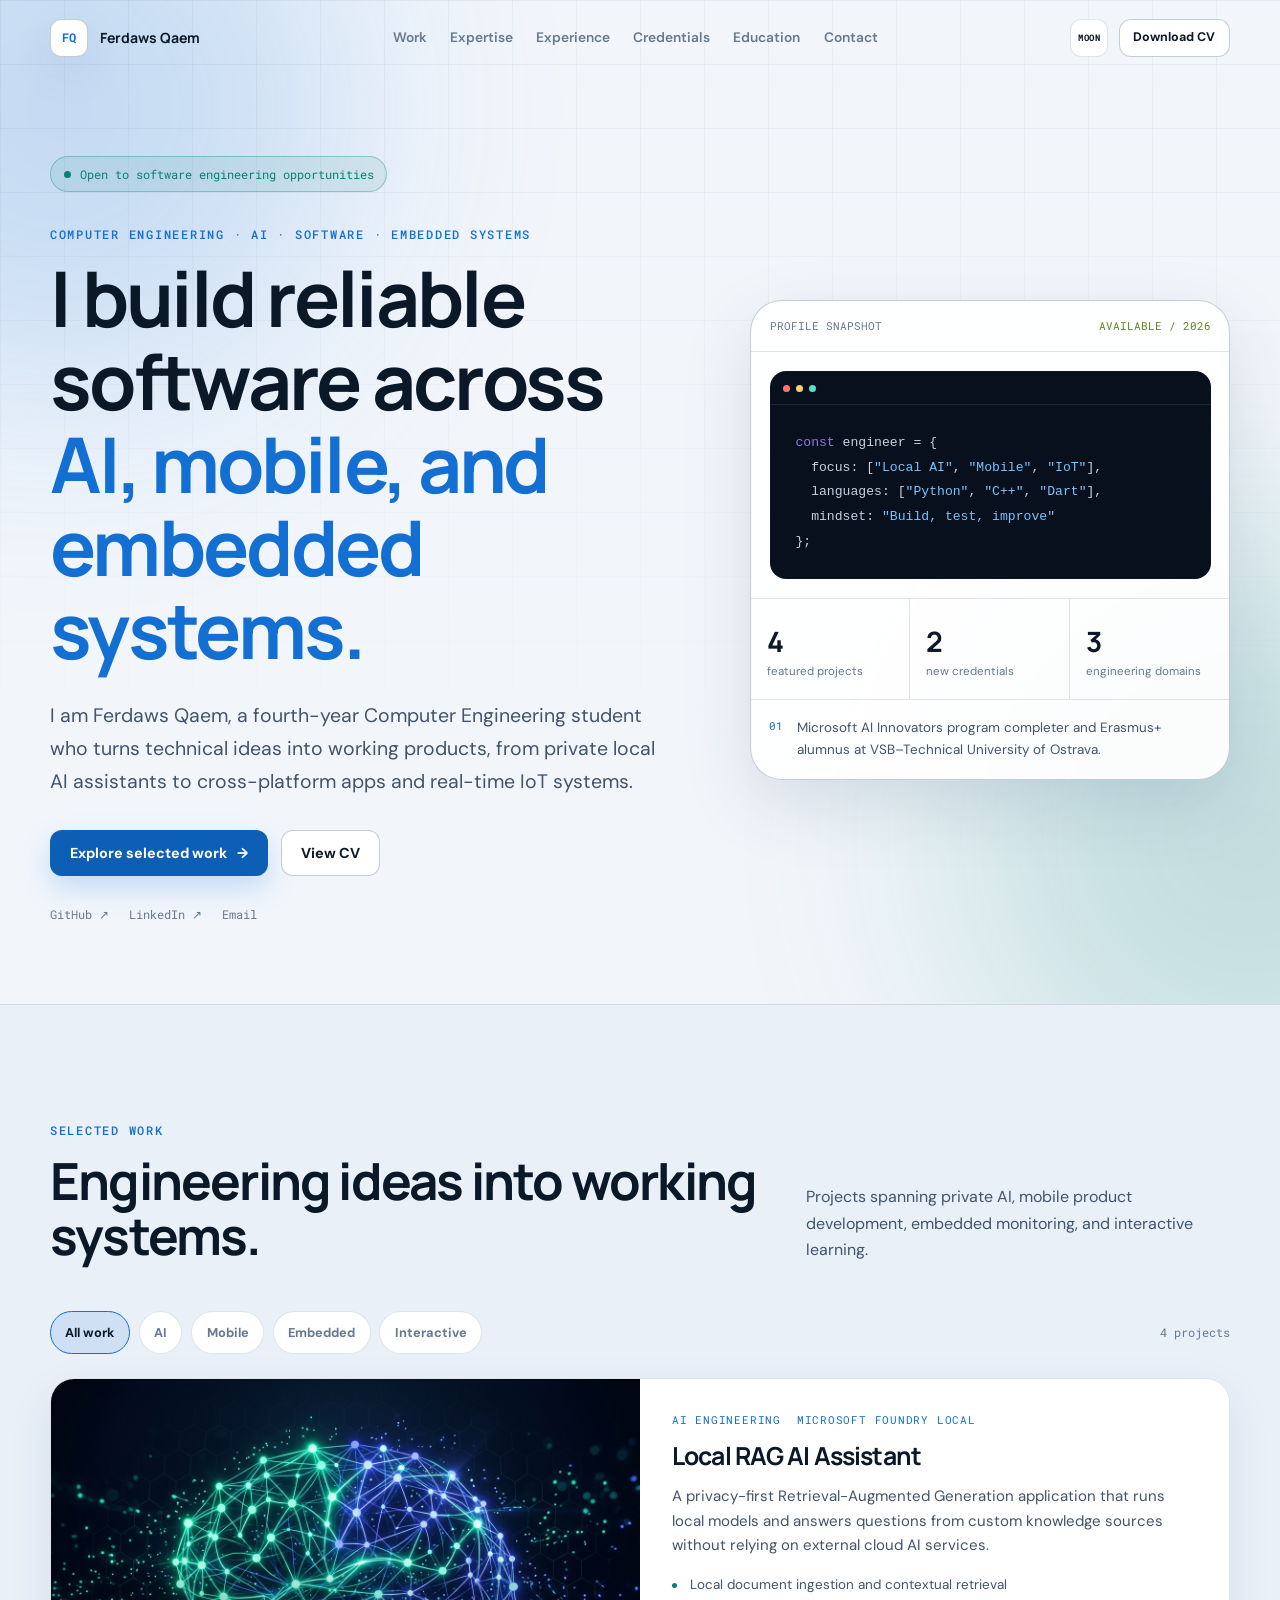
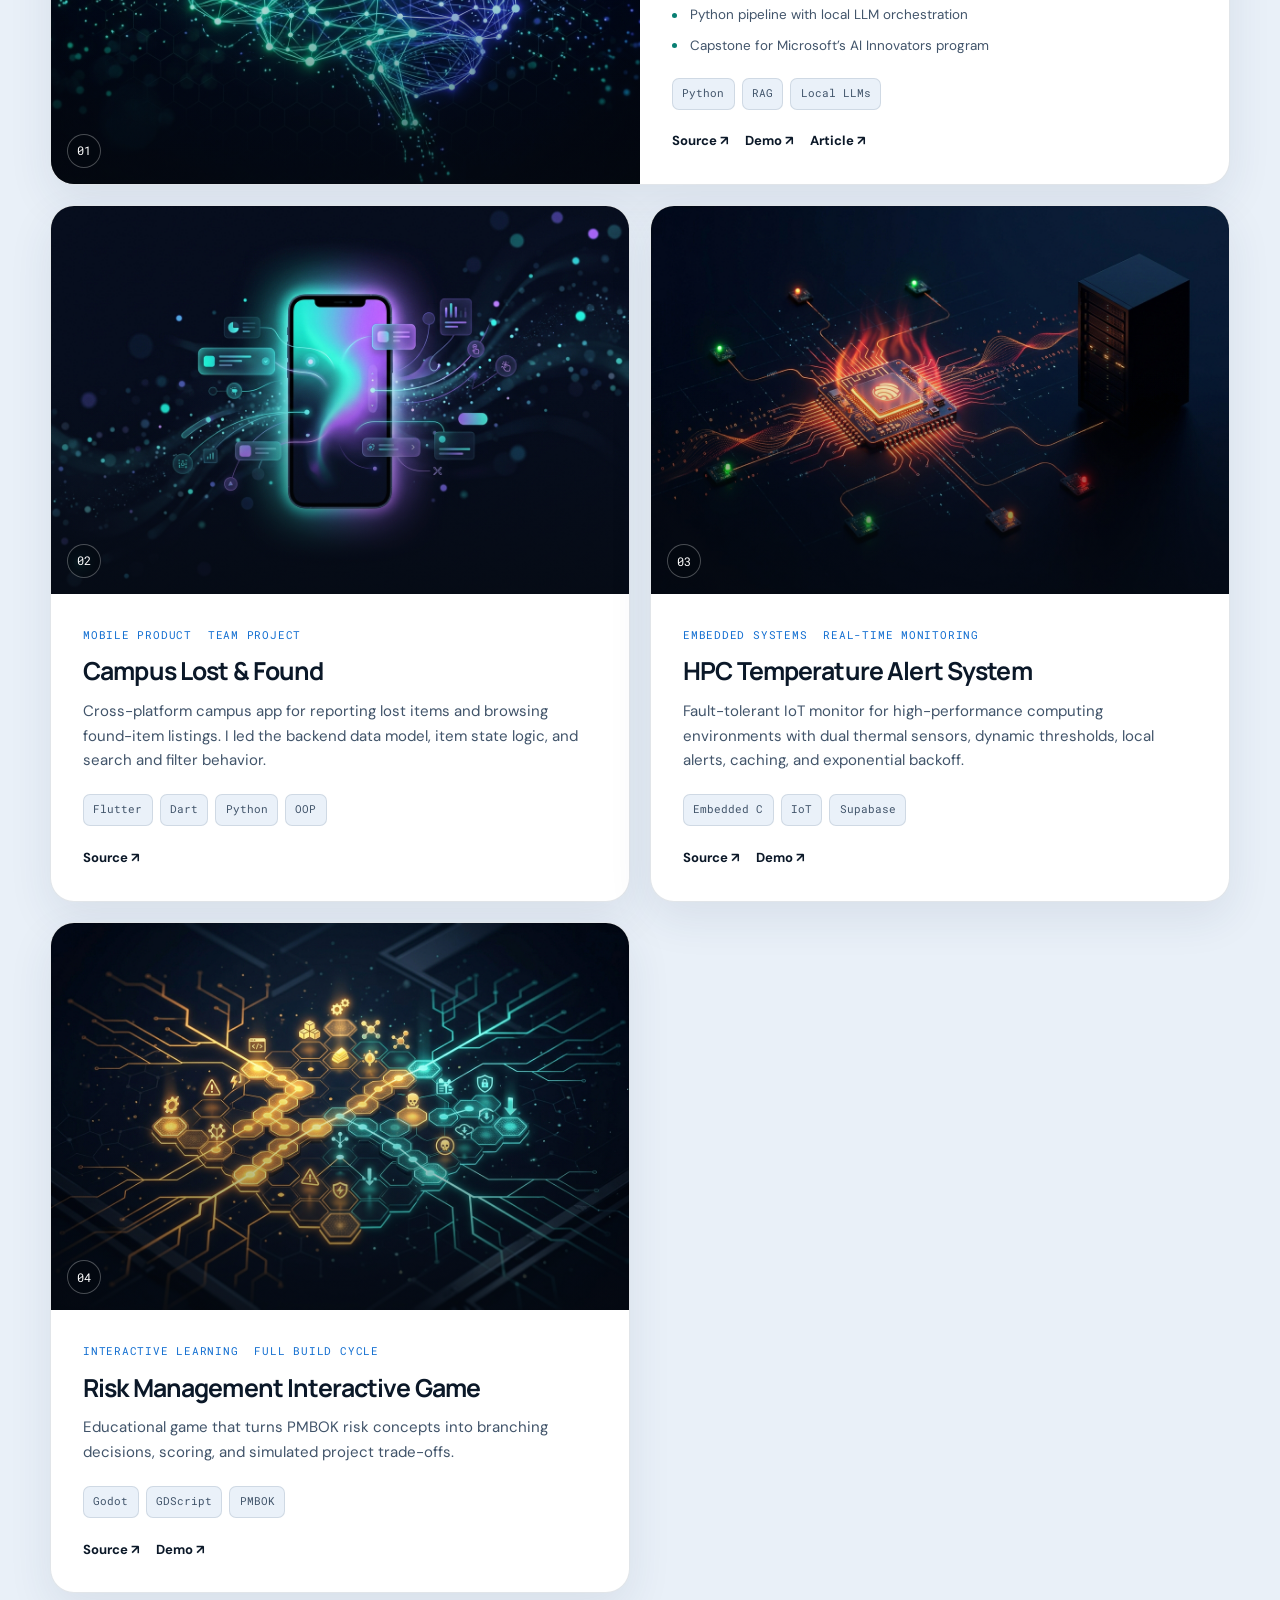
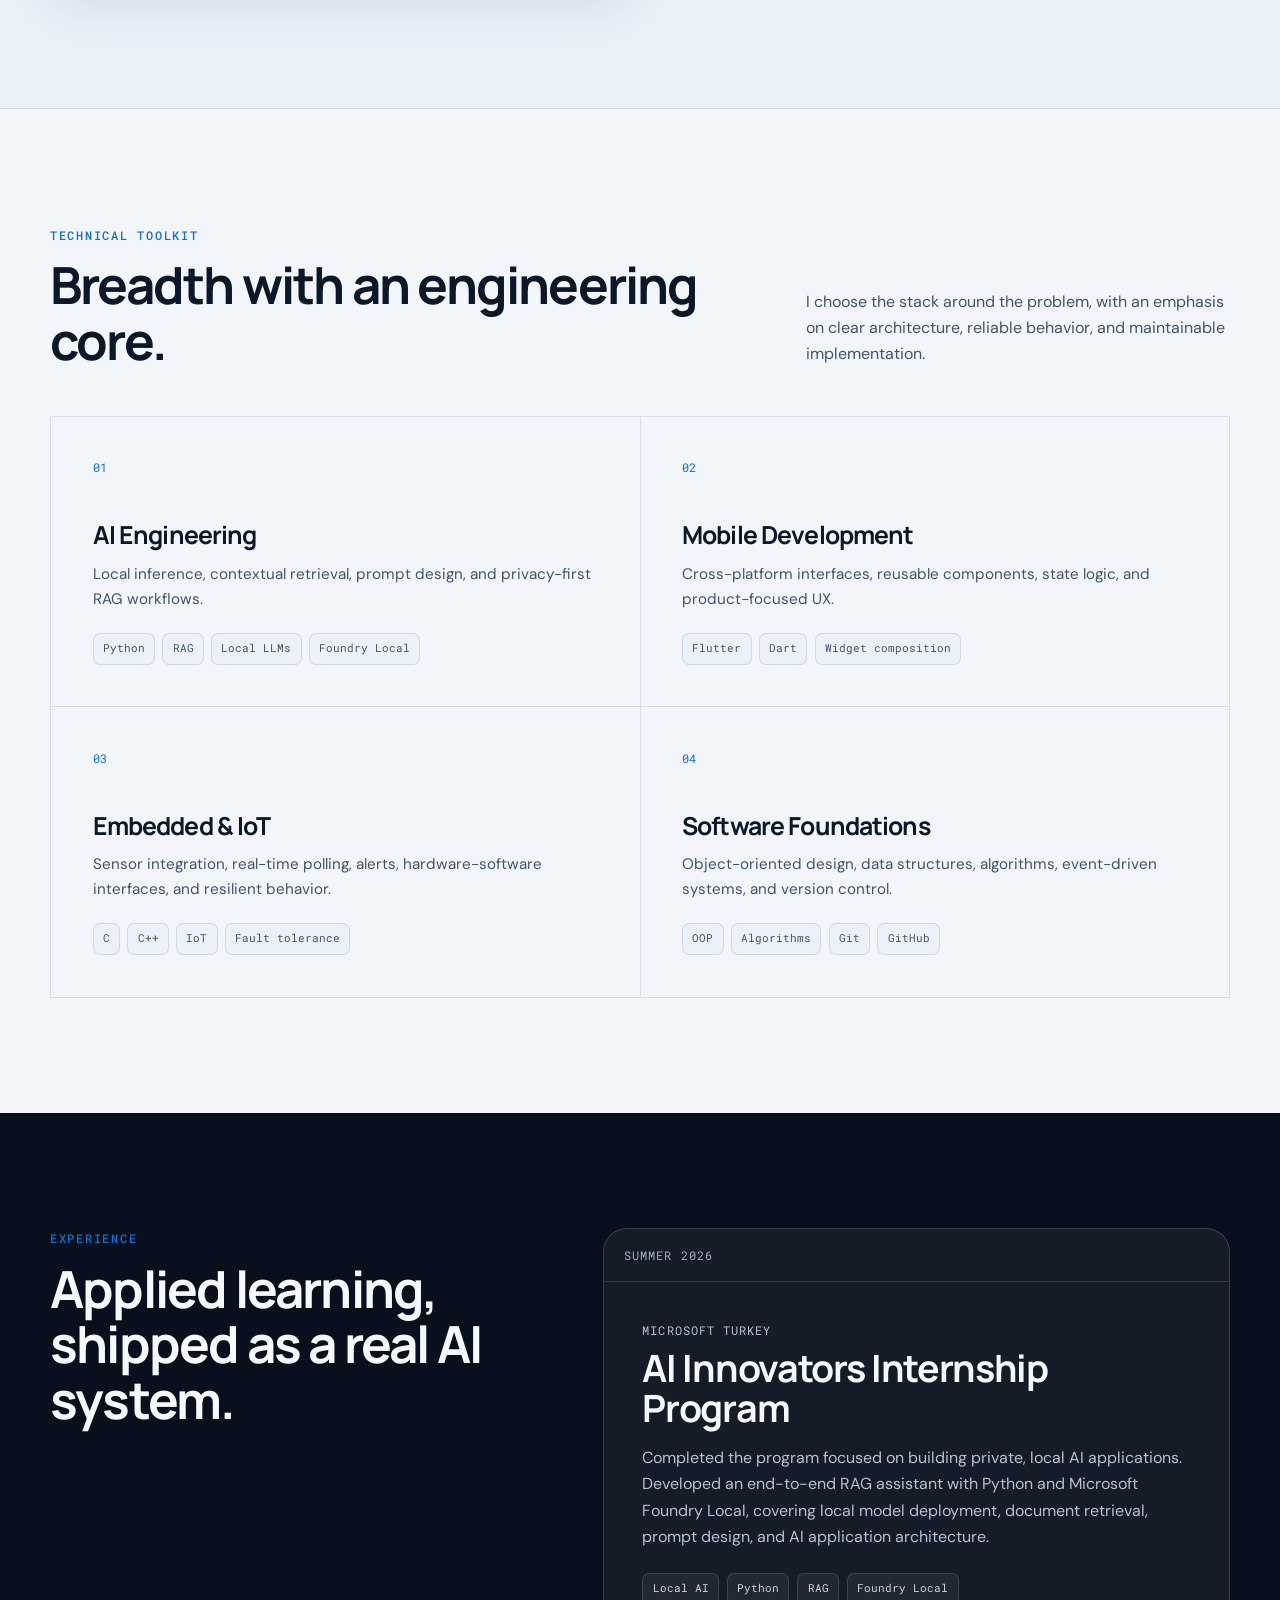
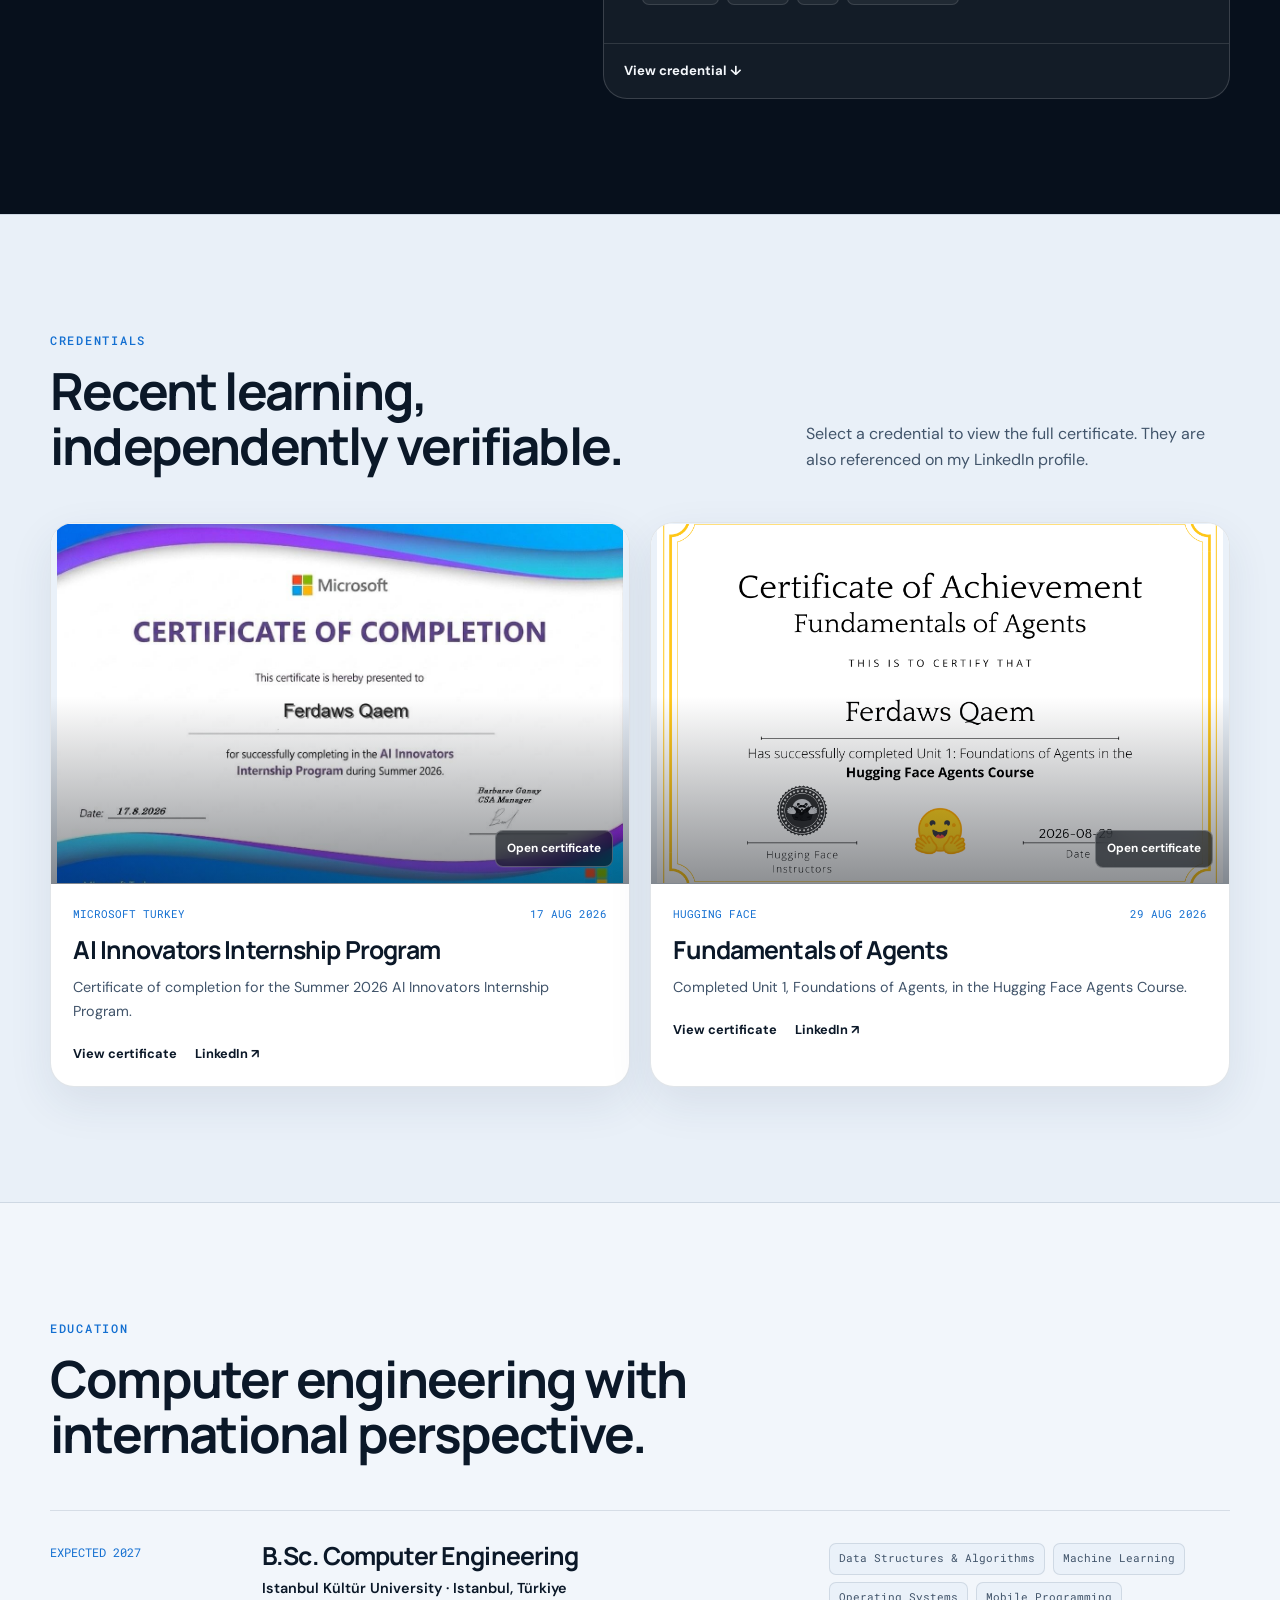
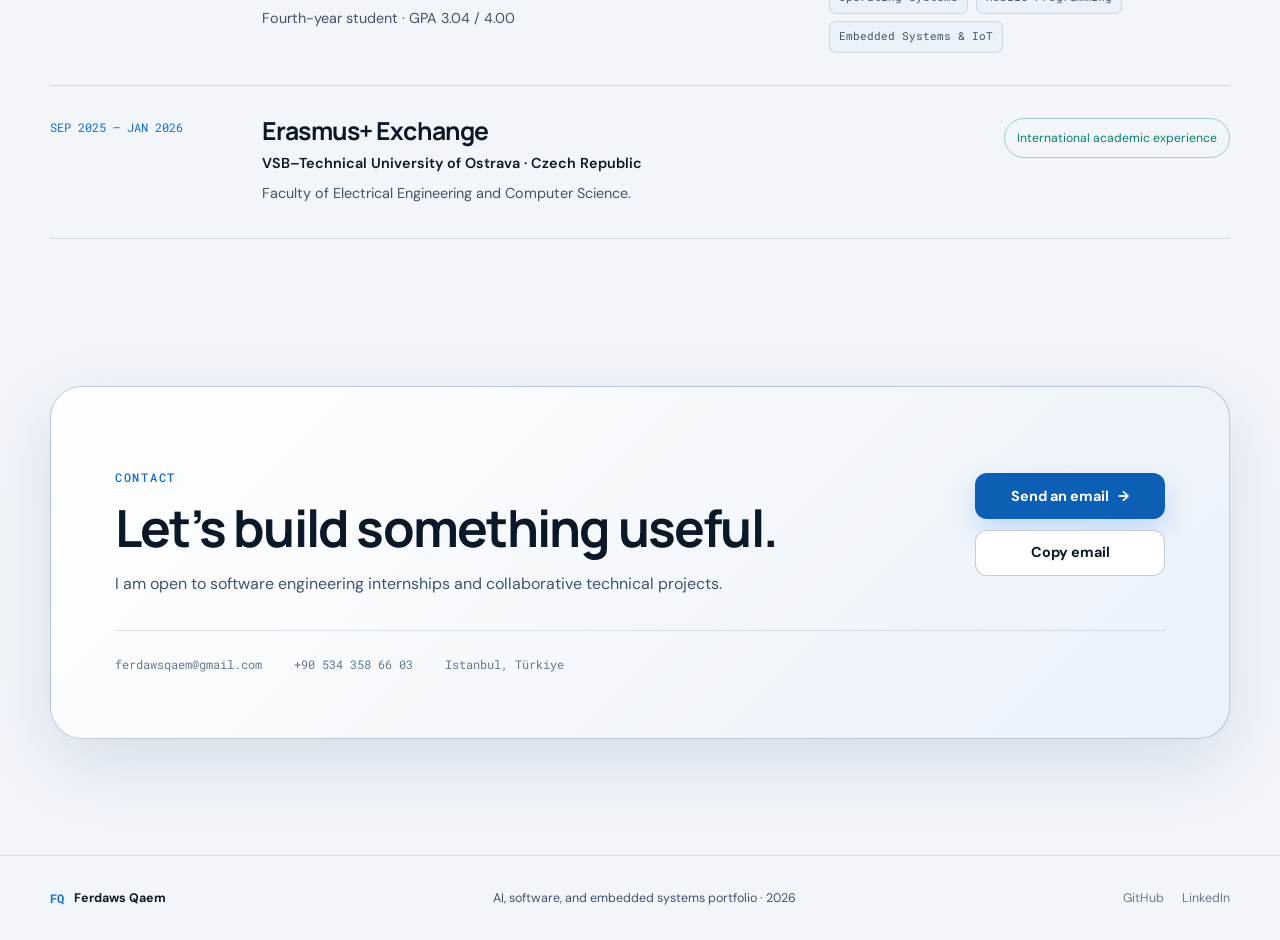
==== index.html @ 362a3f7d "feat: refresh portfolio and resume credentials" ====
<!DOCTYPE html>
<html lang="en" data-theme="dark">
<head>
  <meta charset="UTF-8" />
  <meta name="viewport" content="width=device-width, initial-scale=1.0" />
  <meta name="theme-color" content="#08111f" />
  <title>Ferdaws Qaem | AI, Software & Embedded Systems Engineer</title>
  <meta name="description" content="Portfolio of Ferdaws Qaem, a Computer Engineering student building local AI systems, mobile applications, embedded IoT solutions, and interactive software." />
  <meta name="keywords" content="Ferdaws Qaem, AI engineer, software engineer, Flutter developer, computer engineering, RAG, local LLM, IoT, embedded systems, Python" />
  <meta name="author" content="Ferdaws Qaem" />
  <meta property="og:type" content="website" />
  <meta property="og:url" content="https://ferdaws-c.github.io/portfolio/" />
  <meta property="og:title" content="Ferdaws Qaem | Engineering Portfolio" />
  <meta property="og:description" content="Selected work across local AI, mobile development, embedded IoT systems, and software engineering." />
  <meta property="og:image" content="https://ferdaws-c.github.io/portfolio/assets/images/og-cover.PNG" />
  <meta name="twitter:card" content="summary_large_image" />
  <meta name="twitter:title" content="Ferdaws Qaem | Engineering Portfolio" />
  <meta name="twitter:description" content="Local AI, mobile, embedded IoT, and software engineering projects." />
  <meta name="twitter:image" content="https://ferdaws-c.github.io/portfolio/assets/images/og-cover.PNG" />
  <link rel="canonical" href="https://ferdaws-c.github.io/portfolio/" />
  <link rel="preconnect" href="https://fonts.googleapis.com" />
  <link rel="preconnect" href="https://fonts.gstatic.com" crossorigin />
  <link href="https://fonts.googleapis.com/css2?family=DM+Sans:wght@400;500;600;700&family=Manrope:wght@500;600;700;800&family=Roboto+Mono:wght@400;500&display=swap" rel="stylesheet" />
  <link rel="stylesheet" href="assets/css/style.css" />
</head>
<body>
  <a href="#main-content" class="skip-link">Skip to main content</a>
  <div class="page-progress" id="page-progress" aria-hidden="true"></div>

  <header class="site-header" id="site-header">
    <nav class="nav container" aria-label="Primary navigation">
      <a href="#hero" class="nav-logo" aria-label="Ferdaws Qaem, home">
        <span class="logo-mark" aria-hidden="true">FQ</span><span class="logo-text">Ferdaws Qaem</span>
      </a>
      <ul class="nav-links" id="nav-links" role="list">
        <li><a href="#projects" class="nav-link" data-section="projects">Work</a></li>
        <li><a href="#expertise" class="nav-link" data-section="expertise">Expertise</a></li>
        <li><a href="#experience" class="nav-link" data-section="experience">Experience</a></li>
        <li><a href="#credentials" class="nav-link" data-section="credentials">Credentials</a></li>
        <li><a href="#education" class="nav-link" data-section="education">Education</a></li>
        <li><a href="#contact" class="nav-link" data-section="contact">Contact</a></li>
      </ul>
      <div class="nav-actions">
        <button class="icon-button theme-toggle" id="theme-toggle" type="button" aria-label="Switch to light theme" title="Switch theme">
          <span class="theme-icon theme-icon--sun" aria-hidden="true">SUN</span><span class="theme-icon theme-icon--moon" aria-hidden="true">MOON</span>
        </button>
        <a href="CV/Ferdaws_Qaem_Resume.pdf" class="btn btn-secondary btn-sm nav-cv">Download CV</a>
        <button class="hamburger" id="hamburger" type="button" aria-label="Open navigation menu" aria-expanded="false" aria-controls="nav-links"><span></span><span></span><span></span></button>
      </div>
    </nav>
  </header>

  <main id="main-content">
    <section id="hero" class="hero" aria-label="Introduction">
      <div class="hero-grid" aria-hidden="true"></div><div class="hero-glow hero-glow--one" aria-hidden="true"></div><div class="hero-glow hero-glow--two" aria-hidden="true"></div>
      <div class="container hero-layout">
        <div class="hero-copy">
          <div class="availability"><span aria-hidden="true"></span>Open to software engineering opportunities</div>
          <p class="eyebrow">Computer Engineering · AI · Software · Embedded Systems</p>
          <h1>I build reliable software across <span>AI, mobile, and embedded systems.</span></h1>
          <p class="hero-summary">I am Ferdaws Qaem, a fourth-year Computer Engineering student who turns technical ideas into working products, from private local AI assistants to cross-platform apps and real-time IoT systems.</p>
          <div class="hero-actions">
            <a href="#projects" class="btn btn-primary">Explore selected work <span aria-hidden="true">→</span></a>
            <a href="CV/Ferdaws_Qaem_Resume.pdf" class="btn btn-secondary">View CV</a>
          </div>
          <div class="hero-links" aria-label="Profile links">
            <a href="https://github.com/Ferdaws-c" target="_blank" rel="noopener noreferrer">GitHub <span aria-hidden="true">↗</span></a>
            <a href="https://linkedin.com/in/ferdaws-qaem" target="_blank" rel="noopener noreferrer">LinkedIn <span aria-hidden="true">↗</span></a>
            <a href="mailto:ferdawsqaem@gmail.com">Email</a>
          </div>
        </div>
        <aside class="hero-panel" aria-label="Profile highlights">
          <div class="hero-panel-head"><span>Profile snapshot</span><span class="status-code">AVAILABLE / 2026</span></div>
          <div class="hero-panel-main">
            <div class="code-window" aria-hidden="true">
              <div class="code-dots"><span></span><span></span><span></span></div>
              <pre><code><span class="code-muted">const</span> engineer = {
  focus: [<span>"Local AI"</span>, <span>"Mobile"</span>, <span>"IoT"</span>],
  languages: [<span>"Python"</span>, <span>"C++"</span>, <span>"Dart"</span>],
  mindset: <span>"Build, test, improve"</span>
};</code></pre>
            </div>
          </div>
          <div class="profile-metrics"><div><strong>4</strong><span>featured projects</span></div><div><strong>2</strong><span>new credentials</span></div><div><strong>3</strong><span>engineering domains</span></div></div>
          <div class="profile-note"><span class="profile-note-index">01</span><p>Microsoft AI Innovators program completer and Erasmus+ alumnus at VSB–Technical University of Ostrava.</p></div>
        </aside>
      </div>
    </section>

    <section id="projects" class="section section--raised" aria-labelledby="projects-title">
      <div class="container">
        <header class="section-header reveal"><div><p class="section-kicker">Selected work</p><h2 id="projects-title">Engineering ideas into working systems.</h2></div><p>Projects spanning private AI, mobile product development, embedded monitoring, and interactive learning.</p></header>
        <div class="project-toolbar reveal" role="group" aria-label="Filter projects">
          <button class="filter-button is-active" type="button" data-filter="all" aria-pressed="true">All work</button><button class="filter-button" type="button" data-filter="ai" aria-pressed="false">AI</button><button class="filter-button" type="button" data-filter="mobile" aria-pressed="false">Mobile</button><button class="filter-button" type="button" data-filter="embedded" aria-pressed="false">Embedded</button><button class="filter-button" type="button" data-filter="interactive" aria-pressed="false">Interactive</button><span class="project-count" id="project-count" aria-live="polite">4 projects</span>
        </div>
        <div class="projects-grid">
          <article class="project-card project-card--wide reveal" data-category="ai">
            <a class="project-media" href="https://github.com/Ferdaws-c/local-rag-intelligence-system" target="_blank" rel="noopener noreferrer" aria-label="View Local RAG AI Assistant on GitHub"><img src="assets/images/project-previews/project-rag-ai.jpg" alt="Local RAG AI Assistant interface and knowledge retrieval workflow" /><span class="project-index">01</span><span class="project-open" aria-hidden="true">View project ↗</span></a>
            <div class="project-content"><div class="project-meta"><span>AI engineering</span><span>Microsoft Foundry Local</span></div><h3>Local RAG AI Assistant</h3><p>A privacy-first Retrieval-Augmented Generation application that runs local models and answers questions from custom knowledge sources without relying on external cloud AI services.</p><ul class="project-results" role="list"><li>Local document ingestion and contextual retrieval</li><li>Python pipeline with local LLM orchestration</li><li>Capstone for Microsoft’s AI Innovators program</li></ul><div class="project-stack"><span>Python</span><span>RAG</span><span>Local LLMs</span></div><div class="project-actions"><a href="https://github.com/Ferdaws-c/local-rag-intelligence-system" target="_blank" rel="noopener noreferrer">Source ↗</a><a href="https://drive.google.com/file/d/1lNyXGFHMmbMe7b-jhc3UwWixI-JnVigW/view" target="_blank" rel="noopener noreferrer">Demo ↗</a><a href="https://techcommunity.microsoft.com/blog/azuredevcommunityblog/building-your-first-local-rag-application-with-foundry-local/4501968" target="_blank" rel="noopener noreferrer">Article ↗</a></div></div>
          </article>
          <article class="project-card reveal" data-category="mobile">
            <a class="project-media" href="https://github.com/JoeMorningStarr/campus-lost-found-system" target="_blank" rel="noopener noreferrer" aria-label="View Campus Lost and Found on GitHub"><img src="assets/images/project-previews/project-mobile-app.jpg" alt="Campus Lost and Found mobile application screens" loading="lazy" /><span class="project-index">02</span><span class="project-open" aria-hidden="true">View project ↗</span></a>
            <div class="project-content"><div class="project-meta"><span>Mobile product</span><span>Team project</span></div><h3>Campus Lost &amp; Found</h3><p>Cross-platform campus app for reporting lost items and browsing found-item listings. I led the backend data model, item state logic, and search and filter behavior.</p><div class="project-stack"><span>Flutter</span><span>Dart</span><span>Python</span><span>OOP</span></div><div class="project-actions"><a href="https://github.com/JoeMorningStarr/campus-lost-found-system" target="_blank" rel="noopener noreferrer">Source ↗</a></div></div>
          </article>
          <article class="project-card reveal" data-category="embedded">
            <a class="project-media" href="https://github.com/Ferdaws-c/hpc-temperature-alert-system" target="_blank" rel="noopener noreferrer" aria-label="View HPC Temperature Alert System on GitHub"><img src="assets/images/project-previews/project-iot-hpc.jpg" alt="Embedded IoT temperature monitoring project" loading="lazy" /><span class="project-index">03</span><span class="project-open" aria-hidden="true">View project ↗</span></a>
            <div class="project-content"><div class="project-meta"><span>Embedded systems</span><span>Real-time monitoring</span></div><h3>HPC Temperature Alert System</h3><p>Fault-tolerant IoT monitor for high-performance computing environments with dual thermal sensors, dynamic thresholds, local alerts, caching, and exponential backoff.</p><div class="project-stack"><span>Embedded C</span><span>IoT</span><span>Supabase</span></div><div class="project-actions"><a href="https://github.com/Ferdaws-c/hpc-temperature-alert-system" target="_blank" rel="noopener noreferrer">Source ↗</a><a href="https://drive.google.com/drive/folders/1XWIJjDj5uIibWSm3icXQ-X2YmviQtT7e?usp=drive_link" target="_blank" rel="noopener noreferrer">Demo ↗</a></div></div>
          </article>
          <article class="project-card reveal" data-category="interactive">
            <a class="project-media" href="https://github.com/Ferdaws-c/Crisis-cabinet" target="_blank" rel="noopener noreferrer" aria-label="View Risk Management Interactive Game on GitHub"><img src="assets/images/project-previews/project-game-risk.jpg" alt="Risk Management Interactive Game interface" loading="lazy" /><span class="project-index">04</span><span class="project-open" aria-hidden="true">View project ↗</span></a>
            <div class="project-content"><div class="project-meta"><span>Interactive learning</span><span>Full build cycle</span></div><h3>Risk Management Interactive Game</h3><p>Educational game that turns PMBOK risk concepts into branching decisions, scoring, and simulated project trade-offs.</p><div class="project-stack"><span>Godot</span><span>GDScript</span><span>PMBOK</span></div><div class="project-actions"><a href="https://github.com/Ferdaws-c/Crisis-cabinet" target="_blank" rel="noopener noreferrer">Source ↗</a><a href="https://drive.google.com/file/d/1puMibRV9YfN7y5S8ousecnqIz7HpJsdU/view?usp=sharing" target="_blank" rel="noopener noreferrer">Demo ↗</a></div></div>
          </article>
        </div>
      </div>
    </section>

    <section id="expertise" class="section" aria-labelledby="expertise-title"><div class="container"><header class="section-header reveal"><div><p class="section-kicker">Technical toolkit</p><h2 id="expertise-title">Breadth with an engineering core.</h2></div><p>I choose the stack around the problem, with an emphasis on clear architecture, reliable behavior, and maintainable implementation.</p></header><div class="expertise-grid">
      <article class="expertise-card reveal"><span class="expertise-number">01</span><h3>AI Engineering</h3><p>Local inference, contextual retrieval, prompt design, and privacy-first RAG workflows.</p><div class="skill-list"><span>Python</span><span>RAG</span><span>Local LLMs</span><span>Foundry Local</span></div></article>
      <article class="expertise-card reveal"><span class="expertise-number">02</span><h3>Mobile Development</h3><p>Cross-platform interfaces, reusable components, state logic, and product-focused UX.</p><div class="skill-list"><span>Flutter</span><span>Dart</span><span>Widget composition</span></div></article>
      <article class="expertise-card reveal"><span class="expertise-number">03</span><h3>Embedded &amp; IoT</h3><p>Sensor integration, real-time polling, alerts, hardware-software interfaces, and resilient behavior.</p><div class="skill-list"><span>C</span><span>C++</span><span>IoT</span><span>Fault tolerance</span></div></article>
      <article class="expertise-card reveal"><span class="expertise-number">04</span><h3>Software Foundations</h3><p>Object-oriented design, data structures, algorithms, event-driven systems, and version control.</p><div class="skill-list"><span>OOP</span><span>Algorithms</span><span>Git</span><span>GitHub</span></div></article>
    </div></div></section>

    <section id="experience" class="section section--ink" aria-labelledby="experience-title"><div class="container experience-layout"><header class="section-header section-header--light reveal"><div><p class="section-kicker">Experience</p><h2 id="experience-title">Applied learning, shipped as a real AI system.</h2></div></header><article class="experience-card reveal"><div class="experience-date">Summer 2026</div><div class="experience-body"><p class="experience-org">Microsoft Turkey</p><h3>AI Innovators Internship Program</h3><p>Completed the program focused on building private, local AI applications. Developed an end-to-end RAG assistant with Python and Microsoft Foundry Local, covering local model deployment, document retrieval, prompt design, and AI application architecture.</p><div class="experience-tags"><span>Local AI</span><span>Python</span><span>RAG</span><span>Foundry Local</span></div></div><a href="#credentials" class="experience-link">View credential ↓</a></article></div></section>

    <section id="credentials" class="section section--raised" aria-labelledby="credentials-title"><div class="container"><header class="section-header reveal"><div><p class="section-kicker">Credentials</p><h2 id="credentials-title">Recent learning, independently verifiable.</h2></div><p>Select a credential to view the full certificate. They are also referenced on my LinkedIn profile.</p></header><div class="credentials-grid">
      <article class="credential-card reveal"><button class="credential-preview" type="button" data-certificate="assets/images/credentials/microsoft-ai-innovators-2026.jpg" data-title="Microsoft AI Innovators Internship Program" data-issuer="Microsoft Turkey · Summer 2026" aria-label="View Microsoft AI Innovators certificate"><img src="assets/images/credentials/microsoft-ai-innovators-2026.jpg" alt="Microsoft certificate of completion for the AI Innovators Internship Program awarded to Ferdaws Qaem" loading="lazy" /><span>Open certificate</span></button><div class="credential-content"><div class="credential-meta"><span>Microsoft Turkey</span><time datetime="2026-08-17">17 Aug 2026</time></div><h3>AI Innovators Internship Program</h3><p>Certificate of completion for the Summer 2026 AI Innovators Internship Program.</p><div class="credential-actions"><button type="button" class="text-button" data-certificate="assets/images/credentials/microsoft-ai-innovators-2026.jpg" data-title="Microsoft AI Innovators Internship Program" data-issuer="Microsoft Turkey · Summer 2026">View certificate</button><a href="https://linkedin.com/in/ferdaws-qaem" target="_blank" rel="noopener noreferrer">LinkedIn ↗</a></div></div></article>
      <article class="credential-card reveal"><button class="credential-preview" type="button" data-certificate="assets/images/credentials/hugging-face-agents-2026.png" data-title="Fundamentals of Agents" data-issuer="Hugging Face Agents Course · Unit 1" aria-label="View Hugging Face Fundamentals of Agents certificate"><img src="assets/images/credentials/hugging-face-agents-2026.png" alt="Hugging Face Certificate of Achievement for Fundamentals of Agents awarded to Ferdaws Qaem" loading="lazy" /><span>Open certificate</span></button><div class="credential-content"><div class="credential-meta"><span>Hugging Face</span><time datetime="2026-08-29">29 Aug 2026</time></div><h3>Fundamentals of Agents</h3><p>Completed Unit 1, Foundations of Agents, in the Hugging Face Agents Course.</p><div class="credential-actions"><button type="button" class="text-button" data-certificate="assets/images/credentials/hugging-face-agents-2026.png" data-title="Fundamentals of Agents" data-issuer="Hugging Face Agents Course · Unit 1">View certificate</button><a href="https://linkedin.com/in/ferdaws-qaem" target="_blank" rel="noopener noreferrer">LinkedIn ↗</a></div></div></article>
    </div></div></section>

    <section id="education" class="section" aria-labelledby="education-title"><div class="container"><header class="section-header reveal"><div><p class="section-kicker">Education</p><h2 id="education-title">Computer engineering with international perspective.</h2></div></header><div class="education-list">
      <article class="education-item reveal"><div class="education-period">Expected 2027</div><div><h3>B.Sc. Computer Engineering</h3><p class="education-school">Istanbul Kültür University · Istanbul, Türkiye</p><p>Fourth-year student · GPA 3.04 / 4.00</p></div><div class="education-courses"><span>Data Structures &amp; Algorithms</span><span>Machine Learning</span><span>Operating Systems</span><span>Mobile Programming</span><span>Embedded Systems &amp; IoT</span></div></article>
      <article class="education-item reveal"><div class="education-period">Sep 2025 — Jan 2026</div><div><h3>Erasmus+ Exchange</h3><p class="education-school">VSB–Technical University of Ostrava · Czech Republic</p><p>Faculty of Electrical Engineering and Computer Science.</p></div><div class="education-badge">International academic experience</div></article>
    </div></div></section>

    <section id="contact" class="section contact-section" aria-labelledby="contact-title"><div class="container contact-card reveal"><div><p class="section-kicker">Contact</p><h2 id="contact-title">Let’s build something useful.</h2><p>I am open to software engineering internships and collaborative technical projects.</p></div><div class="contact-actions"><a href="mailto:ferdawsqaem@gmail.com" class="btn btn-primary">Send an email <span aria-hidden="true">→</span></a><button class="btn btn-secondary" id="copy-email" type="button" data-email="ferdawsqaem@gmail.com">Copy email</button></div><div class="contact-details"><a href="mailto:ferdawsqaem@gmail.com">ferdawsqaem@gmail.com</a><a href="tel:+905343586603">+90 534 358 66 03</a><span>Istanbul, Türkiye</span></div></div></section>
  </main>

  <footer class="footer"><div class="container footer-inner"><a href="#hero" class="footer-brand"><span>FQ</span> Ferdaws Qaem</a><p>AI, software, and embedded systems portfolio · 2026</p><div><a href="https://github.com/Ferdaws-c" target="_blank" rel="noopener noreferrer">GitHub</a><a href="https://linkedin.com/in/ferdaws-qaem" target="_blank" rel="noopener noreferrer">LinkedIn</a></div></div></footer>

  <dialog class="certificate-dialog" id="certificate-dialog" aria-labelledby="certificate-dialog-title"><div class="dialog-head"><div><p id="certificate-dialog-issuer"></p><h2 id="certificate-dialog-title">Certificate</h2></div><button type="button" class="dialog-close" id="dialog-close" aria-label="Close certificate viewer">Close</button></div><div class="dialog-image-wrap"><img id="certificate-dialog-image" src="" alt="" /></div></dialog>
  <div class="toast" id="toast" role="status" aria-live="polite">Email copied to clipboard</div>
  <button class="back-to-top" id="back-to-top" type="button" aria-label="Back to top">↑</button>
  <script src="assets/js/main.js" defer></script>
</body>
</html>
---- assets/css/style.css ----
:root {
  color-scheme: dark;
  --bg: #08111f;
  --bg-soft: #0c1728;
  --surface: #111e31;
  --surface-2: #16253a;
  --surface-translucent: rgba(13, 26, 44, 0.78);
  --text: #f5f8fc;
  --text-soft: #b5c1d1;
  --text-muted: #7e8ca0;
  --border: rgba(170, 194, 222, 0.16);
  --border-strong: rgba(170, 194, 222, 0.3);
  --blue: #5da7ff;
  --blue-strong: #2f86ee;
  --cyan: #53e3cb;
  --lime: #b9ef64;
  --ink: #050a11;
  --shadow: 0 24px 70px rgba(0, 0, 0, 0.3);
  --shadow-soft: 0 16px 45px rgba(0, 0, 0, 0.2);
  --radius-sm: 10px;
  --radius-md: 16px;
  --radius-lg: 24px;
  --radius-xl: 32px;
  --container: 1180px;
  --nav-height: 76px;
  --ease: cubic-bezier(0.22, 1, 0.36, 1);
}

[data-theme="light"] {
  color-scheme: light;
  --bg: #f2f6fb;
  --bg-soft: #e9f0f8;
  --surface: #ffffff;
  --surface-2: #eaf1f9;
  --surface-translucent: rgba(246, 249, 253, 0.82);
  --text: #0b1828;
  --text-soft: #41546a;
  --text-muted: #66798e;
  --border: rgba(25, 55, 88, 0.13);
  --border-strong: rgba(25, 55, 88, 0.25);
  --blue: #136fd1;
  --blue-strong: #0d5fb6;
  --cyan: #087f73;
  --lime: #5f851c;
  --ink: #07101c;
  --shadow: 0 24px 70px rgba(28, 58, 90, 0.13);
  --shadow-soft: 0 16px 45px rgba(28, 58, 90, 0.09);
}

*, *::before, *::after { box-sizing: border-box; }
* { margin: 0; }
html { scroll-behavior: smooth; scroll-padding-top: calc(var(--nav-height) + 24px); }
body {
  min-width: 320px;
  overflow-x: hidden;
  background: var(--bg);
  color: var(--text);
  font-family: "DM Sans", system-ui, sans-serif;
  font-size: 1rem;
  line-height: 1.65;
  text-rendering: optimizeLegibility;
  -webkit-font-smoothing: antialiased;
  transition: background-color 260ms ease, color 260ms ease;
}
body.menu-open, body.dialog-open { overflow: hidden; }
img { display: block; max-width: 100%; }
a { color: inherit; text-decoration: none; }
button { color: inherit; font: inherit; }
ul { padding: 0; }

h1, h2, h3 {
  color: var(--text);
  font-family: "Manrope", system-ui, sans-serif;
  letter-spacing: -0.035em;
  line-height: 1.08;
}
h1 { font-size: clamp(2.75rem, 6vw, 5.7rem); font-weight: 700; }
h2 { font-size: clamp(2rem, 4vw, 3.8rem); font-weight: 700; }
h3 { font-size: clamp(1.2rem, 2vw, 1.55rem); font-weight: 700; }
p { color: var(--text-soft); }

.container { width: min(calc(100% - 40px), var(--container)); margin-inline: auto; }
.section { position: relative; padding-block: clamp(5rem, 9vw, 8.5rem); }
.section--raised { background: var(--bg-soft); border-block: 1px solid var(--border); }
.section--ink { background: var(--ink); color: #f5f8fc; }
.section-header { display: grid; grid-template-columns: minmax(0, 1.25fr) minmax(280px, 0.75fr); gap: 3rem; align-items: end; margin-bottom: 3rem; }
.section-header > p { max-width: 520px; justify-self: end; }
.section-header h2 { max-width: 780px; }
.section-header--light h2 { color: #f5f8fc; }
.section-kicker, .eyebrow {
  margin-bottom: 0.75rem;
  color: var(--blue);
  font-family: "Roboto Mono", monospace;
  font-size: 0.78rem;
  font-weight: 500;
  letter-spacing: 0.14em;
  text-transform: uppercase;
}

.skip-link { position: fixed; top: -100px; left: 20px; z-index: 1000; padding: 0.65rem 1rem; border-radius: var(--radius-sm); background: var(--blue-strong); color: white; font-weight: 700; }
.skip-link:focus { top: 16px; }
.page-progress { position: fixed; inset: 0 auto auto 0; z-index: 1001; width: 0; height: 3px; background: linear-gradient(90deg, var(--blue), var(--cyan)); box-shadow: 0 0 16px color-mix(in srgb, var(--cyan), transparent 55%); }

.site-header { position: fixed; inset: 0 0 auto; z-index: 100; height: var(--nav-height); border-bottom: 1px solid transparent; background: transparent; transition: background 200ms ease, border-color 200ms ease; }
.site-header.is-scrolled { border-color: var(--border); background: var(--surface-translucent); backdrop-filter: blur(18px); }
.nav { height: 100%; display: flex; align-items: center; justify-content: space-between; gap: 1rem; }
.nav-logo { display: inline-flex; align-items: center; gap: 0.75rem; flex: none; font-family: "Manrope", sans-serif; font-size: 0.88rem; font-weight: 700; }
.logo-mark { display: grid; place-items: center; width: 38px; height: 38px; border: 1px solid var(--border-strong); border-radius: 11px; background: var(--surface); color: var(--blue); font-family: "Roboto Mono", monospace; font-size: 0.78rem; box-shadow: var(--shadow-soft); }
.nav-links { display: flex; align-items: center; gap: 0.15rem; list-style: none; }
.nav-link { display: block; padding: 0.55rem 0.65rem; border-radius: 8px; color: var(--text-muted); font-size: 0.86rem; font-weight: 600; transition: color 160ms ease, background 160ms ease; }
.nav-link:hover, .nav-link.is-active { color: var(--text); background: var(--surface-2); }
.nav-actions { display: flex; align-items: center; gap: 0.65rem; }
.icon-button { width: 38px; height: 38px; border: 1px solid var(--border); border-radius: 11px; background: var(--surface); cursor: pointer; }
.theme-toggle { position: relative; overflow: hidden; }
.theme-icon { position: absolute; inset: 0; display: grid; place-items: center; font-family: "Roboto Mono", monospace; font-size: 0.58rem; font-weight: 700; letter-spacing: 0.05em; transition: transform 260ms var(--ease), opacity 180ms ease; }
.theme-icon--moon { transform: translateY(130%); opacity: 0; }
[data-theme="light"] .theme-icon--sun { transform: translateY(-130%); opacity: 0; }
[data-theme="light"] .theme-icon--moon { transform: translateY(0); opacity: 1; }
.hamburger { display: none; width: 42px; height: 42px; padding: 10px; border: 1px solid var(--border); border-radius: 11px; background: var(--surface); cursor: pointer; }
.hamburger span { display: block; width: 100%; height: 2px; margin: 4px 0; border-radius: 3px; background: var(--text); transition: transform 200ms ease, opacity 200ms ease; }
.hamburger.is-active span:nth-child(1) { transform: translateY(6px) rotate(45deg); }
.hamburger.is-active span:nth-child(2) { opacity: 0; }
.hamburger.is-active span:nth-child(3) { transform: translateY(-6px) rotate(-45deg); }

.btn { display: inline-flex; align-items: center; justify-content: center; gap: 0.6rem; min-height: 46px; padding: 0.78rem 1.2rem; border: 1px solid transparent; border-radius: 12px; cursor: pointer; font-size: 0.9rem; font-weight: 700; line-height: 1; transition: transform 180ms var(--ease), box-shadow 180ms ease, border-color 180ms ease, background 180ms ease; }
.btn:hover { transform: translateY(-2px); }
.btn:active { transform: translateY(0); }
.btn-primary { background: var(--blue-strong); color: white; box-shadow: 0 12px 28px rgba(47, 134, 238, 0.24); }
.btn-primary:hover { background: var(--blue); box-shadow: 0 16px 34px rgba(47, 134, 238, 0.32); }
.btn-secondary { border-color: var(--border-strong); background: var(--surface); color: var(--text); }
.btn-secondary:hover { border-color: var(--blue); }
.btn-sm { min-height: 38px; padding: 0.6rem 0.85rem; font-size: 0.78rem; }

.hero { min-height: 100svh; display: grid; align-items: center; overflow: hidden; padding-block: calc(var(--nav-height) + 5rem) 5rem; background: var(--bg); }
.hero-grid { position: absolute; inset: 0; opacity: 0.4; background-image: linear-gradient(var(--border) 1px, transparent 1px), linear-gradient(90deg, var(--border) 1px, transparent 1px); background-size: 64px 64px; mask-image: linear-gradient(to bottom, black 0%, transparent 88%); }
.hero-glow { position: absolute; width: 45vw; aspect-ratio: 1; border-radius: 50%; filter: blur(120px); opacity: 0.2; pointer-events: none; }
.hero-glow--one { top: -20%; left: -18%; background: var(--blue); }
.hero-glow--two { right: -20%; bottom: -25%; background: var(--cyan); }
.hero-layout { position: relative; z-index: 1; display: grid; grid-template-columns: minmax(0, 1.12fr) minmax(400px, 0.88fr); gap: clamp(3rem, 7vw, 7rem); align-items: center; }
.availability { display: inline-flex; align-items: center; gap: 0.55rem; margin-bottom: 2rem; padding: 0.48rem 0.8rem; border: 1px solid color-mix(in srgb, var(--cyan), transparent 68%); border-radius: 999px; background: color-mix(in srgb, var(--cyan), transparent 91%); color: var(--cyan); font-family: "Roboto Mono", monospace; font-size: 0.72rem; }
.availability span { width: 7px; height: 7px; border-radius: 50%; background: var(--cyan); box-shadow: 0 0 0 0 color-mix(in srgb, var(--cyan), transparent 35%); animation: pulse 2.2s infinite; }
.hero-copy h1 { max-width: 800px; }
.hero-copy h1 span { color: var(--blue); }
.hero-summary { max-width: 690px; margin-top: 1.7rem; font-size: clamp(1.04rem, 1.7vw, 1.22rem); line-height: 1.7; }
.hero-actions { display: flex; flex-wrap: wrap; gap: 0.8rem; margin-top: 2rem; }
.hero-links { display: flex; flex-wrap: wrap; gap: 1.25rem; margin-top: 1.7rem; color: var(--text-muted); font-family: "Roboto Mono", monospace; font-size: 0.78rem; }
.hero-links a:hover { color: var(--text); }
.hero-panel { overflow: hidden; border: 1px solid var(--border-strong); border-radius: var(--radius-xl); background: color-mix(in srgb, var(--surface), transparent 8%); box-shadow: var(--shadow); }
.hero-panel-head { display: flex; justify-content: space-between; gap: 1rem; padding: 1rem 1.15rem; border-bottom: 1px solid var(--border); color: var(--text-muted); font-family: "Roboto Mono", monospace; font-size: 0.7rem; text-transform: uppercase; }
.status-code { color: var(--lime); }
.hero-panel-main { padding: 1.15rem; }
.code-window { overflow: hidden; border: 1px solid var(--border); border-radius: var(--radius-md); background: var(--ink); }
.code-dots { display: flex; gap: 6px; padding: 0.8rem; border-bottom: 1px solid rgba(255, 255, 255, 0.09); }
.code-dots span { width: 7px; height: 7px; border-radius: 50%; background: #ff7568; }
.code-dots span:nth-child(2) { background: #ffd166; }
.code-dots span:nth-child(3) { background: #53e3cb; }
.code-window pre { overflow: auto; padding: clamp(1rem, 3vw, 1.55rem); color: #c6d2e2; font-family: "Roboto Mono", monospace; font-size: clamp(0.68rem, 1.2vw, 0.82rem); line-height: 1.8; }
.code-window code > span { color: #7cc2ff; }
.code-window .code-muted { color: #8e79df; }
.profile-metrics { display: grid; grid-template-columns: repeat(3, 1fr); border-block: 1px solid var(--border); }
.profile-metrics div { padding: 1.2rem 1rem; border-right: 1px solid var(--border); }
.profile-metrics div:last-child { border-right: 0; }
.profile-metrics strong { display: block; color: var(--text); font-family: "Manrope", sans-serif; font-size: 1.75rem; }
.profile-metrics span { display: block; color: var(--text-muted); font-size: 0.72rem; line-height: 1.35; }
.profile-note { display: grid; grid-template-columns: auto 1fr; gap: 0.9rem; padding: 1.1rem; }
.profile-note-index { color: var(--blue); font-family: "Roboto Mono", monospace; font-size: 0.7rem; }
.profile-note p { font-size: 0.84rem; }

.project-toolbar { display: flex; flex-wrap: wrap; align-items: center; gap: 0.55rem; margin-bottom: 1.5rem; }
.filter-button { padding: 0.6rem 0.9rem; border: 1px solid var(--border); border-radius: 999px; background: var(--surface); color: var(--text-muted); cursor: pointer; font-size: 0.8rem; font-weight: 700; transition: all 160ms ease; }
.filter-button:hover, .filter-button.is-active { border-color: var(--blue); background: color-mix(in srgb, var(--blue), transparent 88%); color: var(--text); }
.project-count { margin-left: auto; color: var(--text-muted); font-family: "Roboto Mono", monospace; font-size: 0.75rem; }
.projects-grid { display: grid; grid-template-columns: repeat(2, minmax(0, 1fr)); gap: 1.25rem; }
.project-card { display: grid; overflow: hidden; border: 1px solid var(--border); border-radius: var(--radius-lg); background: var(--surface); box-shadow: var(--shadow-soft); transition: transform 260ms var(--ease), border-color 180ms ease, box-shadow 260ms ease, opacity 220ms ease; transform-style: preserve-3d; }
.project-card:hover { border-color: var(--border-strong); box-shadow: var(--shadow); }
.project-card[hidden] { display: none; }
.project-card--wide { grid-column: 1 / -1; grid-template-columns: minmax(0, 1fr) minmax(0, 1fr); }
.project-media { position: relative; min-height: 270px; overflow: hidden; background: var(--surface-2); }
.project-card--wide .project-media { min-height: 100%; }
.project-media::after { content: ""; position: absolute; inset: 0; background: linear-gradient(to top, rgba(5, 10, 17, 0.64), transparent 58%); }
.project-media img { width: 100%; height: 100%; object-fit: cover; transition: transform 650ms var(--ease), filter 300ms ease; }
.project-card:hover .project-media img { transform: scale(1.04); filter: saturate(1.1); }
.project-index, .project-open { position: absolute; z-index: 1; bottom: 1rem; color: white; font-family: "Roboto Mono", monospace; font-size: 0.72rem; }
.project-index { left: 1rem; display: grid; place-items: center; width: 34px; height: 34px; border: 1px solid rgba(255,255,255,0.28); border-radius: 50%; background: rgba(5,10,17,0.58); backdrop-filter: blur(8px); }
.project-open { right: 1rem; padding: 0.45rem 0.65rem; border: 1px solid rgba(255,255,255,0.22); border-radius: 8px; background: rgba(5,10,17,0.58); backdrop-filter: blur(8px); transform: translateY(8px); opacity: 0; transition: all 200ms var(--ease); }
.project-card:hover .project-open { transform: translateY(0); opacity: 1; }
.project-content { display: flex; flex-direction: column; align-items: flex-start; padding: clamp(1.3rem, 3vw, 2rem); }
.project-meta { display: flex; flex-wrap: wrap; gap: 0.5rem 1rem; margin-bottom: 0.9rem; color: var(--blue); font-family: "Roboto Mono", monospace; font-size: 0.69rem; text-transform: uppercase; letter-spacing: 0.07em; }
.project-content h3 { margin-bottom: 0.85rem; }
.project-content > p { font-size: 0.94rem; }
.project-results { display: grid; gap: 0.5rem; margin-top: 1rem; list-style: none; color: var(--text-soft); font-size: 0.84rem; }
.project-results li { position: relative; padding-left: 1.1rem; }
.project-results li::before { content: ""; position: absolute; top: 0.65em; left: 0; width: 5px; height: 5px; border-radius: 50%; background: var(--cyan); }
.project-stack { display: flex; flex-wrap: wrap; gap: 0.45rem; margin-top: 1.3rem; }
.project-stack span, .skill-list span, .experience-tags span, .education-courses span { padding: 0.38rem 0.58rem; border: 1px solid var(--border); border-radius: 7px; background: var(--surface-2); color: var(--text-soft); font-family: "Roboto Mono", monospace; font-size: 0.68rem; }
.project-actions { display: flex; flex-wrap: wrap; gap: 1rem; margin-top: auto; padding-top: 1.3rem; }
.project-actions a { color: var(--text); font-size: 0.82rem; font-weight: 700; }
.project-actions a:hover { color: var(--blue); }

.expertise-grid { display: grid; grid-template-columns: repeat(2, minmax(0, 1fr)); border-top: 1px solid var(--border); border-left: 1px solid var(--border); }
.expertise-card { min-height: 290px; padding: clamp(1.5rem, 4vw, 2.6rem); border-right: 1px solid var(--border); border-bottom: 1px solid var(--border); transition: background 200ms ease; }
.expertise-card:hover { background: var(--surface); }
.expertise-number { display: block; margin-bottom: 2.8rem; color: var(--blue); font-family: "Roboto Mono", monospace; font-size: 0.72rem; }
.expertise-card h3 { margin-bottom: 0.8rem; }
.expertise-card p { max-width: 500px; font-size: 0.95rem; }
.skill-list { display: flex; flex-wrap: wrap; gap: 0.45rem; margin-top: 1.3rem; }

.experience-layout { display: grid; grid-template-columns: 0.85fr 1.15fr; gap: clamp(3rem, 7vw, 7rem); align-items: start; }
.experience-layout .section-header { display: block; margin: 0; }
.experience-card { overflow: hidden; border: 1px solid rgba(255,255,255,0.16); border-radius: var(--radius-lg); background: rgba(255,255,255,0.05); }
.experience-date { padding: 1rem 1.25rem; border-bottom: 1px solid rgba(255,255,255,0.12); color: #9fb0c4; font-family: "Roboto Mono", monospace; font-size: 0.76rem; text-transform: uppercase; letter-spacing: 0.09em; }
.experience-body { padding: clamp(1.5rem, 4vw, 2.4rem); }
.experience-org { margin-bottom: 0.5rem; color: #53e3cb; font-family: "Roboto Mono", monospace; font-size: 0.72rem; text-transform: uppercase; letter-spacing: 0.09em; }
.experience-body h3 { margin-bottom: 1rem; color: #f5f8fc; font-size: clamp(1.6rem, 3vw, 2.35rem); }
.experience-body > p { color: #b6c2d1; }
.experience-tags { display: flex; flex-wrap: wrap; gap: 0.5rem; margin-top: 1.4rem; }
.experience-tags span { border-color: rgba(255,255,255,0.12); background: rgba(255,255,255,0.06); color: #cbd5e1; }
.experience-link { display: block; padding: 1rem 1.25rem; border-top: 1px solid rgba(255,255,255,0.12); color: #f5f8fc; font-size: 0.82rem; font-weight: 700; }
.experience-link:hover { color: #53e3cb; }

.credentials-grid { display: grid; grid-template-columns: repeat(2, minmax(0, 1fr)); gap: 1.25rem; }
.credential-card { overflow: hidden; border: 1px solid var(--border); border-radius: var(--radius-lg); background: var(--surface); box-shadow: var(--shadow-soft); }
.credential-preview { position: relative; display: block; width: 100%; aspect-ratio: 16 / 10; overflow: hidden; border: 0; background: var(--surface-2); cursor: zoom-in; }
.credential-preview::after { content: ""; position: absolute; inset: 0; background: linear-gradient(to top, rgba(5,10,17,0.65), transparent 52%); opacity: 0.7; transition: opacity 180ms ease; }
.credential-preview img { width: 100%; height: 100%; object-fit: cover; transition: transform 600ms var(--ease); }
.credential-preview span { position: absolute; z-index: 1; right: 1rem; bottom: 1rem; padding: 0.5rem 0.7rem; border: 1px solid rgba(255,255,255,0.25); border-radius: 8px; background: rgba(5,10,17,0.6); color: white; font-size: 0.74rem; font-weight: 700; backdrop-filter: blur(8px); }
.credential-preview:hover img { transform: scale(1.035); }
.credential-preview:hover::after { opacity: 0.9; }
.credential-content { padding: 1.4rem; }
.credential-meta { display: flex; justify-content: space-between; gap: 1rem; margin-bottom: 0.8rem; color: var(--blue); font-family: "Roboto Mono", monospace; font-size: 0.68rem; text-transform: uppercase; }
.credential-content h3 { margin-bottom: 0.75rem; }
.credential-content p { font-size: 0.9rem; }
.credential-actions { display: flex; gap: 1.1rem; margin-top: 1.2rem; }
.credential-actions a, .text-button { padding: 0; border: 0; background: none; color: var(--text); cursor: pointer; font-size: 0.8rem; font-weight: 700; }
.credential-actions a:hover, .text-button:hover { color: var(--blue); }

.education-list { border-top: 1px solid var(--border); }
.education-item { display: grid; grid-template-columns: 180px minmax(0, 1fr) minmax(240px, 0.75fr); gap: 2rem; padding-block: 2rem; border-bottom: 1px solid var(--border); }
.education-period { color: var(--blue); font-family: "Roboto Mono", monospace; font-size: 0.74rem; text-transform: uppercase; }
.education-item h3 { margin-bottom: 0.45rem; }
.education-school { margin-bottom: 0.4rem; color: var(--text); font-weight: 600; }
.education-item p { font-size: 0.9rem; }
.education-courses { display: flex; flex-wrap: wrap; align-content: flex-start; gap: 0.45rem; }
.education-badge { align-self: start; justify-self: end; padding: 0.55rem 0.75rem; border: 1px solid color-mix(in srgb, var(--cyan), transparent 65%); border-radius: 999px; color: var(--cyan); font-size: 0.76rem; }

.contact-section { padding-top: 2rem; }
.contact-card { display: grid; grid-template-columns: minmax(0, 1.2fr) auto; gap: 2rem 4rem; padding: clamp(2rem, 6vw, 4rem); border: 1px solid var(--border-strong); border-radius: var(--radius-xl); background: linear-gradient(135deg, var(--surface), var(--surface-2)); box-shadow: var(--shadow); }
.contact-card h2 { max-width: 700px; }
.contact-card p { max-width: 620px; margin-top: 1rem; }
.contact-actions { display: flex; flex-direction: column; justify-content: center; gap: 0.65rem; min-width: 190px; }
.contact-details { grid-column: 1 / -1; display: flex; flex-wrap: wrap; gap: 1rem 2rem; padding-top: 1.5rem; border-top: 1px solid var(--border); color: var(--text-muted); font-family: "Roboto Mono", monospace; font-size: 0.75rem; }
.contact-details a:hover { color: var(--blue); }

.footer { padding-block: 2rem; border-top: 1px solid var(--border); }
.footer-inner { display: flex; align-items: center; justify-content: space-between; gap: 1.5rem; color: var(--text-muted); font-size: 0.78rem; }
.footer-brand { display: inline-flex; align-items: center; gap: 0.6rem; color: var(--text); font-weight: 700; }
.footer-brand span { color: var(--blue); font-family: "Roboto Mono", monospace; }
.footer-inner > div { display: flex; gap: 1.1rem; }
.footer a:hover { color: var(--blue); }

.certificate-dialog { width: min(1100px, calc(100% - 32px)); max-height: calc(100svh - 32px); margin: auto; padding: 0; overflow: hidden; border: 1px solid var(--border-strong); border-radius: var(--radius-lg); background: var(--surface); color: var(--text); box-shadow: var(--shadow); }
.certificate-dialog::backdrop { background: rgba(2, 6, 12, 0.82); backdrop-filter: blur(8px); }
.dialog-head { display: flex; justify-content: space-between; align-items: center; gap: 1.5rem; padding: 1rem 1.2rem; border-bottom: 1px solid var(--border); }
.dialog-head p { color: var(--blue); font-family: "Roboto Mono", monospace; font-size: 0.67rem; text-transform: uppercase; }
.dialog-head h2 { margin-top: 0.2rem; font-size: clamp(1rem, 2vw, 1.35rem); }
.dialog-close { padding: 0.55rem 0.8rem; border: 1px solid var(--border); border-radius: 8px; background: var(--surface-2); cursor: pointer; font-size: 0.76rem; font-weight: 700; }
.dialog-image-wrap { max-height: calc(100svh - 120px); overflow: auto; background: #dfe6ef; }
.dialog-image-wrap img { width: 100%; height: auto; }
.toast { position: fixed; z-index: 300; left: 50%; bottom: 28px; padding: 0.7rem 1rem; border: 1px solid var(--border-strong); border-radius: 10px; background: var(--text); color: var(--bg); box-shadow: var(--shadow); font-size: 0.78rem; font-weight: 700; transform: translate(-50%, 140%); opacity: 0; transition: transform 260ms var(--ease), opacity 180ms ease; }
.toast.is-visible { transform: translate(-50%, 0); opacity: 1; }
.back-to-top { position: fixed; z-index: 90; right: 24px; bottom: 24px; display: grid; place-items: center; width: 44px; height: 44px; border: 1px solid var(--border-strong); border-radius: 12px; background: var(--surface); color: var(--text); box-shadow: var(--shadow-soft); cursor: pointer; opacity: 0; pointer-events: none; transform: translateY(12px); transition: all 200ms var(--ease); }
.back-to-top.is-visible { opacity: 1; pointer-events: auto; transform: translateY(0); }

.reveal { opacity: 0; transform: translateY(22px); transition: opacity 650ms var(--ease), transform 650ms var(--ease); }
.reveal.is-visible { opacity: 1; transform: translateY(0); }
:focus-visible { outline: 3px solid var(--cyan); outline-offset: 3px; }

@keyframes pulse { 70% { box-shadow: 0 0 0 9px transparent; } 100% { box-shadow: 0 0 0 0 transparent; } }

@media (max-width: 1040px) {
  .logo-text, .nav-cv { display: none; }
  .hero-layout { grid-template-columns: 1fr; }
  .hero-copy { max-width: 850px; }
  .hero-panel { max-width: 740px; }
  .experience-layout { grid-template-columns: 1fr; gap: 2.5rem; }
  .experience-layout .section-header { max-width: 760px; }
}

@media (max-width: 820px) {
  :root { --nav-height: 68px; }
  .container { width: min(calc(100% - 30px), var(--container)); }
  .nav-links { position: fixed; inset: var(--nav-height) 15px auto; display: grid; gap: 0.2rem; padding: 0.8rem; border: 1px solid var(--border-strong); border-radius: var(--radius-md); background: var(--surface); box-shadow: var(--shadow); transform: translateY(-14px); opacity: 0; pointer-events: none; transition: transform 200ms var(--ease), opacity 160ms ease; }
  .nav-links.is-open { transform: translateY(0); opacity: 1; pointer-events: auto; }
  .nav-link { padding: 0.8rem 1rem; }
  .hamburger { display: block; }
  .section-header { grid-template-columns: 1fr; gap: 1.2rem; }
  .section-header > p { justify-self: start; }
  .projects-grid, .credentials-grid { grid-template-columns: 1fr; }
  .project-card--wide { grid-template-columns: 1fr; }
  .project-card--wide .project-media { min-height: 280px; }
  .education-item { grid-template-columns: 1fr; gap: 0.8rem; }
  .education-badge { justify-self: start; }
  .contact-card { grid-template-columns: 1fr; }
  .contact-actions { flex-direction: row; justify-content: flex-start; flex-wrap: wrap; }
  .contact-details { grid-column: 1; }
}

@media (max-width: 560px) {
  .section { padding-block: 4.5rem; }
  .hero { padding-block: calc(var(--nav-height) + 3.5rem) 4rem; }
  .hero-actions .btn { width: 100%; }
  .hero-links { gap: 0.9rem; }
  .hero-panel-head { align-items: flex-start; flex-direction: column; }
  .profile-metrics { grid-template-columns: 1fr; }
  .profile-metrics div { display: flex; align-items: baseline; gap: 0.6rem; border-right: 0; border-bottom: 1px solid var(--border); }
  .profile-metrics div:last-child { border-bottom: 0; }
  .expertise-grid { grid-template-columns: 1fr; }
  .expertise-card { min-height: 250px; }
  .project-count { width: 100%; margin: 0.4rem 0 0; }
  .project-media, .project-card--wide .project-media { min-height: 220px; }
  .credential-meta { align-items: flex-start; flex-direction: column; gap: 0.3rem; }
  .contact-actions .btn { width: 100%; }
  .footer-inner { align-items: flex-start; flex-direction: column; }
  .back-to-top { right: 15px; bottom: 15px; }
}

@media (hover: none) { .project-open { opacity: 1; transform: none; } }
@media (prefers-reduced-motion: reduce) {
  html { scroll-behavior: auto; }
  *, *::before, *::after { animation-duration: 0.01ms !important; animation-iteration-count: 1 !important; scroll-behavior: auto !important; transition-duration: 0.01ms !important; }
  .reveal { opacity: 1; transform: none; }
}
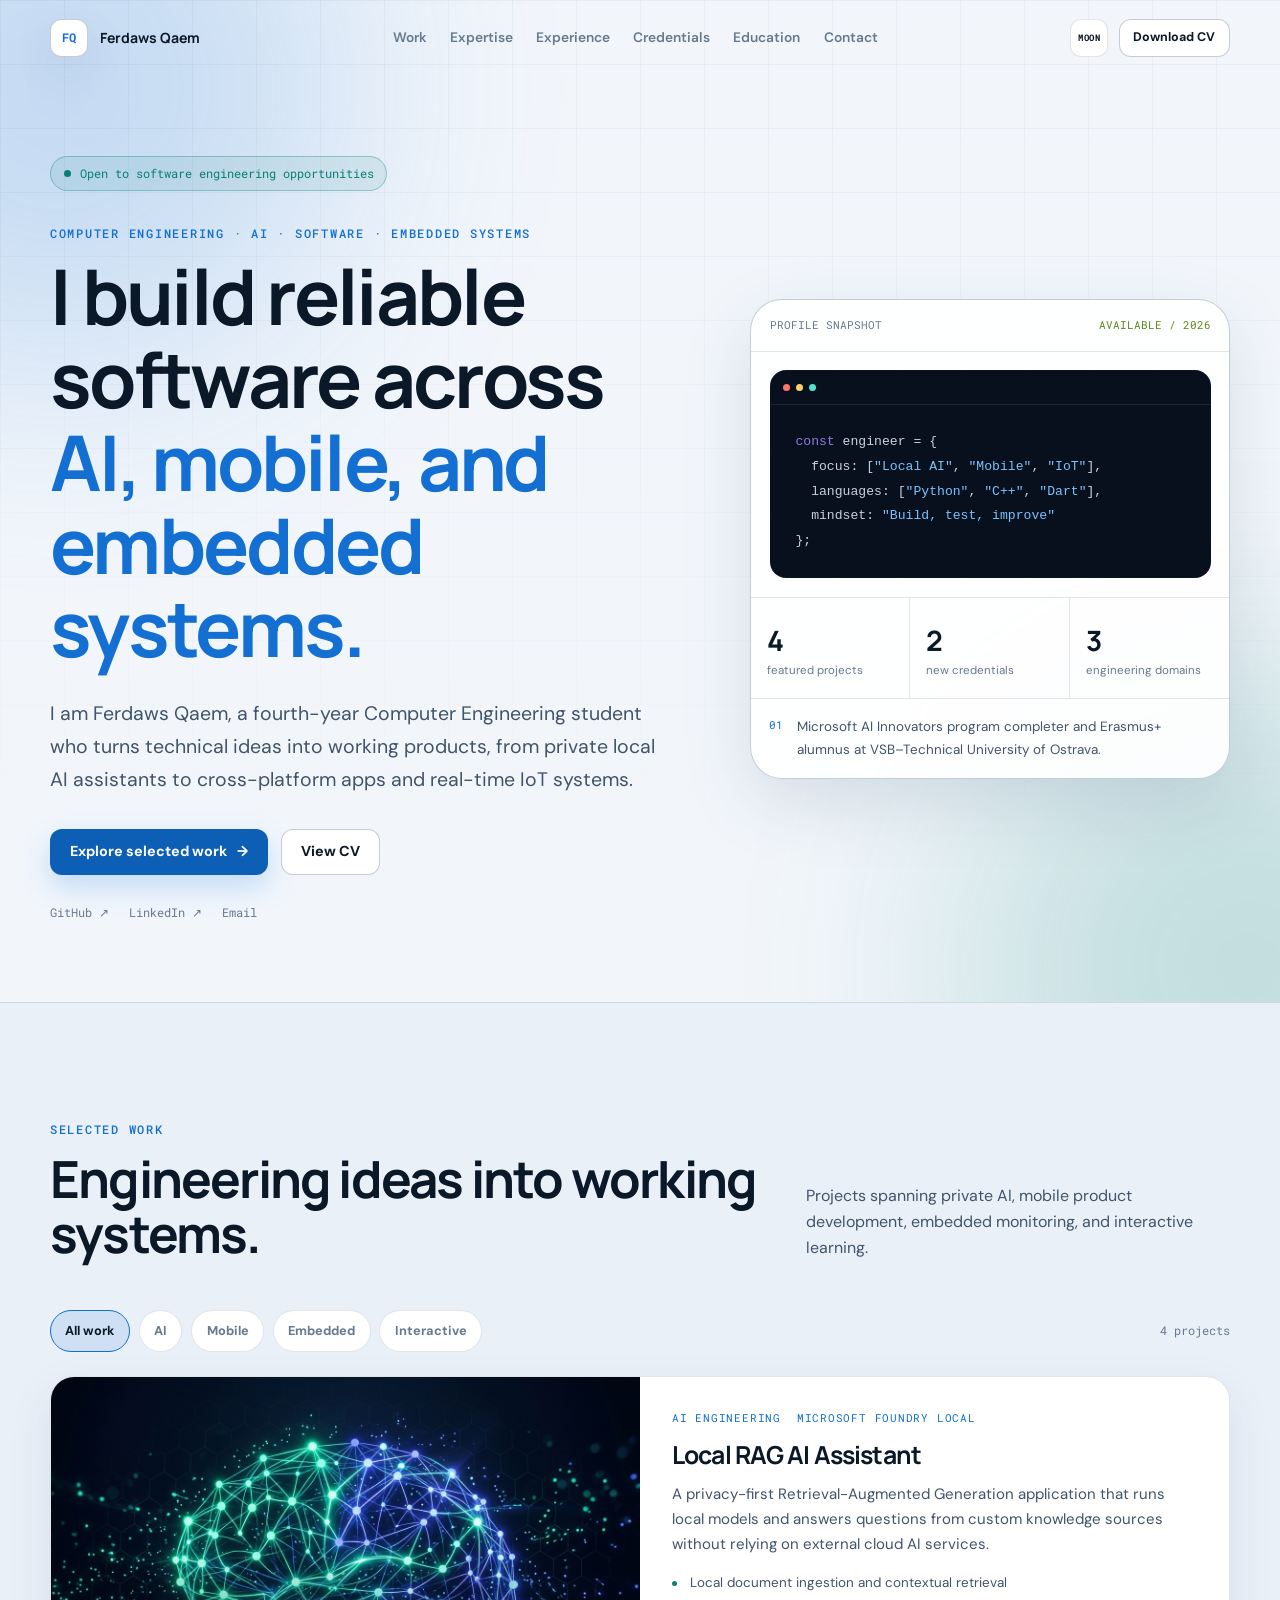
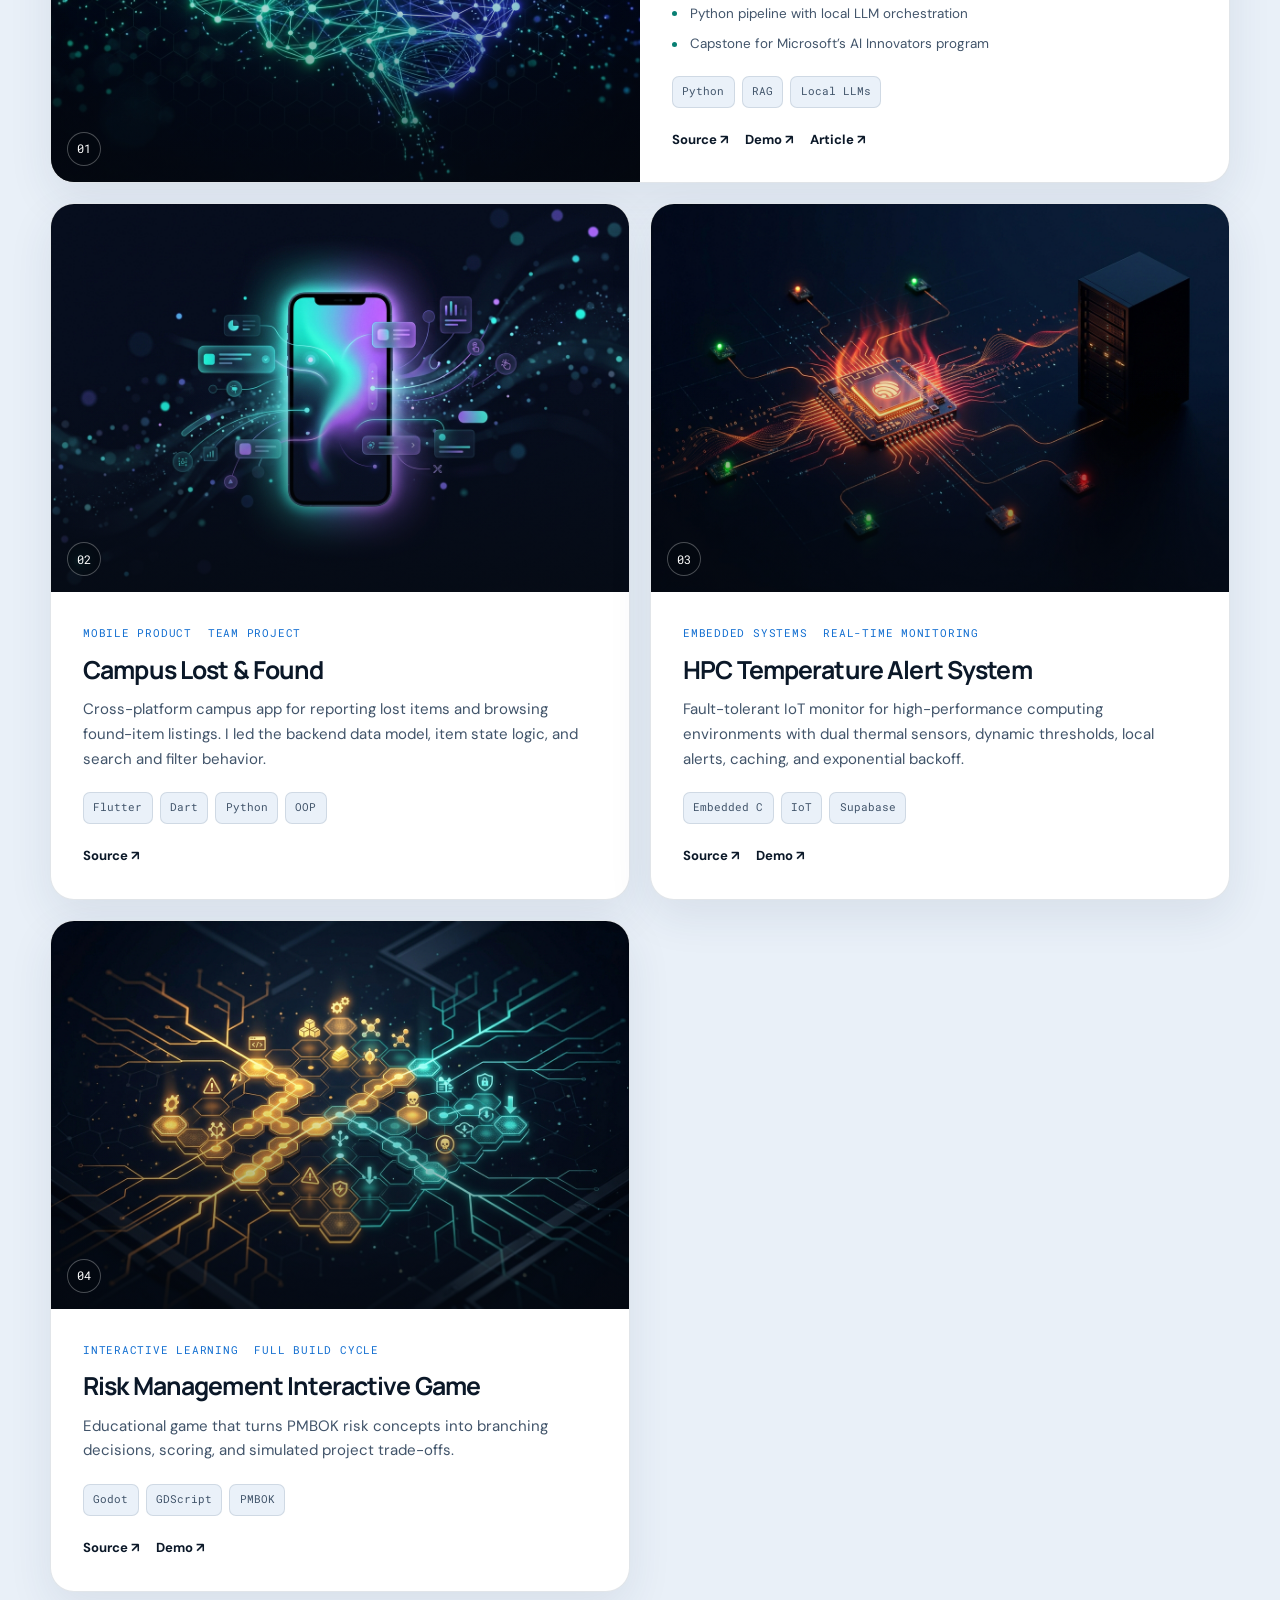
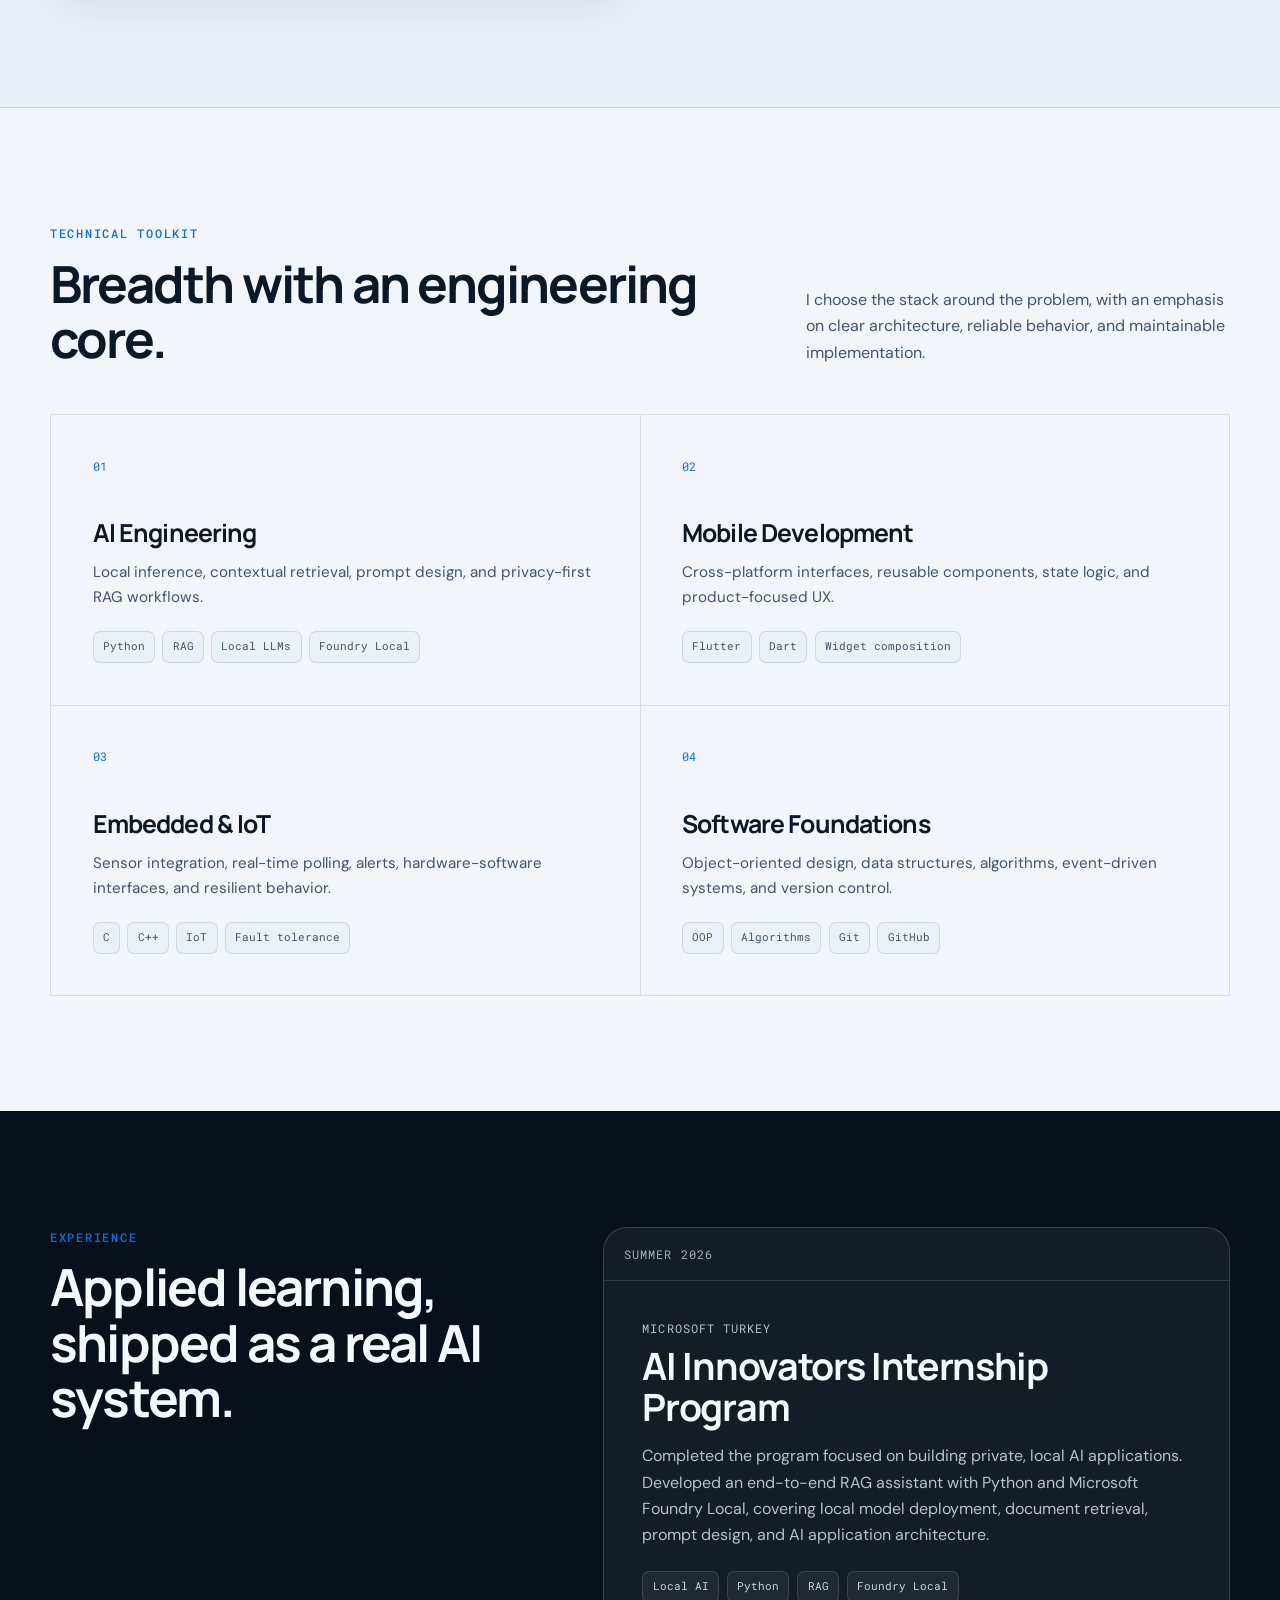
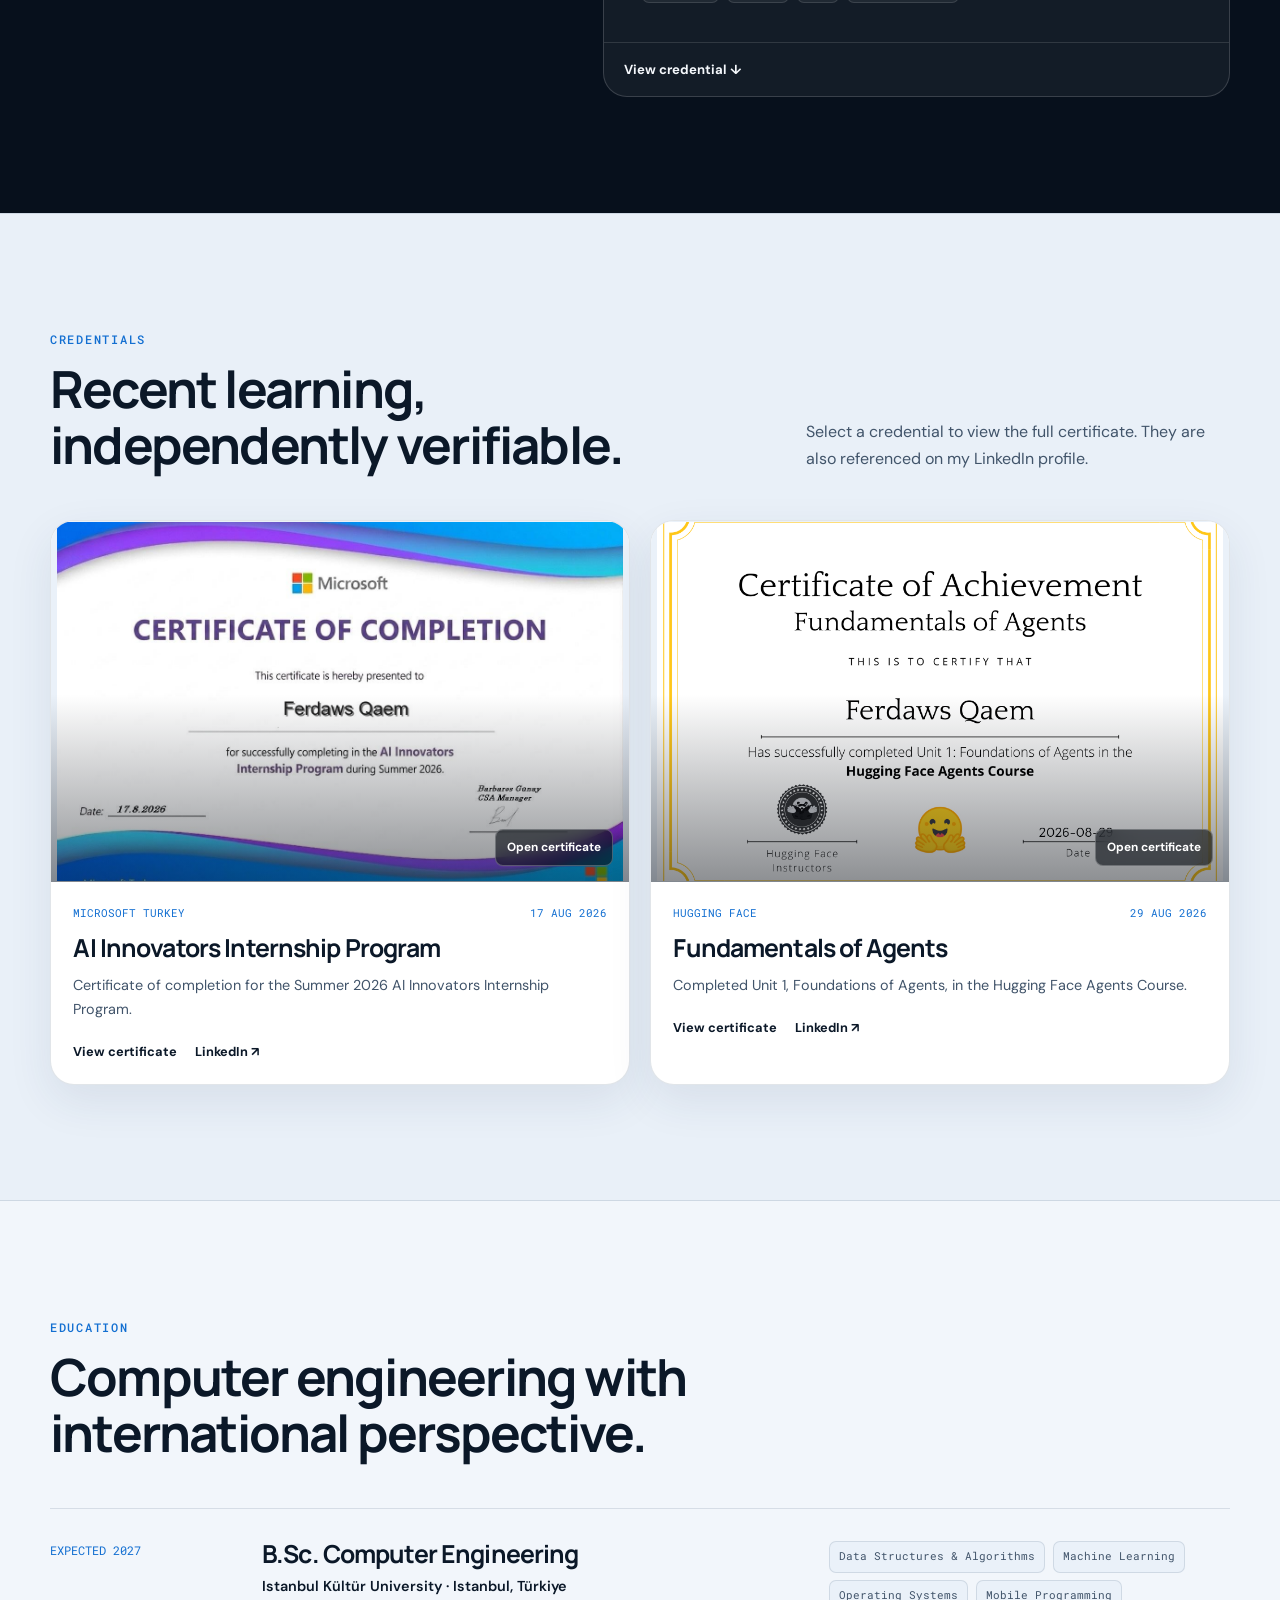
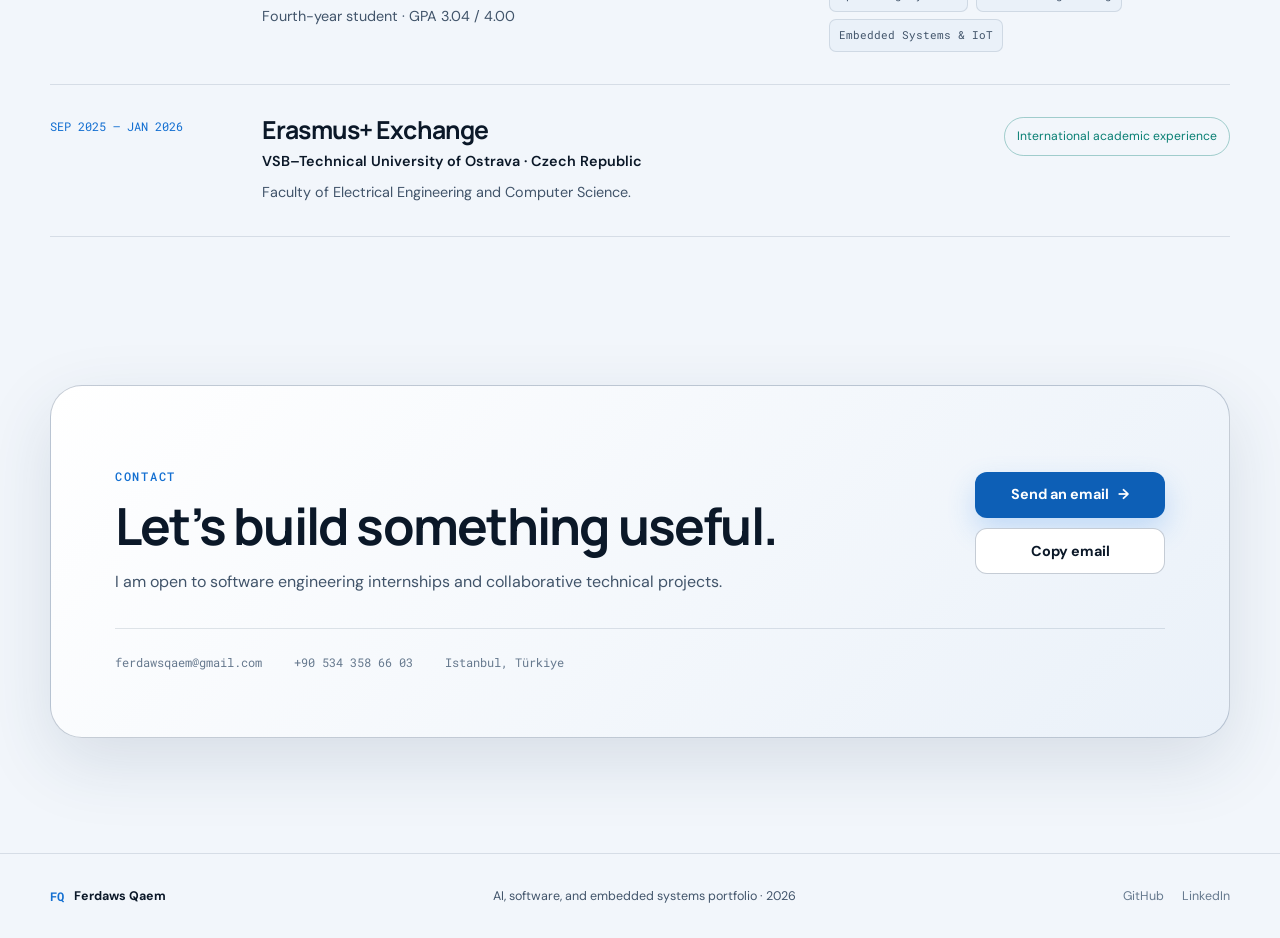
==== commit f1b48d2a: "fix: improve mobile portfolio layout and navigation" ====
--- a/index.html
+++ b/index.html
@@ -2,7 +2,7 @@
 <html lang="en" data-theme="dark">
 <head>
   <meta charset="UTF-8" />
-  <meta name="viewport" content="width=device-width, initial-scale=1.0" />
+  <meta name="viewport" content="width=device-width, initial-scale=1.0, viewport-fit=cover" />
   <meta name="theme-color" content="#08111f" />
   <title>Ferdaws Qaem | AI, Software & Embedded Systems Engineer</title>
   <meta name="description" content="Portfolio of Ferdaws Qaem, a Computer Engineering student building local AI systems, mobile applications, embedded IoT solutions, and interactive software." />
@@ -21,7 +21,7 @@
   <link rel="preconnect" href="https://fonts.googleapis.com" />
   <link rel="preconnect" href="https://fonts.gstatic.com" crossorigin />
   <link href="https://fonts.googleapis.com/css2?family=DM+Sans:wght@400;500;600;700&family=Manrope:wght@500;600;700;800&family=Roboto+Mono:wght@400;500&display=swap" rel="stylesheet" />
-  <link rel="stylesheet" href="assets/css/style.css" />
+  <link rel="stylesheet" href="assets/css/style.css?v=20260916-mobile" />
 </head>
 <body>
   <a href="#main-content" class="skip-link">Skip to main content</a>
@@ -141,6 +141,6 @@
   <dialog class="certificate-dialog" id="certificate-dialog" aria-labelledby="certificate-dialog-title"><div class="dialog-head"><div><p id="certificate-dialog-issuer"></p><h2 id="certificate-dialog-title">Certificate</h2></div><button type="button" class="dialog-close" id="dialog-close" aria-label="Close certificate viewer">Close</button></div><div class="dialog-image-wrap"><img id="certificate-dialog-image" src="" alt="" /></div></dialog>
   <div class="toast" id="toast" role="status" aria-live="polite">Email copied to clipboard</div>
   <button class="back-to-top" id="back-to-top" type="button" aria-label="Back to top">↑</button>
-  <script src="assets/js/main.js" defer></script>
+  <script src="assets/js/main.js?v=20260916-mobile" defer></script>
 </body>
 </html>
--- a/assets/css/style.css
+++ b/assets/css/style.css
@@ -49,7 +49,7 @@
 
 *, *::before, *::after { box-sizing: border-box; }
 * { margin: 0; }
-html { scroll-behavior: smooth; scroll-padding-top: calc(var(--nav-height) + 24px); }
+html { scroll-behavior: smooth; scroll-padding-top: calc(var(--nav-height) + env(safe-area-inset-top, 0px) + 24px); -webkit-text-size-adjust: 100%; text-size-adjust: 100%; }
 body {
   min-width: 320px;
   overflow-x: hidden;
@@ -101,7 +101,7 @@
 .skip-link:focus { top: 16px; }
 .page-progress { position: fixed; inset: 0 auto auto 0; z-index: 1001; width: 0; height: 3px; background: linear-gradient(90deg, var(--blue), var(--cyan)); box-shadow: 0 0 16px color-mix(in srgb, var(--cyan), transparent 55%); }
 
-.site-header { position: fixed; inset: 0 0 auto; z-index: 100; height: var(--nav-height); border-bottom: 1px solid transparent; background: transparent; transition: background 200ms ease, border-color 200ms ease; }
+.site-header { position: fixed; inset: 0 0 auto; z-index: 100; height: calc(var(--nav-height) + env(safe-area-inset-top, 0px)); padding-top: env(safe-area-inset-top, 0px); border-bottom: 1px solid transparent; background: transparent; transition: background 200ms ease, border-color 200ms ease; }
 .site-header.is-scrolled { border-color: var(--border); background: var(--surface-translucent); backdrop-filter: blur(18px); }
 .nav { height: 100%; display: flex; align-items: center; justify-content: space-between; gap: 1rem; }
 .nav-logo { display: inline-flex; align-items: center; gap: 0.75rem; flex: none; font-family: "Manrope", sans-serif; font-size: 0.88rem; font-weight: 700; }
@@ -131,14 +131,15 @@
 .btn-secondary:hover { border-color: var(--blue); }
 .btn-sm { min-height: 38px; padding: 0.6rem 0.85rem; font-size: 0.78rem; }
 
-.hero { min-height: 100svh; display: grid; align-items: center; overflow: hidden; padding-block: calc(var(--nav-height) + 5rem) 5rem; background: var(--bg); }
-.hero-grid { position: absolute; inset: 0; opacity: 0.4; background-image: linear-gradient(var(--border) 1px, transparent 1px), linear-gradient(90deg, var(--border) 1px, transparent 1px); background-size: 64px 64px; mask-image: linear-gradient(to bottom, black 0%, transparent 88%); }
+.hero { position: relative; min-height: 100svh; display: grid; align-items: center; overflow: hidden; padding-block: calc(var(--nav-height) + env(safe-area-inset-top, 0px) + 5rem) 5rem; background: var(--bg); }
+.hero-grid { position: absolute; inset: 0; opacity: 0.4; pointer-events: none; background-image: linear-gradient(var(--border) 1px, transparent 1px), linear-gradient(90deg, var(--border) 1px, transparent 1px); background-size: 64px 64px; mask-image: linear-gradient(to bottom, black 0%, transparent 88%); }
 .hero-glow { position: absolute; width: 45vw; aspect-ratio: 1; border-radius: 50%; filter: blur(120px); opacity: 0.2; pointer-events: none; }
 .hero-glow--one { top: -20%; left: -18%; background: var(--blue); }
 .hero-glow--two { right: -20%; bottom: -25%; background: var(--cyan); }
 .hero-layout { position: relative; z-index: 1; display: grid; grid-template-columns: minmax(0, 1.12fr) minmax(400px, 0.88fr); gap: clamp(3rem, 7vw, 7rem); align-items: center; }
-.availability { display: inline-flex; align-items: center; gap: 0.55rem; margin-bottom: 2rem; padding: 0.48rem 0.8rem; border: 1px solid color-mix(in srgb, var(--cyan), transparent 68%); border-radius: 999px; background: color-mix(in srgb, var(--cyan), transparent 91%); color: var(--cyan); font-family: "Roboto Mono", monospace; font-size: 0.72rem; }
-.availability span { width: 7px; height: 7px; border-radius: 50%; background: var(--cyan); box-shadow: 0 0 0 0 color-mix(in srgb, var(--cyan), transparent 35%); animation: pulse 2.2s infinite; }
+.hero-layout > * { min-width: 0; }
+.availability { display: inline-flex; align-items: center; gap: 0.55rem; max-width: 100%; margin-bottom: 2rem; padding: 0.48rem 0.8rem; border: 1px solid color-mix(in srgb, var(--cyan), transparent 68%); border-radius: 999px; background: color-mix(in srgb, var(--cyan), transparent 91%); color: var(--cyan); font-family: "Roboto Mono", monospace; font-size: 0.72rem; line-height: 1.5; }
+.availability span { flex: none; width: 7px; height: 7px; border-radius: 50%; background: var(--cyan); box-shadow: 0 0 0 0 color-mix(in srgb, var(--cyan), transparent 35%); animation: pulse 2.2s infinite; }
 .hero-copy h1 { max-width: 800px; }
 .hero-copy h1 span { color: var(--blue); }
 .hero-summary { max-width: 690px; margin-top: 1.7rem; font-size: clamp(1.04rem, 1.7vw, 1.22rem); line-height: 1.7; }
@@ -259,19 +260,22 @@
 .footer a:hover { color: var(--blue); }
 
 .certificate-dialog { width: min(1100px, calc(100% - 32px)); max-height: calc(100svh - 32px); margin: auto; padding: 0; overflow: hidden; border: 1px solid var(--border-strong); border-radius: var(--radius-lg); background: var(--surface); color: var(--text); box-shadow: var(--shadow); }
+.certificate-dialog[open] { display: flex; flex-direction: column; max-height: calc(100dvh - 32px - env(safe-area-inset-top, 0px) - env(safe-area-inset-bottom, 0px)); }
 .certificate-dialog::backdrop { background: rgba(2, 6, 12, 0.82); backdrop-filter: blur(8px); }
-.dialog-head { display: flex; justify-content: space-between; align-items: center; gap: 1.5rem; padding: 1rem 1.2rem; border-bottom: 1px solid var(--border); }
+.dialog-head { display: flex; flex: none; justify-content: space-between; align-items: center; gap: 1.5rem; padding: 1rem 1.2rem; border-bottom: 1px solid var(--border); }
+.dialog-head > div { min-width: 0; }
 .dialog-head p { color: var(--blue); font-family: "Roboto Mono", monospace; font-size: 0.67rem; text-transform: uppercase; }
 .dialog-head h2 { margin-top: 0.2rem; font-size: clamp(1rem, 2vw, 1.35rem); }
-.dialog-close { padding: 0.55rem 0.8rem; border: 1px solid var(--border); border-radius: 8px; background: var(--surface-2); cursor: pointer; font-size: 0.76rem; font-weight: 700; }
-.dialog-image-wrap { max-height: calc(100svh - 120px); overflow: auto; background: #dfe6ef; }
+.dialog-close { flex: none; min-height: 44px; padding: 0.55rem 0.8rem; border: 1px solid var(--border); border-radius: 8px; background: var(--surface-2); cursor: pointer; font-size: 0.76rem; font-weight: 700; }
+.dialog-image-wrap { min-height: 0; max-height: calc(100svh - 120px); overflow: auto; overscroll-behavior: contain; background: #dfe6ef; }
 .dialog-image-wrap img { width: 100%; height: auto; }
 .toast { position: fixed; z-index: 300; left: 50%; bottom: 28px; padding: 0.7rem 1rem; border: 1px solid var(--border-strong); border-radius: 10px; background: var(--text); color: var(--bg); box-shadow: var(--shadow); font-size: 0.78rem; font-weight: 700; transform: translate(-50%, 140%); opacity: 0; transition: transform 260ms var(--ease), opacity 180ms ease; }
 .toast.is-visible { transform: translate(-50%, 0); opacity: 1; }
 .back-to-top { position: fixed; z-index: 90; right: 24px; bottom: 24px; display: grid; place-items: center; width: 44px; height: 44px; border: 1px solid var(--border-strong); border-radius: 12px; background: var(--surface); color: var(--text); box-shadow: var(--shadow-soft); cursor: pointer; opacity: 0; pointer-events: none; transform: translateY(12px); transition: all 200ms var(--ease); }
 .back-to-top.is-visible { opacity: 1; pointer-events: auto; transform: translateY(0); }
 
-.reveal { opacity: 0; transform: translateY(22px); transition: opacity 650ms var(--ease), transform 650ms var(--ease); }
+.reveal { transition: opacity 650ms var(--ease), transform 650ms var(--ease); }
+.reveal.is-pending { opacity: 0; transform: translateY(22px); }
 .reveal.is-visible { opacity: 1; transform: translateY(0); }
 :focus-visible { outline: 3px solid var(--cyan); outline-offset: 3px; }
 
@@ -279,7 +283,7 @@
 
 @media (max-width: 1040px) {
   .logo-text, .nav-cv { display: none; }
-  .hero-layout { grid-template-columns: 1fr; }
+  .hero-layout { grid-template-columns: minmax(0, 1fr); }
   .hero-copy { max-width: 850px; }
   .hero-panel { max-width: 740px; }
   .experience-layout { grid-template-columns: 1fr; gap: 2.5rem; }
@@ -288,11 +292,12 @@
 
 @media (max-width: 820px) {
   :root { --nav-height: 68px; }
-  .container { width: min(calc(100% - 30px), var(--container)); }
-  .nav-links { position: fixed; inset: var(--nav-height) 15px auto; display: grid; gap: 0.2rem; padding: 0.8rem; border: 1px solid var(--border-strong); border-radius: var(--radius-md); background: var(--surface); box-shadow: var(--shadow); transform: translateY(-14px); opacity: 0; pointer-events: none; transition: transform 200ms var(--ease), opacity 160ms ease; }
-  .nav-links.is-open { transform: translateY(0); opacity: 1; pointer-events: auto; }
-  .nav-link { padding: 0.8rem 1rem; }
-  .hamburger { display: block; }
+  .container { width: min(calc(100% - 32px - env(safe-area-inset-left, 0px) - env(safe-area-inset-right, 0px)), var(--container)); }
+  .nav-links { position: fixed; inset: calc(var(--nav-height) + env(safe-area-inset-top, 0px)) calc(16px + env(safe-area-inset-right, 0px)) auto calc(16px + env(safe-area-inset-left, 0px)); display: grid; gap: 0.2rem; max-height: calc(100svh - var(--nav-height) - env(safe-area-inset-top, 0px) - env(safe-area-inset-bottom, 0px) - 16px); overflow-y: auto; overscroll-behavior: contain; visibility: hidden; padding: 0.8rem; border: 1px solid var(--border-strong); border-radius: var(--radius-md); background: var(--surface); box-shadow: var(--shadow); transform: translateY(-14px); opacity: 0; pointer-events: none; transition: transform 200ms var(--ease), opacity 160ms ease; }
+  .nav-links.is-open { visibility: visible; transform: translateY(0); opacity: 1; pointer-events: auto; }
+  .nav-link { min-height: 44px; padding: 0.65rem 1rem; }
+  .icon-button { width: 44px; height: 44px; }
+  .hamburger { display: block; width: 44px; height: 44px; }
   .section-header { grid-template-columns: 1fr; gap: 1.2rem; }
   .section-header > p { justify-self: start; }
   .projects-grid, .credentials-grid { grid-template-columns: 1fr; }
@@ -306,27 +311,53 @@
 }
 
 @media (max-width: 560px) {
-  .section { padding-block: 4.5rem; }
-  .hero { padding-block: calc(var(--nav-height) + 3.5rem) 4rem; }
+  h1 { font-size: clamp(2rem, 8.4vw, 2.75rem); line-height: 1.12; }
+  h2 { font-size: clamp(1.7rem, 7vw, 2.35rem); line-height: 1.15; }
+  .section { padding-block: 3.25rem; }
+  .section-header { margin-bottom: 1.75rem; }
+  .hero { min-height: auto; padding-block: calc(var(--nav-height) + env(safe-area-inset-top, 0px) + 1.75rem) 3rem; }
+  .hero-layout { gap: 2rem; }
+  .availability { margin-bottom: 1.25rem; font-size: 0.65rem; border-radius: 16px; }
+  .eyebrow { font-size: 0.68rem; letter-spacing: 0.1em; }
+  .hero-summary { margin-top: 1.2rem; font-size: 1rem; line-height: 1.65; }
+  .hero-actions { margin-top: 1.5rem; gap: 0.65rem; }
   .hero-actions .btn { width: 100%; }
-  .hero-links { gap: 0.9rem; }
-  .hero-panel-head { align-items: flex-start; flex-direction: column; }
-  .profile-metrics { grid-template-columns: 1fr; }
-  .profile-metrics div { display: flex; align-items: baseline; gap: 0.6rem; border-right: 0; border-bottom: 1px solid var(--border); }
-  .profile-metrics div:last-child { border-bottom: 0; }
+  .hero-links { gap: 0.9rem; margin-top: 1rem; }
+  .hero-panel { border-radius: var(--radius-lg); }
+  .hero-panel-head { flex-wrap: wrap; gap: 0.5rem; padding: 0.85rem 1rem; font-size: 0.62rem; }
+  .hero-panel-main { padding: 0.85rem; }
+  .code-window pre { white-space: pre-wrap; overflow-wrap: anywhere; font-size: 0.65rem; padding: 0.85rem; }
+  .profile-metrics div { padding: 0.85rem 0.6rem; }
+  .profile-metrics strong { font-size: 1.4rem; }
+  .profile-metrics span { font-size: 0.65rem; }
   .expertise-grid { grid-template-columns: 1fr; }
-  .expertise-card { min-height: 250px; }
+  .expertise-card { min-height: auto; }
+  .expertise-number { margin-bottom: 1.5rem; }
+  .filter-button { min-height: 44px; }
   .project-count { width: 100%; margin: 0.4rem 0 0; }
-  .project-media, .project-card--wide .project-media { min-height: 220px; }
+  .project-media, .project-card--wide .project-media { min-height: 0; aspect-ratio: 16 / 10; }
+  .project-content { padding: 1.2rem; }
+  .project-actions { gap: 0.3rem 1rem; }
   .credential-meta { align-items: flex-start; flex-direction: column; gap: 0.3rem; }
+  .credential-content { padding: 1.2rem; }
+  .credential-actions { flex-wrap: wrap; gap: 0.3rem 1rem; }
+  .contact-card { padding: 1.4rem; gap: 1.5rem; border-radius: var(--radius-lg); }
+  .contact-actions { min-width: 0; }
   .contact-actions .btn { width: 100%; }
+  .contact-details { flex-direction: column; gap: 0.5rem; overflow-wrap: anywhere; }
   .footer-inner { align-items: flex-start; flex-direction: column; }
-  .back-to-top { right: 15px; bottom: 15px; }
-}
-
+  .dialog-head { gap: 0.75rem; padding: 0.85rem; }
+  .dialog-head h2 { line-height: 1.3; }
+  .toast { bottom: calc(20px + env(safe-area-inset-bottom, 0px)); width: max-content; max-width: calc(100% - 32px); text-align: center; }
+  .back-to-top { right: calc(16px + env(safe-area-inset-right, 0px)); bottom: calc(16px + env(safe-area-inset-bottom, 0px)); }
+}
+
+@media (pointer: coarse) {
+  .hero-links a, .project-actions a, .credential-actions a, .text-button, .contact-details a, .footer-inner > div a { display: inline-flex; align-items: center; min-height: 44px; }
+}
 @media (hover: none) { .project-open { opacity: 1; transform: none; } }
 @media (prefers-reduced-motion: reduce) {
   html { scroll-behavior: auto; }
   *, *::before, *::after { animation-duration: 0.01ms !important; animation-iteration-count: 1 !important; scroll-behavior: auto !important; transition-duration: 0.01ms !important; }
-  .reveal { opacity: 1; transform: none; }
-}
+  .reveal, .reveal.is-pending { opacity: 1; transform: none; }
+}
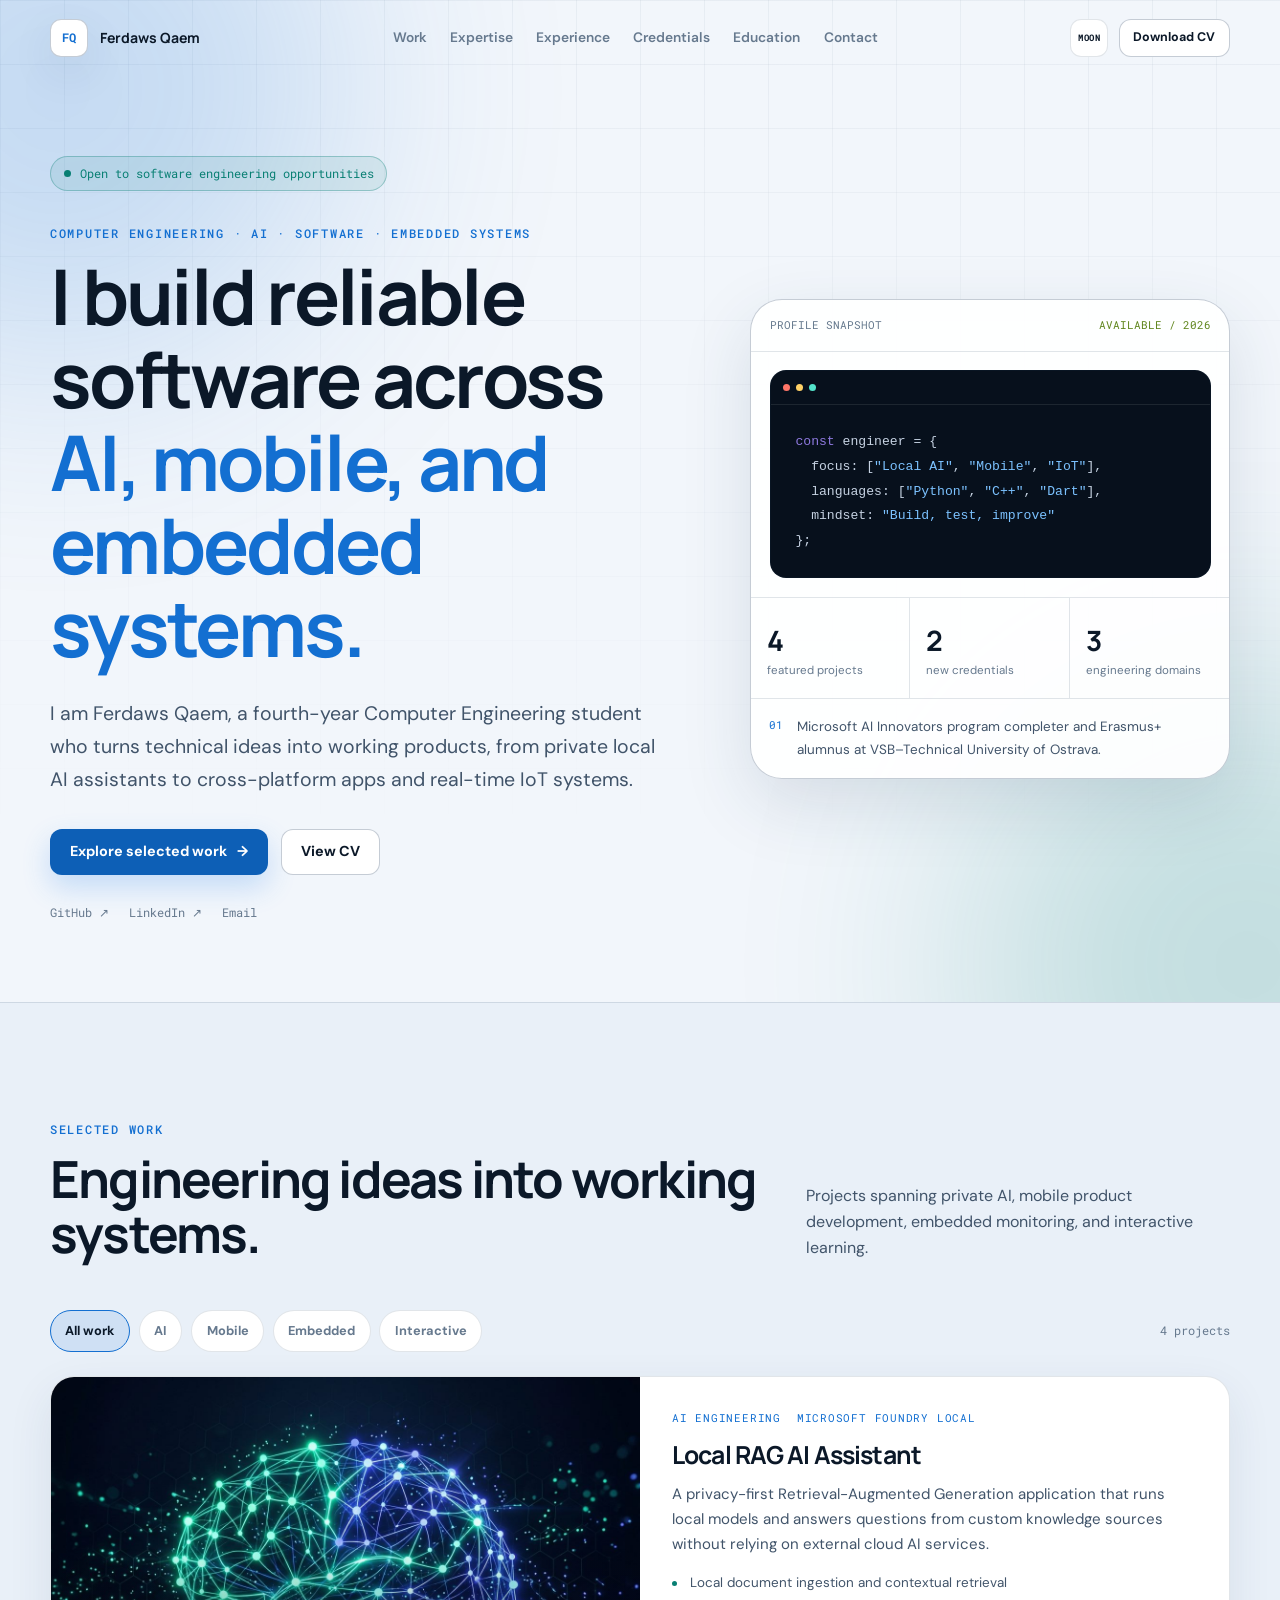
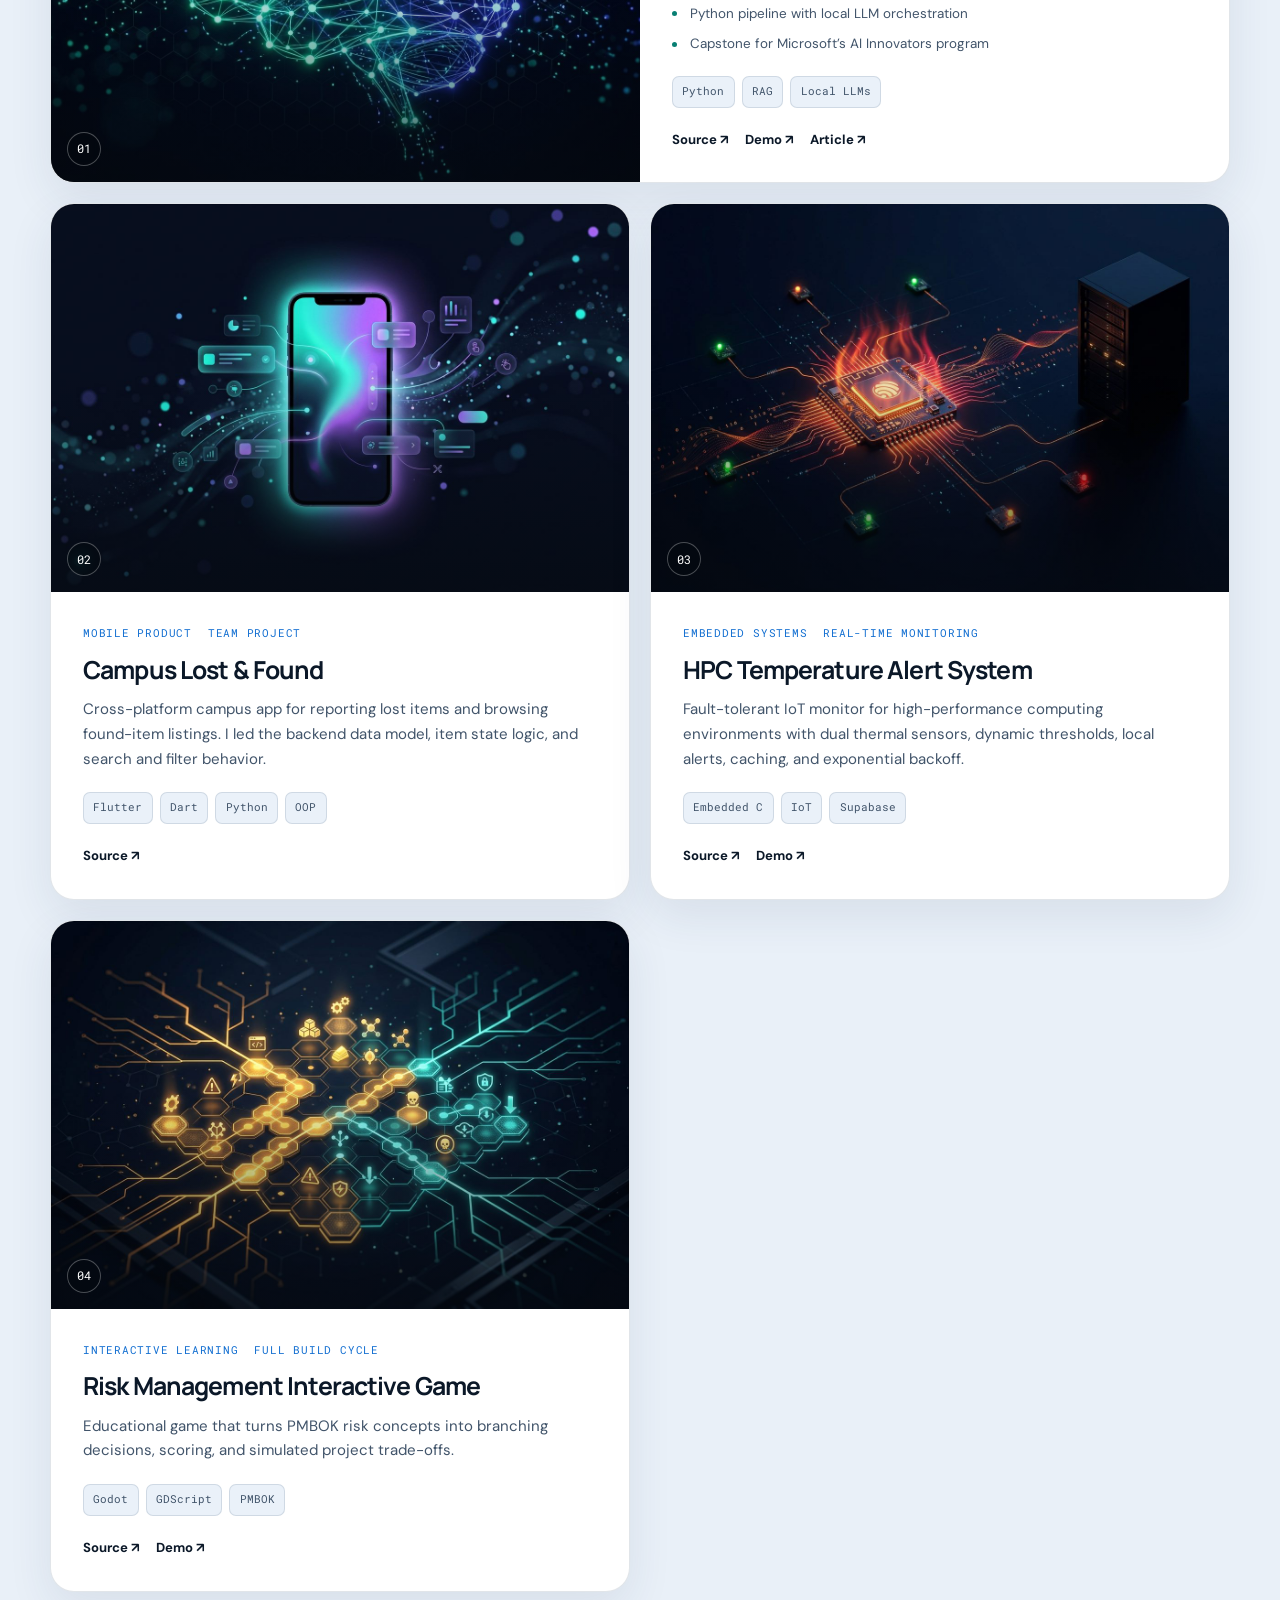
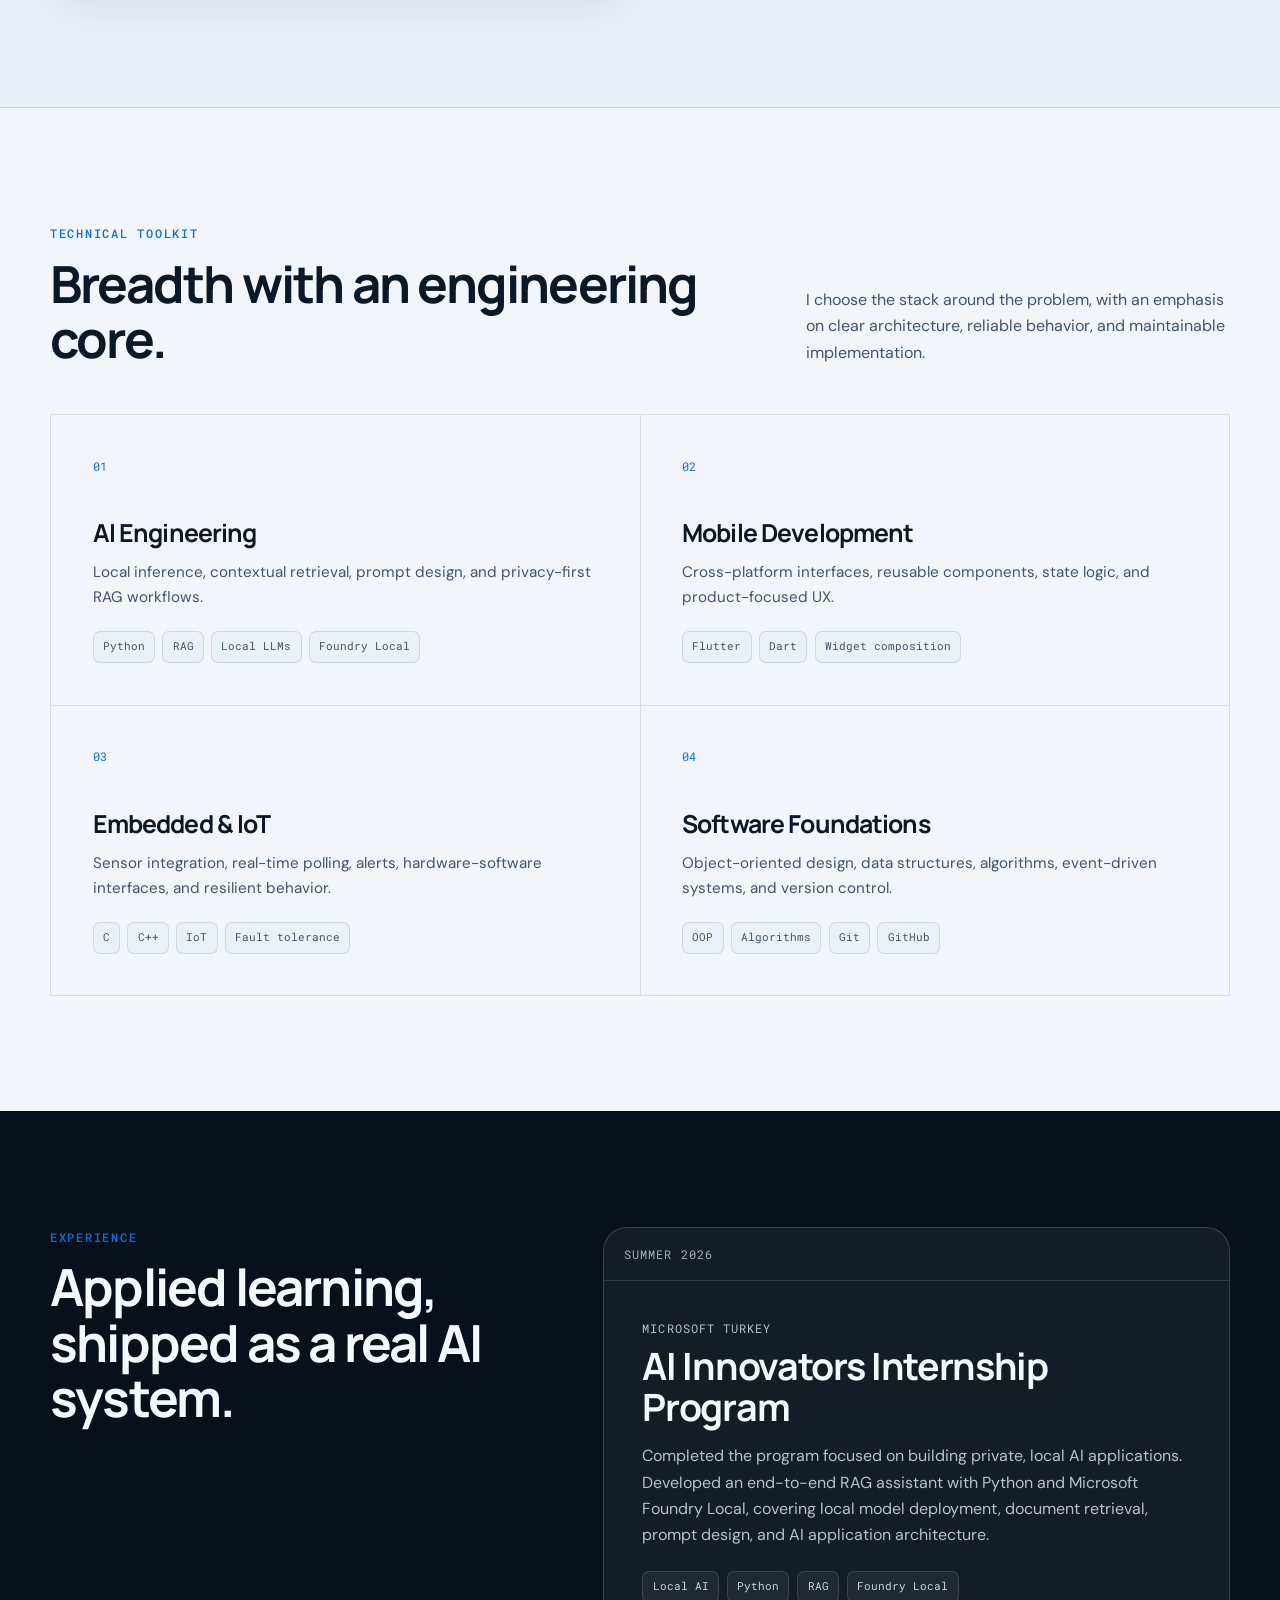
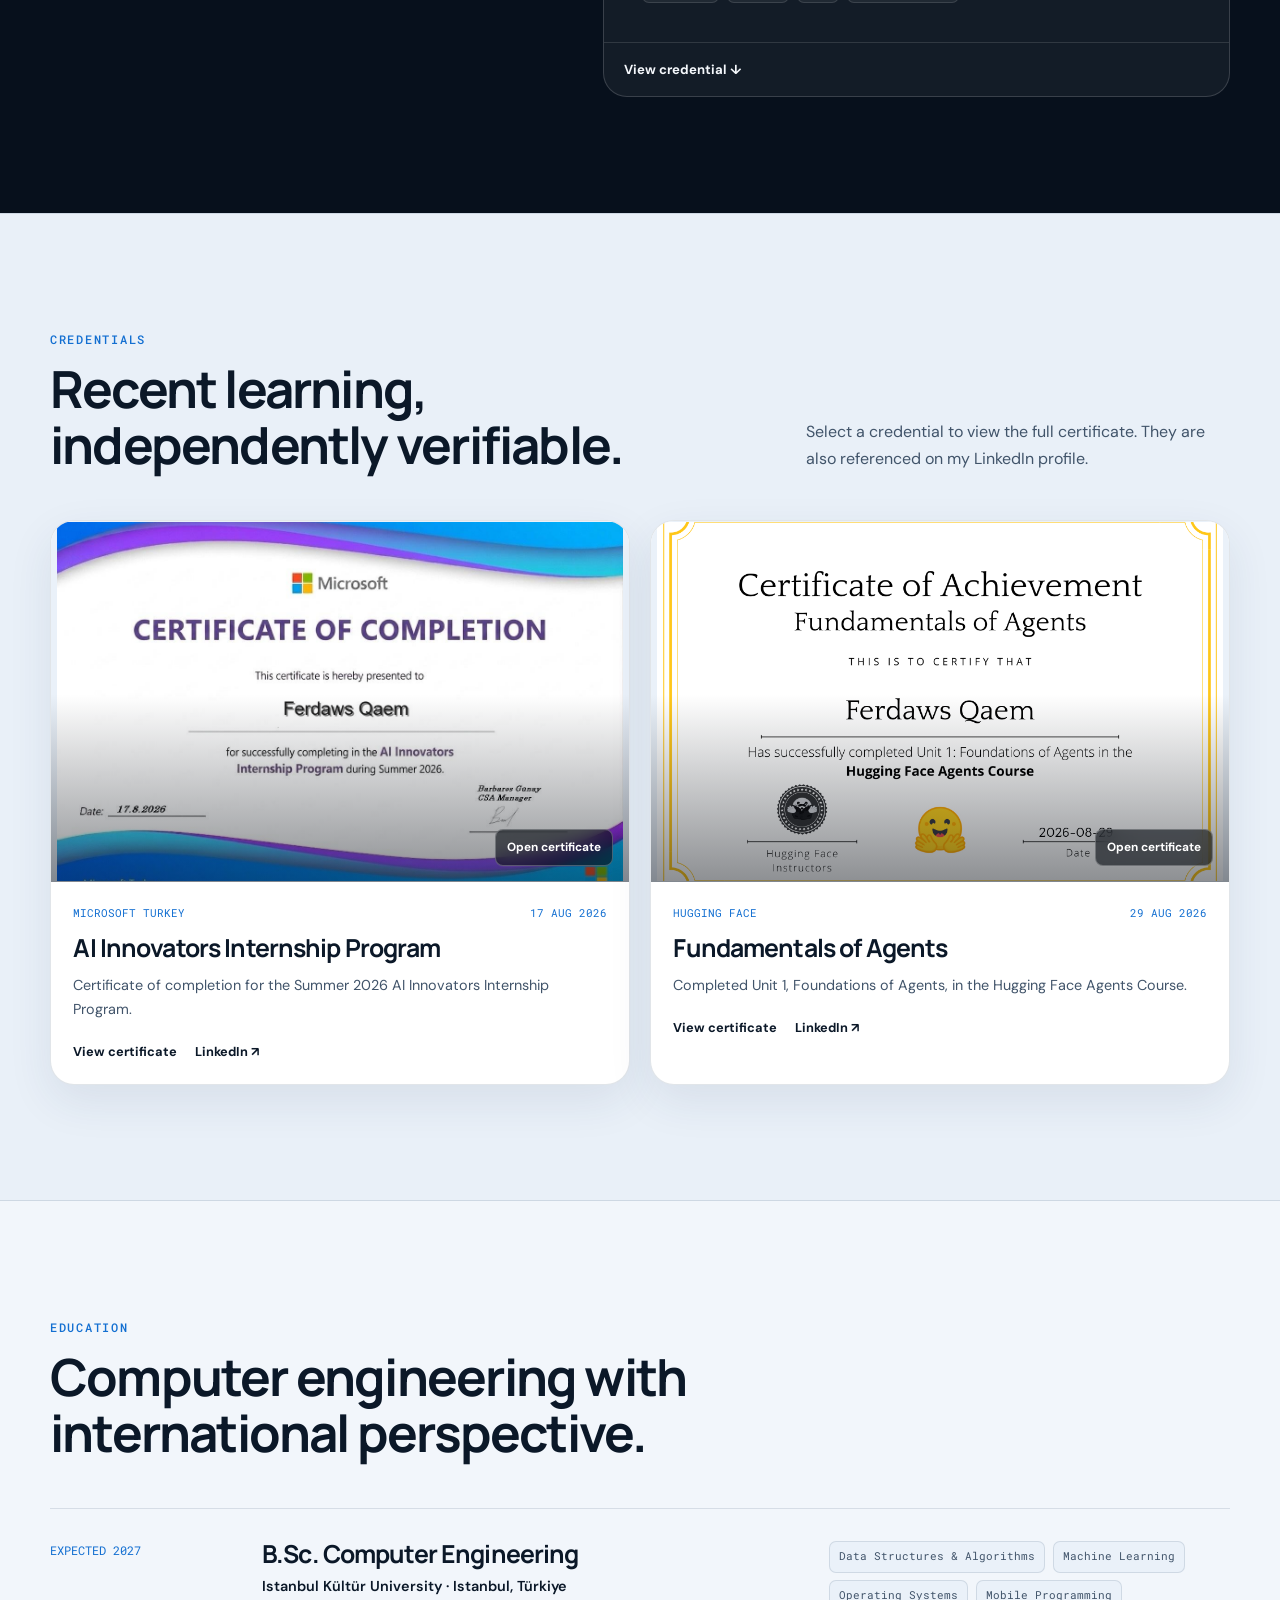
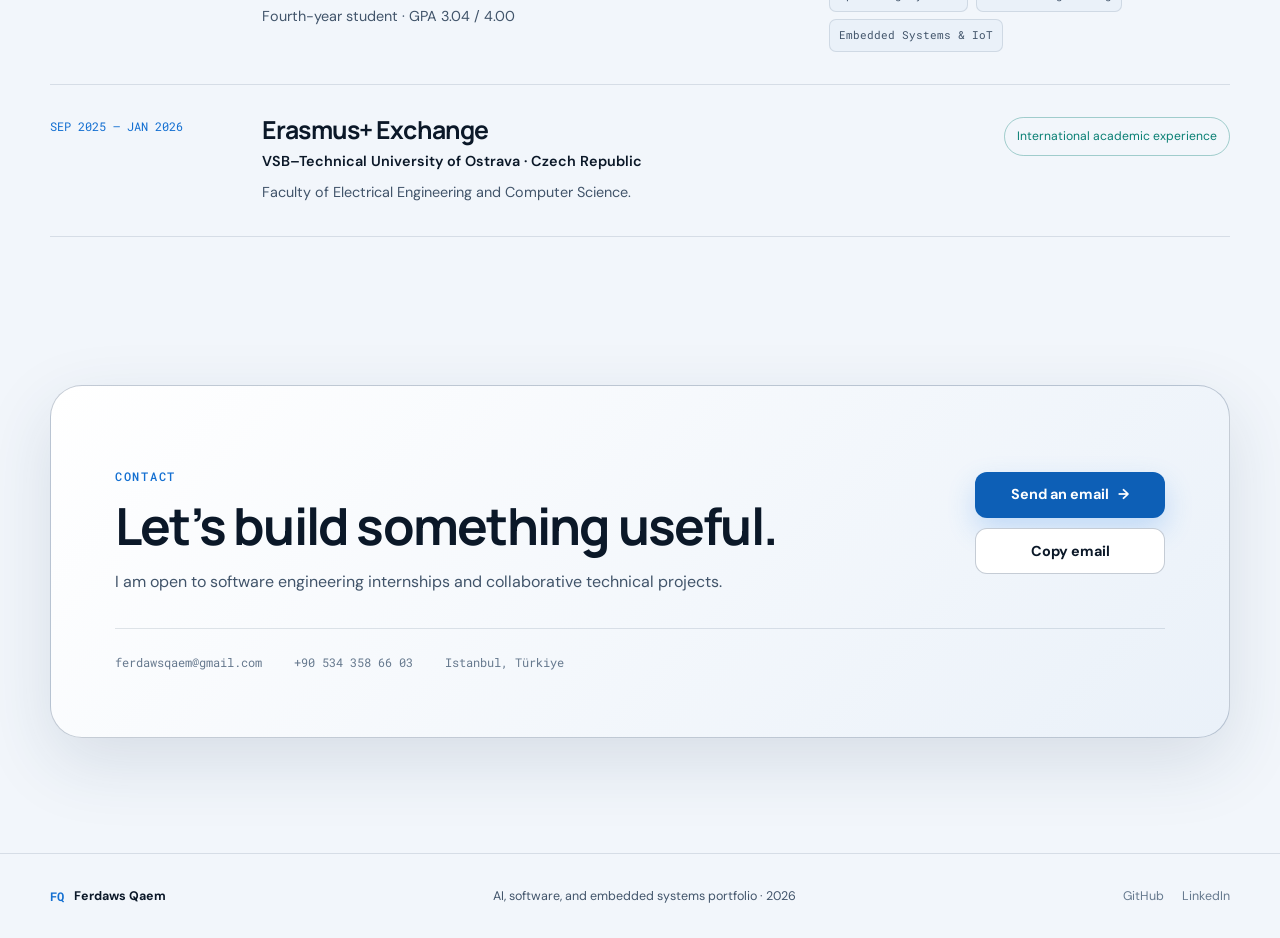
==== commit 1bb1e600: "perf: optimize portfolio images for mobile" ====
--- a/index.html
+++ b/index.html
@@ -21,7 +21,7 @@
   <link rel="preconnect" href="https://fonts.googleapis.com" />
   <link rel="preconnect" href="https://fonts.gstatic.com" crossorigin />
   <link href="https://fonts.googleapis.com/css2?family=DM+Sans:wght@400;500;600;700&family=Manrope:wght@500;600;700;800&family=Roboto+Mono:wght@400;500&display=swap" rel="stylesheet" />
-  <link rel="stylesheet" href="assets/css/style.css?v=20260916-mobile" />
+  <link rel="stylesheet" href="assets/css/style.css?v=20260921-ios" />
 </head>
 <body>
   <a href="#main-content" class="skip-link">Skip to main content</a>
@@ -95,19 +95,19 @@
         </div>
         <div class="projects-grid">
           <article class="project-card project-card--wide reveal" data-category="ai">
-            <a class="project-media" href="https://github.com/Ferdaws-c/local-rag-intelligence-system" target="_blank" rel="noopener noreferrer" aria-label="View Local RAG AI Assistant on GitHub"><img src="assets/images/project-previews/project-rag-ai.jpg" alt="Local RAG AI Assistant interface and knowledge retrieval workflow" /><span class="project-index">01</span><span class="project-open" aria-hidden="true">View project ↗</span></a>
+            <a class="project-media" href="https://github.com/Ferdaws-c/local-rag-intelligence-system" target="_blank" rel="noopener noreferrer" aria-label="View Local RAG AI Assistant on GitHub"><img src="assets/images/project-previews/project-rag-ai.jpg?v=20260921-opt" alt="Local RAG AI Assistant interface and knowledge retrieval workflow" width="1264" height="848" decoding="async" fetchpriority="high" /><span class="project-index">01</span><span class="project-open" aria-hidden="true">View project ↗</span></a>
             <div class="project-content"><div class="project-meta"><span>AI engineering</span><span>Microsoft Foundry Local</span></div><h3>Local RAG AI Assistant</h3><p>A privacy-first Retrieval-Augmented Generation application that runs local models and answers questions from custom knowledge sources without relying on external cloud AI services.</p><ul class="project-results" role="list"><li>Local document ingestion and contextual retrieval</li><li>Python pipeline with local LLM orchestration</li><li>Capstone for Microsoft’s AI Innovators program</li></ul><div class="project-stack"><span>Python</span><span>RAG</span><span>Local LLMs</span></div><div class="project-actions"><a href="https://github.com/Ferdaws-c/local-rag-intelligence-system" target="_blank" rel="noopener noreferrer">Source ↗</a><a href="https://drive.google.com/file/d/1lNyXGFHMmbMe7b-jhc3UwWixI-JnVigW/view" target="_blank" rel="noopener noreferrer">Demo ↗</a><a href="https://techcommunity.microsoft.com/blog/azuredevcommunityblog/building-your-first-local-rag-application-with-foundry-local/4501968" target="_blank" rel="noopener noreferrer">Article ↗</a></div></div>
           </article>
           <article class="project-card reveal" data-category="mobile">
-            <a class="project-media" href="https://github.com/JoeMorningStarr/campus-lost-found-system" target="_blank" rel="noopener noreferrer" aria-label="View Campus Lost and Found on GitHub"><img src="assets/images/project-previews/project-mobile-app.jpg" alt="Campus Lost and Found mobile application screens" loading="lazy" /><span class="project-index">02</span><span class="project-open" aria-hidden="true">View project ↗</span></a>
+            <a class="project-media" href="https://github.com/JoeMorningStarr/campus-lost-found-system" target="_blank" rel="noopener noreferrer" aria-label="View Campus Lost and Found on GitHub"><img src="assets/images/project-previews/project-mobile-app.jpg?v=20260921-opt" alt="Campus Lost and Found mobile application screens" width="1264" height="848" loading="lazy" decoding="async" /><span class="project-index">02</span><span class="project-open" aria-hidden="true">View project ↗</span></a>
             <div class="project-content"><div class="project-meta"><span>Mobile product</span><span>Team project</span></div><h3>Campus Lost &amp; Found</h3><p>Cross-platform campus app for reporting lost items and browsing found-item listings. I led the backend data model, item state logic, and search and filter behavior.</p><div class="project-stack"><span>Flutter</span><span>Dart</span><span>Python</span><span>OOP</span></div><div class="project-actions"><a href="https://github.com/JoeMorningStarr/campus-lost-found-system" target="_blank" rel="noopener noreferrer">Source ↗</a></div></div>
           </article>
           <article class="project-card reveal" data-category="embedded">
-            <a class="project-media" href="https://github.com/Ferdaws-c/hpc-temperature-alert-system" target="_blank" rel="noopener noreferrer" aria-label="View HPC Temperature Alert System on GitHub"><img src="assets/images/project-previews/project-iot-hpc.jpg" alt="Embedded IoT temperature monitoring project" loading="lazy" /><span class="project-index">03</span><span class="project-open" aria-hidden="true">View project ↗</span></a>
+            <a class="project-media" href="https://github.com/Ferdaws-c/hpc-temperature-alert-system" target="_blank" rel="noopener noreferrer" aria-label="View HPC Temperature Alert System on GitHub"><img src="assets/images/project-previews/project-iot-hpc.jpg?v=20260921-opt" alt="Embedded IoT temperature monitoring project" width="1264" height="848" loading="lazy" decoding="async" /><span class="project-index">03</span><span class="project-open" aria-hidden="true">View project ↗</span></a>
             <div class="project-content"><div class="project-meta"><span>Embedded systems</span><span>Real-time monitoring</span></div><h3>HPC Temperature Alert System</h3><p>Fault-tolerant IoT monitor for high-performance computing environments with dual thermal sensors, dynamic thresholds, local alerts, caching, and exponential backoff.</p><div class="project-stack"><span>Embedded C</span><span>IoT</span><span>Supabase</span></div><div class="project-actions"><a href="https://github.com/Ferdaws-c/hpc-temperature-alert-system" target="_blank" rel="noopener noreferrer">Source ↗</a><a href="https://drive.google.com/drive/folders/1XWIJjDj5uIibWSm3icXQ-X2YmviQtT7e?usp=drive_link" target="_blank" rel="noopener noreferrer">Demo ↗</a></div></div>
           </article>
           <article class="project-card reveal" data-category="interactive">
-            <a class="project-media" href="https://github.com/Ferdaws-c/Crisis-cabinet" target="_blank" rel="noopener noreferrer" aria-label="View Risk Management Interactive Game on GitHub"><img src="assets/images/project-previews/project-game-risk.jpg" alt="Risk Management Interactive Game interface" loading="lazy" /><span class="project-index">04</span><span class="project-open" aria-hidden="true">View project ↗</span></a>
+            <a class="project-media" href="https://github.com/Ferdaws-c/Crisis-cabinet" target="_blank" rel="noopener noreferrer" aria-label="View Risk Management Interactive Game on GitHub"><img src="assets/images/project-previews/project-game-risk.jpg?v=20260921-opt" alt="Risk Management Interactive Game interface" width="1264" height="848" loading="lazy" decoding="async" /><span class="project-index">04</span><span class="project-open" aria-hidden="true">View project ↗</span></a>
             <div class="project-content"><div class="project-meta"><span>Interactive learning</span><span>Full build cycle</span></div><h3>Risk Management Interactive Game</h3><p>Educational game that turns PMBOK risk concepts into branching decisions, scoring, and simulated project trade-offs.</p><div class="project-stack"><span>Godot</span><span>GDScript</span><span>PMBOK</span></div><div class="project-actions"><a href="https://github.com/Ferdaws-c/Crisis-cabinet" target="_blank" rel="noopener noreferrer">Source ↗</a><a href="https://drive.google.com/file/d/1puMibRV9YfN7y5S8ousecnqIz7HpJsdU/view?usp=sharing" target="_blank" rel="noopener noreferrer">Demo ↗</a></div></div>
           </article>
         </div>
@@ -124,8 +124,8 @@
     <section id="experience" class="section section--ink" aria-labelledby="experience-title"><div class="container experience-layout"><header class="section-header section-header--light reveal"><div><p class="section-kicker">Experience</p><h2 id="experience-title">Applied learning, shipped as a real AI system.</h2></div></header><article class="experience-card reveal"><div class="experience-date">Summer 2026</div><div class="experience-body"><p class="experience-org">Microsoft Turkey</p><h3>AI Innovators Internship Program</h3><p>Completed the program focused on building private, local AI applications. Developed an end-to-end RAG assistant with Python and Microsoft Foundry Local, covering local model deployment, document retrieval, prompt design, and AI application architecture.</p><div class="experience-tags"><span>Local AI</span><span>Python</span><span>RAG</span><span>Foundry Local</span></div></div><a href="#credentials" class="experience-link">View credential ↓</a></article></div></section>
 
     <section id="credentials" class="section section--raised" aria-labelledby="credentials-title"><div class="container"><header class="section-header reveal"><div><p class="section-kicker">Credentials</p><h2 id="credentials-title">Recent learning, independently verifiable.</h2></div><p>Select a credential to view the full certificate. They are also referenced on my LinkedIn profile.</p></header><div class="credentials-grid">
-      <article class="credential-card reveal"><button class="credential-preview" type="button" data-certificate="assets/images/credentials/microsoft-ai-innovators-2026.jpg" data-title="Microsoft AI Innovators Internship Program" data-issuer="Microsoft Turkey · Summer 2026" aria-label="View Microsoft AI Innovators certificate"><img src="assets/images/credentials/microsoft-ai-innovators-2026.jpg" alt="Microsoft certificate of completion for the AI Innovators Internship Program awarded to Ferdaws Qaem" loading="lazy" /><span>Open certificate</span></button><div class="credential-content"><div class="credential-meta"><span>Microsoft Turkey</span><time datetime="2026-08-17">17 Aug 2026</time></div><h3>AI Innovators Internship Program</h3><p>Certificate of completion for the Summer 2026 AI Innovators Internship Program.</p><div class="credential-actions"><button type="button" class="text-button" data-certificate="assets/images/credentials/microsoft-ai-innovators-2026.jpg" data-title="Microsoft AI Innovators Internship Program" data-issuer="Microsoft Turkey · Summer 2026">View certificate</button><a href="https://linkedin.com/in/ferdaws-qaem" target="_blank" rel="noopener noreferrer">LinkedIn ↗</a></div></div></article>
-      <article class="credential-card reveal"><button class="credential-preview" type="button" data-certificate="assets/images/credentials/hugging-face-agents-2026.png" data-title="Fundamentals of Agents" data-issuer="Hugging Face Agents Course · Unit 1" aria-label="View Hugging Face Fundamentals of Agents certificate"><img src="assets/images/credentials/hugging-face-agents-2026.png" alt="Hugging Face Certificate of Achievement for Fundamentals of Agents awarded to Ferdaws Qaem" loading="lazy" /><span>Open certificate</span></button><div class="credential-content"><div class="credential-meta"><span>Hugging Face</span><time datetime="2026-08-29">29 Aug 2026</time></div><h3>Fundamentals of Agents</h3><p>Completed Unit 1, Foundations of Agents, in the Hugging Face Agents Course.</p><div class="credential-actions"><button type="button" class="text-button" data-certificate="assets/images/credentials/hugging-face-agents-2026.png" data-title="Fundamentals of Agents" data-issuer="Hugging Face Agents Course · Unit 1">View certificate</button><a href="https://linkedin.com/in/ferdaws-qaem" target="_blank" rel="noopener noreferrer">LinkedIn ↗</a></div></div></article>
+      <article class="credential-card reveal"><button class="credential-preview" type="button" data-certificate="assets/images/credentials/microsoft-ai-innovators-2026.jpg" data-title="Microsoft AI Innovators Internship Program" data-issuer="Microsoft Turkey · Summer 2026" aria-label="View Microsoft AI Innovators certificate"><img src="assets/images/credentials/microsoft-ai-innovators-2026.jpg" alt="Microsoft certificate of completion for the AI Innovators Internship Program awarded to Ferdaws Qaem" width="1224" height="864" loading="lazy" decoding="async" /><span>Open certificate</span></button><div class="credential-content"><div class="credential-meta"><span>Microsoft Turkey</span><time datetime="2026-08-17">17 Aug 2026</time></div><h3>AI Innovators Internship Program</h3><p>Certificate of completion for the Summer 2026 AI Innovators Internship Program.</p><div class="credential-actions"><button type="button" class="text-button" data-certificate="assets/images/credentials/microsoft-ai-innovators-2026.jpg" data-title="Microsoft AI Innovators Internship Program" data-issuer="Microsoft Turkey · Summer 2026">View certificate</button><a href="https://linkedin.com/in/ferdaws-qaem" target="_blank" rel="noopener noreferrer">LinkedIn ↗</a></div></div></article>
+      <article class="credential-card reveal"><button class="credential-preview" type="button" data-certificate="assets/images/credentials/hugging-face-agents-2026.png" data-title="Fundamentals of Agents" data-issuer="Hugging Face Agents Course · Unit 1" aria-label="View Hugging Face Fundamentals of Agents certificate"><img src="assets/images/credentials/hugging-face-agents-2026.png" alt="Hugging Face Certificate of Achievement for Fundamentals of Agents awarded to Ferdaws Qaem" width="2000" height="1414" loading="lazy" decoding="async" /><span>Open certificate</span></button><div class="credential-content"><div class="credential-meta"><span>Hugging Face</span><time datetime="2026-08-29">29 Aug 2026</time></div><h3>Fundamentals of Agents</h3><p>Completed Unit 1, Foundations of Agents, in the Hugging Face Agents Course.</p><div class="credential-actions"><button type="button" class="text-button" data-certificate="assets/images/credentials/hugging-face-agents-2026.png" data-title="Fundamentals of Agents" data-issuer="Hugging Face Agents Course · Unit 1">View certificate</button><a href="https://linkedin.com/in/ferdaws-qaem" target="_blank" rel="noopener noreferrer">LinkedIn ↗</a></div></div></article>
     </div></div></section>
 
     <section id="education" class="section" aria-labelledby="education-title"><div class="container"><header class="section-header reveal"><div><p class="section-kicker">Education</p><h2 id="education-title">Computer engineering with international perspective.</h2></div></header><div class="education-list">
@@ -138,9 +138,9 @@
 
   <footer class="footer"><div class="container footer-inner"><a href="#hero" class="footer-brand"><span>FQ</span> Ferdaws Qaem</a><p>AI, software, and embedded systems portfolio · 2026</p><div><a href="https://github.com/Ferdaws-c" target="_blank" rel="noopener noreferrer">GitHub</a><a href="https://linkedin.com/in/ferdaws-qaem" target="_blank" rel="noopener noreferrer">LinkedIn</a></div></div></footer>
 
-  <dialog class="certificate-dialog" id="certificate-dialog" aria-labelledby="certificate-dialog-title"><div class="dialog-head"><div><p id="certificate-dialog-issuer"></p><h2 id="certificate-dialog-title">Certificate</h2></div><button type="button" class="dialog-close" id="dialog-close" aria-label="Close certificate viewer">Close</button></div><div class="dialog-image-wrap"><img id="certificate-dialog-image" src="" alt="" /></div></dialog>
+  <dialog class="certificate-dialog" id="certificate-dialog" aria-labelledby="certificate-dialog-title"><div class="dialog-head"><div><p id="certificate-dialog-issuer"></p><h2 id="certificate-dialog-title">Certificate</h2></div><button type="button" class="dialog-close" id="dialog-close" aria-label="Close certificate viewer">Close</button></div><div class="dialog-image-wrap"><img id="certificate-dialog-image" src="" alt="" decoding="async" /></div></dialog>
   <div class="toast" id="toast" role="status" aria-live="polite">Email copied to clipboard</div>
   <button class="back-to-top" id="back-to-top" type="button" aria-label="Back to top">↑</button>
-  <script src="assets/js/main.js?v=20260916-mobile" defer></script>
+  <script src="assets/js/main.js?v=20260921-ios" defer></script>
 </body>
 </html>
--- a/assets/css/style.css
+++ b/assets/css/style.css
@@ -49,9 +49,10 @@
 
 *, *::before, *::after { box-sizing: border-box; }
 * { margin: 0; }
-html { scroll-behavior: smooth; scroll-padding-top: calc(var(--nav-height) + env(safe-area-inset-top, 0px) + 24px); -webkit-text-size-adjust: 100%; text-size-adjust: 100%; }
+html { max-width: 100%; overflow-x: hidden; scroll-behavior: smooth; scroll-padding-top: calc(var(--nav-height) + env(safe-area-inset-top, 0px) + 24px); -webkit-text-size-adjust: 100%; text-size-adjust: 100%; }
 body {
   min-width: 320px;
+  max-width: 100%;
   overflow-x: hidden;
   background: var(--bg);
   color: var(--text);
@@ -99,10 +100,10 @@
 
 .skip-link { position: fixed; top: -100px; left: 20px; z-index: 1000; padding: 0.65rem 1rem; border-radius: var(--radius-sm); background: var(--blue-strong); color: white; font-weight: 700; }
 .skip-link:focus { top: 16px; }
-.page-progress { position: fixed; inset: 0 auto auto 0; z-index: 1001; width: 0; height: 3px; background: linear-gradient(90deg, var(--blue), var(--cyan)); box-shadow: 0 0 16px color-mix(in srgb, var(--cyan), transparent 55%); }
+.page-progress { position: fixed; inset: 0 auto auto 0; z-index: 1001; width: 0; height: 3px; background: linear-gradient(90deg, var(--blue), var(--cyan)); box-shadow: 0 0 16px rgba(83, 227, 203, 0.45); box-shadow: 0 0 16px color-mix(in srgb, var(--cyan), transparent 55%); }
 
 .site-header { position: fixed; inset: 0 0 auto; z-index: 100; height: calc(var(--nav-height) + env(safe-area-inset-top, 0px)); padding-top: env(safe-area-inset-top, 0px); border-bottom: 1px solid transparent; background: transparent; transition: background 200ms ease, border-color 200ms ease; }
-.site-header.is-scrolled { border-color: var(--border); background: var(--surface-translucent); backdrop-filter: blur(18px); }
+.site-header.is-scrolled { border-color: var(--border); background: var(--surface-translucent); -webkit-backdrop-filter: blur(18px); backdrop-filter: blur(18px); }
 .nav { height: 100%; display: flex; align-items: center; justify-content: space-between; gap: 1rem; }
 .nav-logo { display: inline-flex; align-items: center; gap: 0.75rem; flex: none; font-family: "Manrope", sans-serif; font-size: 0.88rem; font-weight: 700; }
 .logo-mark { display: grid; place-items: center; width: 38px; height: 38px; border: 1px solid var(--border-strong); border-radius: 11px; background: var(--surface); color: var(--blue); font-family: "Roboto Mono", monospace; font-size: 0.78rem; box-shadow: var(--shadow-soft); }
@@ -131,22 +132,22 @@
 .btn-secondary:hover { border-color: var(--blue); }
 .btn-sm { min-height: 38px; padding: 0.6rem 0.85rem; font-size: 0.78rem; }
 
-.hero { position: relative; min-height: 100svh; display: grid; align-items: center; overflow: hidden; padding-block: calc(var(--nav-height) + env(safe-area-inset-top, 0px) + 5rem) 5rem; background: var(--bg); }
-.hero-grid { position: absolute; inset: 0; opacity: 0.4; pointer-events: none; background-image: linear-gradient(var(--border) 1px, transparent 1px), linear-gradient(90deg, var(--border) 1px, transparent 1px); background-size: 64px 64px; mask-image: linear-gradient(to bottom, black 0%, transparent 88%); }
+.hero { position: relative; min-height: 100vh; min-height: 100svh; display: grid; align-items: center; overflow: hidden; padding-block: calc(var(--nav-height) + env(safe-area-inset-top, 0px) + 5rem) 5rem; background: var(--bg); }
+.hero-grid { position: absolute; inset: 0; opacity: 0.4; pointer-events: none; background-image: linear-gradient(var(--border) 1px, transparent 1px), linear-gradient(90deg, var(--border) 1px, transparent 1px); background-size: 64px 64px; -webkit-mask-image: linear-gradient(to bottom, black 0%, transparent 88%); mask-image: linear-gradient(to bottom, black 0%, transparent 88%); }
 .hero-glow { position: absolute; width: 45vw; aspect-ratio: 1; border-radius: 50%; filter: blur(120px); opacity: 0.2; pointer-events: none; }
 .hero-glow--one { top: -20%; left: -18%; background: var(--blue); }
 .hero-glow--two { right: -20%; bottom: -25%; background: var(--cyan); }
 .hero-layout { position: relative; z-index: 1; display: grid; grid-template-columns: minmax(0, 1.12fr) minmax(400px, 0.88fr); gap: clamp(3rem, 7vw, 7rem); align-items: center; }
 .hero-layout > * { min-width: 0; }
-.availability { display: inline-flex; align-items: center; gap: 0.55rem; max-width: 100%; margin-bottom: 2rem; padding: 0.48rem 0.8rem; border: 1px solid color-mix(in srgb, var(--cyan), transparent 68%); border-radius: 999px; background: color-mix(in srgb, var(--cyan), transparent 91%); color: var(--cyan); font-family: "Roboto Mono", monospace; font-size: 0.72rem; line-height: 1.5; }
-.availability span { flex: none; width: 7px; height: 7px; border-radius: 50%; background: var(--cyan); box-shadow: 0 0 0 0 color-mix(in srgb, var(--cyan), transparent 35%); animation: pulse 2.2s infinite; }
+.availability { display: inline-flex; align-items: center; gap: 0.55rem; max-width: 100%; margin-bottom: 2rem; padding: 0.48rem 0.8rem; border: 1px solid rgba(83, 227, 203, 0.32); border: 1px solid color-mix(in srgb, var(--cyan), transparent 68%); border-radius: 999px; background: rgba(83, 227, 203, 0.09); background: color-mix(in srgb, var(--cyan), transparent 91%); color: var(--cyan); font-family: "Roboto Mono", monospace; font-size: 0.72rem; line-height: 1.5; }
+.availability span { flex: none; width: 7px; height: 7px; border-radius: 50%; background: var(--cyan); box-shadow: 0 0 0 0 rgba(83, 227, 203, 0.65); box-shadow: 0 0 0 0 color-mix(in srgb, var(--cyan), transparent 35%); animation: pulse 2.2s infinite; }
 .hero-copy h1 { max-width: 800px; }
 .hero-copy h1 span { color: var(--blue); }
 .hero-summary { max-width: 690px; margin-top: 1.7rem; font-size: clamp(1.04rem, 1.7vw, 1.22rem); line-height: 1.7; }
 .hero-actions { display: flex; flex-wrap: wrap; gap: 0.8rem; margin-top: 2rem; }
 .hero-links { display: flex; flex-wrap: wrap; gap: 1.25rem; margin-top: 1.7rem; color: var(--text-muted); font-family: "Roboto Mono", monospace; font-size: 0.78rem; }
 .hero-links a:hover { color: var(--text); }
-.hero-panel { overflow: hidden; border: 1px solid var(--border-strong); border-radius: var(--radius-xl); background: color-mix(in srgb, var(--surface), transparent 8%); box-shadow: var(--shadow); }
+.hero-panel { overflow: hidden; border: 1px solid var(--border-strong); border-radius: var(--radius-xl); background: var(--surface); background: color-mix(in srgb, var(--surface), transparent 8%); box-shadow: var(--shadow); }
 .hero-panel-head { display: flex; justify-content: space-between; gap: 1rem; padding: 1rem 1.15rem; border-bottom: 1px solid var(--border); color: var(--text-muted); font-family: "Roboto Mono", monospace; font-size: 0.7rem; text-transform: uppercase; }
 .status-code { color: var(--lime); }
 .hero-panel-main { padding: 1.15rem; }
@@ -169,7 +170,7 @@
 
 .project-toolbar { display: flex; flex-wrap: wrap; align-items: center; gap: 0.55rem; margin-bottom: 1.5rem; }
 .filter-button { padding: 0.6rem 0.9rem; border: 1px solid var(--border); border-radius: 999px; background: var(--surface); color: var(--text-muted); cursor: pointer; font-size: 0.8rem; font-weight: 700; transition: all 160ms ease; }
-.filter-button:hover, .filter-button.is-active { border-color: var(--blue); background: color-mix(in srgb, var(--blue), transparent 88%); color: var(--text); }
+.filter-button:hover, .filter-button.is-active { border-color: var(--blue); background: rgba(93, 167, 255, 0.12); background: color-mix(in srgb, var(--blue), transparent 88%); color: var(--text); }
 .project-count { margin-left: auto; color: var(--text-muted); font-family: "Roboto Mono", monospace; font-size: 0.75rem; }
 .projects-grid { display: grid; grid-template-columns: repeat(2, minmax(0, 1fr)); gap: 1.25rem; }
 .project-card { display: grid; overflow: hidden; border: 1px solid var(--border); border-radius: var(--radius-lg); background: var(--surface); box-shadow: var(--shadow-soft); transition: transform 260ms var(--ease), border-color 180ms ease, box-shadow 260ms ease, opacity 220ms ease; transform-style: preserve-3d; }
@@ -182,8 +183,8 @@
 .project-media img { width: 100%; height: 100%; object-fit: cover; transition: transform 650ms var(--ease), filter 300ms ease; }
 .project-card:hover .project-media img { transform: scale(1.04); filter: saturate(1.1); }
 .project-index, .project-open { position: absolute; z-index: 1; bottom: 1rem; color: white; font-family: "Roboto Mono", monospace; font-size: 0.72rem; }
-.project-index { left: 1rem; display: grid; place-items: center; width: 34px; height: 34px; border: 1px solid rgba(255,255,255,0.28); border-radius: 50%; background: rgba(5,10,17,0.58); backdrop-filter: blur(8px); }
-.project-open { right: 1rem; padding: 0.45rem 0.65rem; border: 1px solid rgba(255,255,255,0.22); border-radius: 8px; background: rgba(5,10,17,0.58); backdrop-filter: blur(8px); transform: translateY(8px); opacity: 0; transition: all 200ms var(--ease); }
+.project-index { left: 1rem; display: grid; place-items: center; width: 34px; height: 34px; border: 1px solid rgba(255,255,255,0.28); border-radius: 50%; background: rgba(5,10,17,0.58); -webkit-backdrop-filter: blur(8px); backdrop-filter: blur(8px); }
+.project-open { right: 1rem; padding: 0.45rem 0.65rem; border: 1px solid rgba(255,255,255,0.22); border-radius: 8px; background: rgba(5,10,17,0.58); -webkit-backdrop-filter: blur(8px); backdrop-filter: blur(8px); transform: translateY(8px); opacity: 0; transition: all 200ms var(--ease); }
 .project-card:hover .project-open { transform: translateY(0); opacity: 1; }
 .project-content { display: flex; flex-direction: column; align-items: flex-start; padding: clamp(1.3rem, 3vw, 2rem); }
 .project-meta { display: flex; flex-wrap: wrap; gap: 0.5rem 1rem; margin-bottom: 0.9rem; color: var(--blue); font-family: "Roboto Mono", monospace; font-size: 0.69rem; text-transform: uppercase; letter-spacing: 0.07em; }
@@ -224,7 +225,7 @@
 .credential-preview { position: relative; display: block; width: 100%; aspect-ratio: 16 / 10; overflow: hidden; border: 0; background: var(--surface-2); cursor: zoom-in; }
 .credential-preview::after { content: ""; position: absolute; inset: 0; background: linear-gradient(to top, rgba(5,10,17,0.65), transparent 52%); opacity: 0.7; transition: opacity 180ms ease; }
 .credential-preview img { width: 100%; height: 100%; object-fit: cover; transition: transform 600ms var(--ease); }
-.credential-preview span { position: absolute; z-index: 1; right: 1rem; bottom: 1rem; padding: 0.5rem 0.7rem; border: 1px solid rgba(255,255,255,0.25); border-radius: 8px; background: rgba(5,10,17,0.6); color: white; font-size: 0.74rem; font-weight: 700; backdrop-filter: blur(8px); }
+.credential-preview span { position: absolute; z-index: 1; right: 1rem; bottom: 1rem; padding: 0.5rem 0.7rem; border: 1px solid rgba(255,255,255,0.25); border-radius: 8px; background: rgba(5,10,17,0.6); color: white; font-size: 0.74rem; font-weight: 700; -webkit-backdrop-filter: blur(8px); backdrop-filter: blur(8px); }
 .credential-preview:hover img { transform: scale(1.035); }
 .credential-preview:hover::after { opacity: 0.9; }
 .credential-content { padding: 1.4rem; }
@@ -242,7 +243,7 @@
 .education-school { margin-bottom: 0.4rem; color: var(--text); font-weight: 600; }
 .education-item p { font-size: 0.9rem; }
 .education-courses { display: flex; flex-wrap: wrap; align-content: flex-start; gap: 0.45rem; }
-.education-badge { align-self: start; justify-self: end; padding: 0.55rem 0.75rem; border: 1px solid color-mix(in srgb, var(--cyan), transparent 65%); border-radius: 999px; color: var(--cyan); font-size: 0.76rem; }
+.education-badge { align-self: start; justify-self: end; padding: 0.55rem 0.75rem; border: 1px solid rgba(83, 227, 203, 0.35); border: 1px solid color-mix(in srgb, var(--cyan), transparent 65%); border-radius: 999px; color: var(--cyan); font-size: 0.76rem; }
 
 .contact-section { padding-top: 2rem; }
 .contact-card { display: grid; grid-template-columns: minmax(0, 1.2fr) auto; gap: 2rem 4rem; padding: clamp(2rem, 6vw, 4rem); border: 1px solid var(--border-strong); border-radius: var(--radius-xl); background: linear-gradient(135deg, var(--surface), var(--surface-2)); box-shadow: var(--shadow); }
@@ -259,9 +260,9 @@
 .footer-inner > div { display: flex; gap: 1.1rem; }
 .footer a:hover { color: var(--blue); }
 
-.certificate-dialog { width: min(1100px, calc(100% - 32px)); max-height: calc(100svh - 32px); margin: auto; padding: 0; overflow: hidden; border: 1px solid var(--border-strong); border-radius: var(--radius-lg); background: var(--surface); color: var(--text); box-shadow: var(--shadow); }
+.certificate-dialog { width: min(1100px, calc(100% - 32px)); max-height: calc(100vh - 32px); max-height: calc(100svh - 32px); margin: auto; padding: 0; overflow: hidden; border: 1px solid var(--border-strong); border-radius: var(--radius-lg); background: var(--surface); color: var(--text); box-shadow: var(--shadow); }
 .certificate-dialog[open] { display: flex; flex-direction: column; max-height: calc(100dvh - 32px - env(safe-area-inset-top, 0px) - env(safe-area-inset-bottom, 0px)); }
-.certificate-dialog::backdrop { background: rgba(2, 6, 12, 0.82); backdrop-filter: blur(8px); }
+.certificate-dialog::backdrop { background: rgba(2, 6, 12, 0.82); -webkit-backdrop-filter: blur(8px); backdrop-filter: blur(8px); }
 .dialog-head { display: flex; flex: none; justify-content: space-between; align-items: center; gap: 1.5rem; padding: 1rem 1.2rem; border-bottom: 1px solid var(--border); }
 .dialog-head > div { min-width: 0; }
 .dialog-head p { color: var(--blue); font-family: "Roboto Mono", monospace; font-size: 0.67rem; text-transform: uppercase; }
@@ -293,7 +294,7 @@
 @media (max-width: 820px) {
   :root { --nav-height: 68px; }
   .container { width: min(calc(100% - 32px - env(safe-area-inset-left, 0px) - env(safe-area-inset-right, 0px)), var(--container)); }
-  .nav-links { position: fixed; inset: calc(var(--nav-height) + env(safe-area-inset-top, 0px)) calc(16px + env(safe-area-inset-right, 0px)) auto calc(16px + env(safe-area-inset-left, 0px)); display: grid; gap: 0.2rem; max-height: calc(100svh - var(--nav-height) - env(safe-area-inset-top, 0px) - env(safe-area-inset-bottom, 0px) - 16px); overflow-y: auto; overscroll-behavior: contain; visibility: hidden; padding: 0.8rem; border: 1px solid var(--border-strong); border-radius: var(--radius-md); background: var(--surface); box-shadow: var(--shadow); transform: translateY(-14px); opacity: 0; pointer-events: none; transition: transform 200ms var(--ease), opacity 160ms ease; }
+  .nav-links { position: fixed; inset: calc(var(--nav-height) + env(safe-area-inset-top, 0px)) calc(16px + env(safe-area-inset-right, 0px)) auto calc(16px + env(safe-area-inset-left, 0px)); display: grid; gap: 0.2rem; max-height: calc(100vh - var(--nav-height) - env(safe-area-inset-top, 0px) - env(safe-area-inset-bottom, 0px) - 16px); max-height: calc(100svh - var(--nav-height) - env(safe-area-inset-top, 0px) - env(safe-area-inset-bottom, 0px) - 16px); overflow-y: auto; overscroll-behavior: contain; visibility: hidden; padding: 0.8rem; border: 1px solid var(--border-strong); border-radius: var(--radius-md); background: var(--surface); box-shadow: var(--shadow); transform: translateY(-14px); opacity: 0; pointer-events: none; transition: transform 200ms var(--ease), opacity 160ms ease; }
   .nav-links.is-open { visibility: visible; transform: translateY(0); opacity: 1; pointer-events: auto; }
   .nav-link { min-height: 44px; padding: 0.65rem 1rem; }
   .icon-button { width: 44px; height: 44px; }
@@ -308,6 +309,7 @@
   .contact-card { grid-template-columns: 1fr; }
   .contact-actions { flex-direction: row; justify-content: flex-start; flex-wrap: wrap; }
   .contact-details { grid-column: 1; }
+  .reveal, .reveal.is-pending { opacity: 1; transform: none; }
 }
 
 @media (max-width: 560px) {
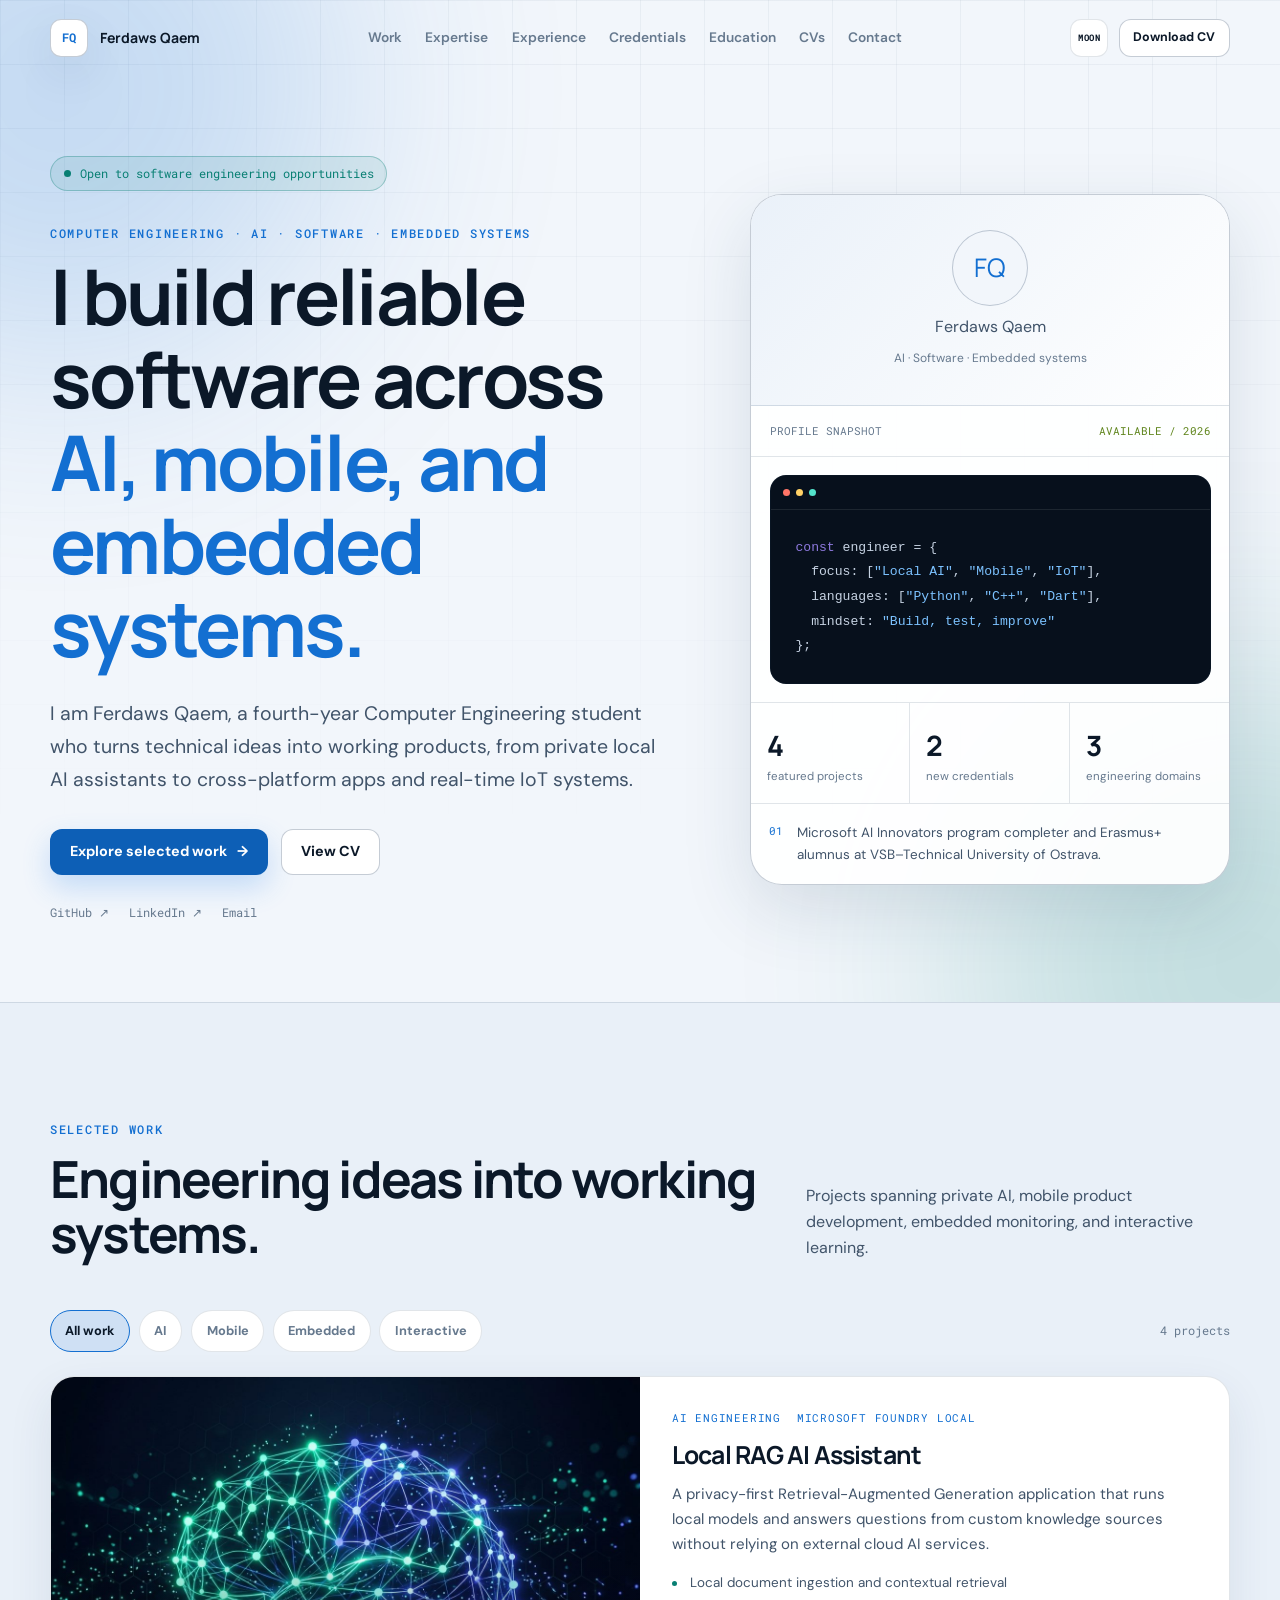
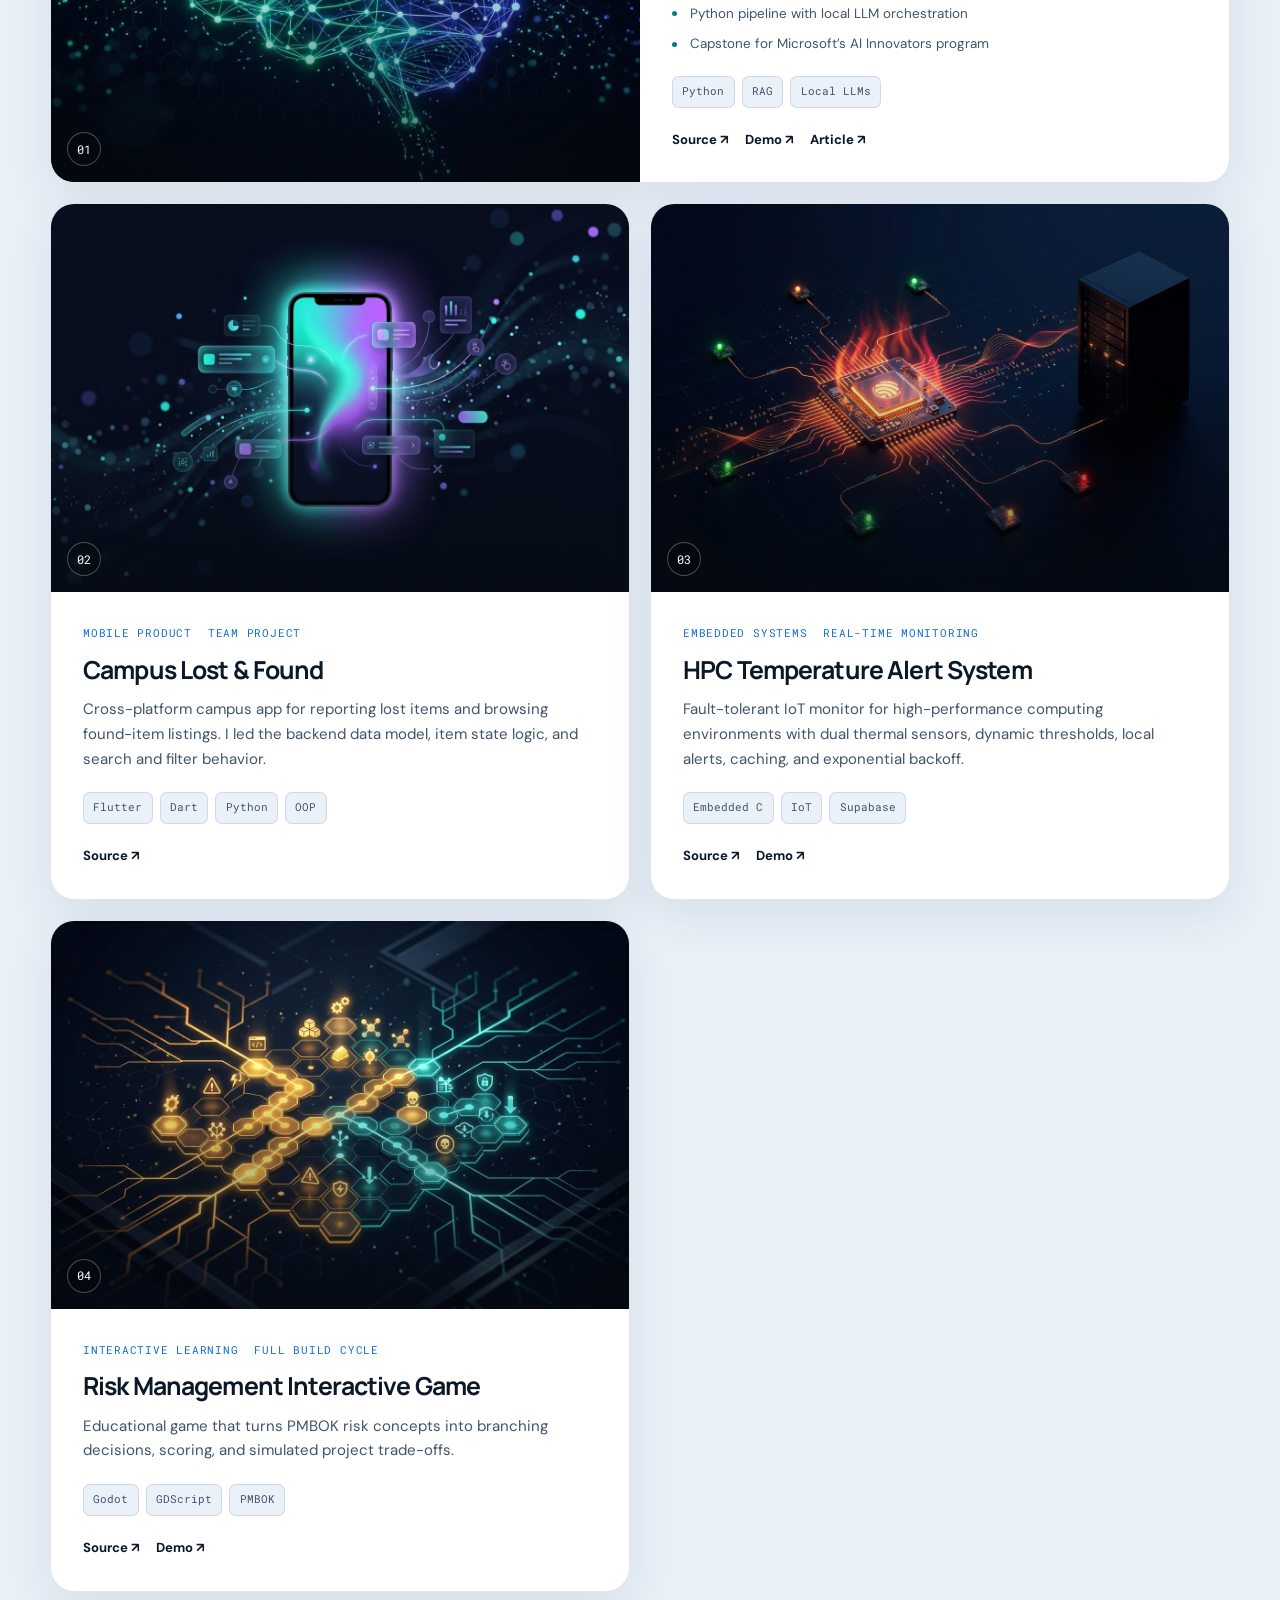
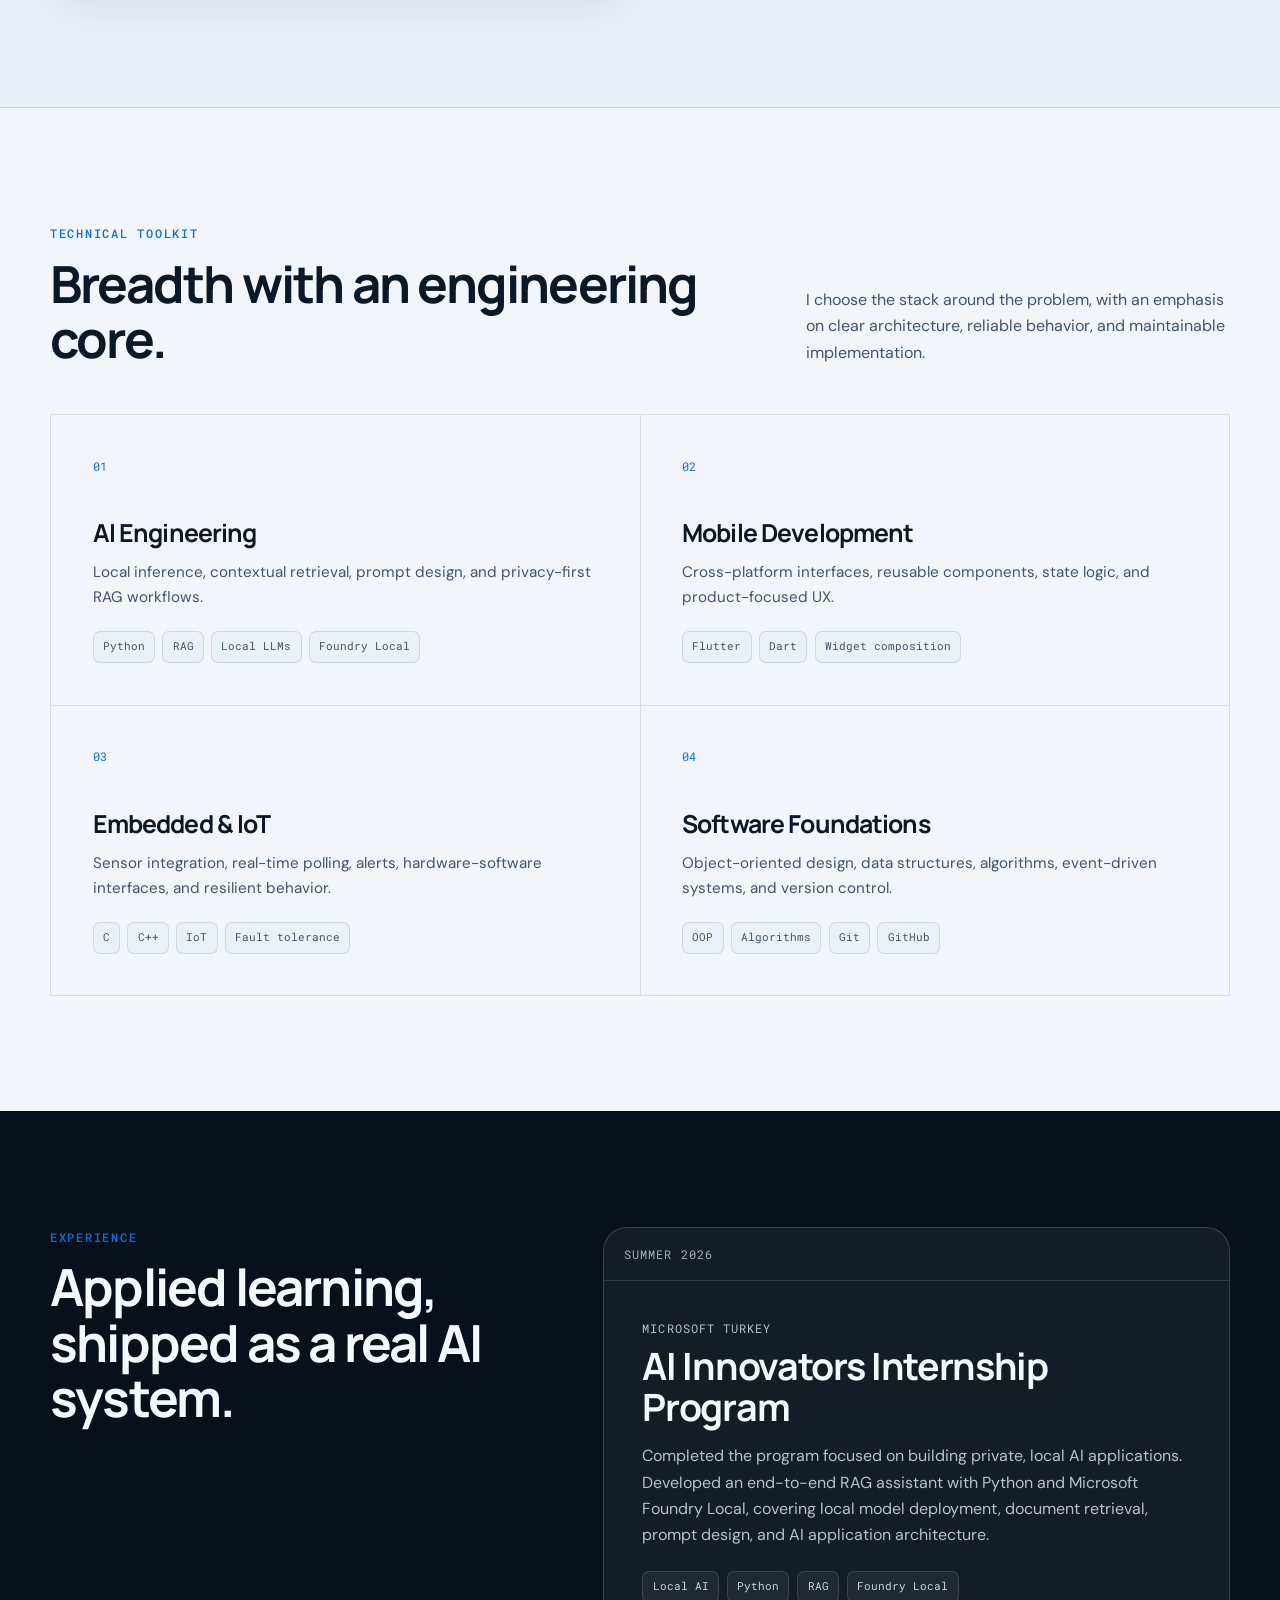
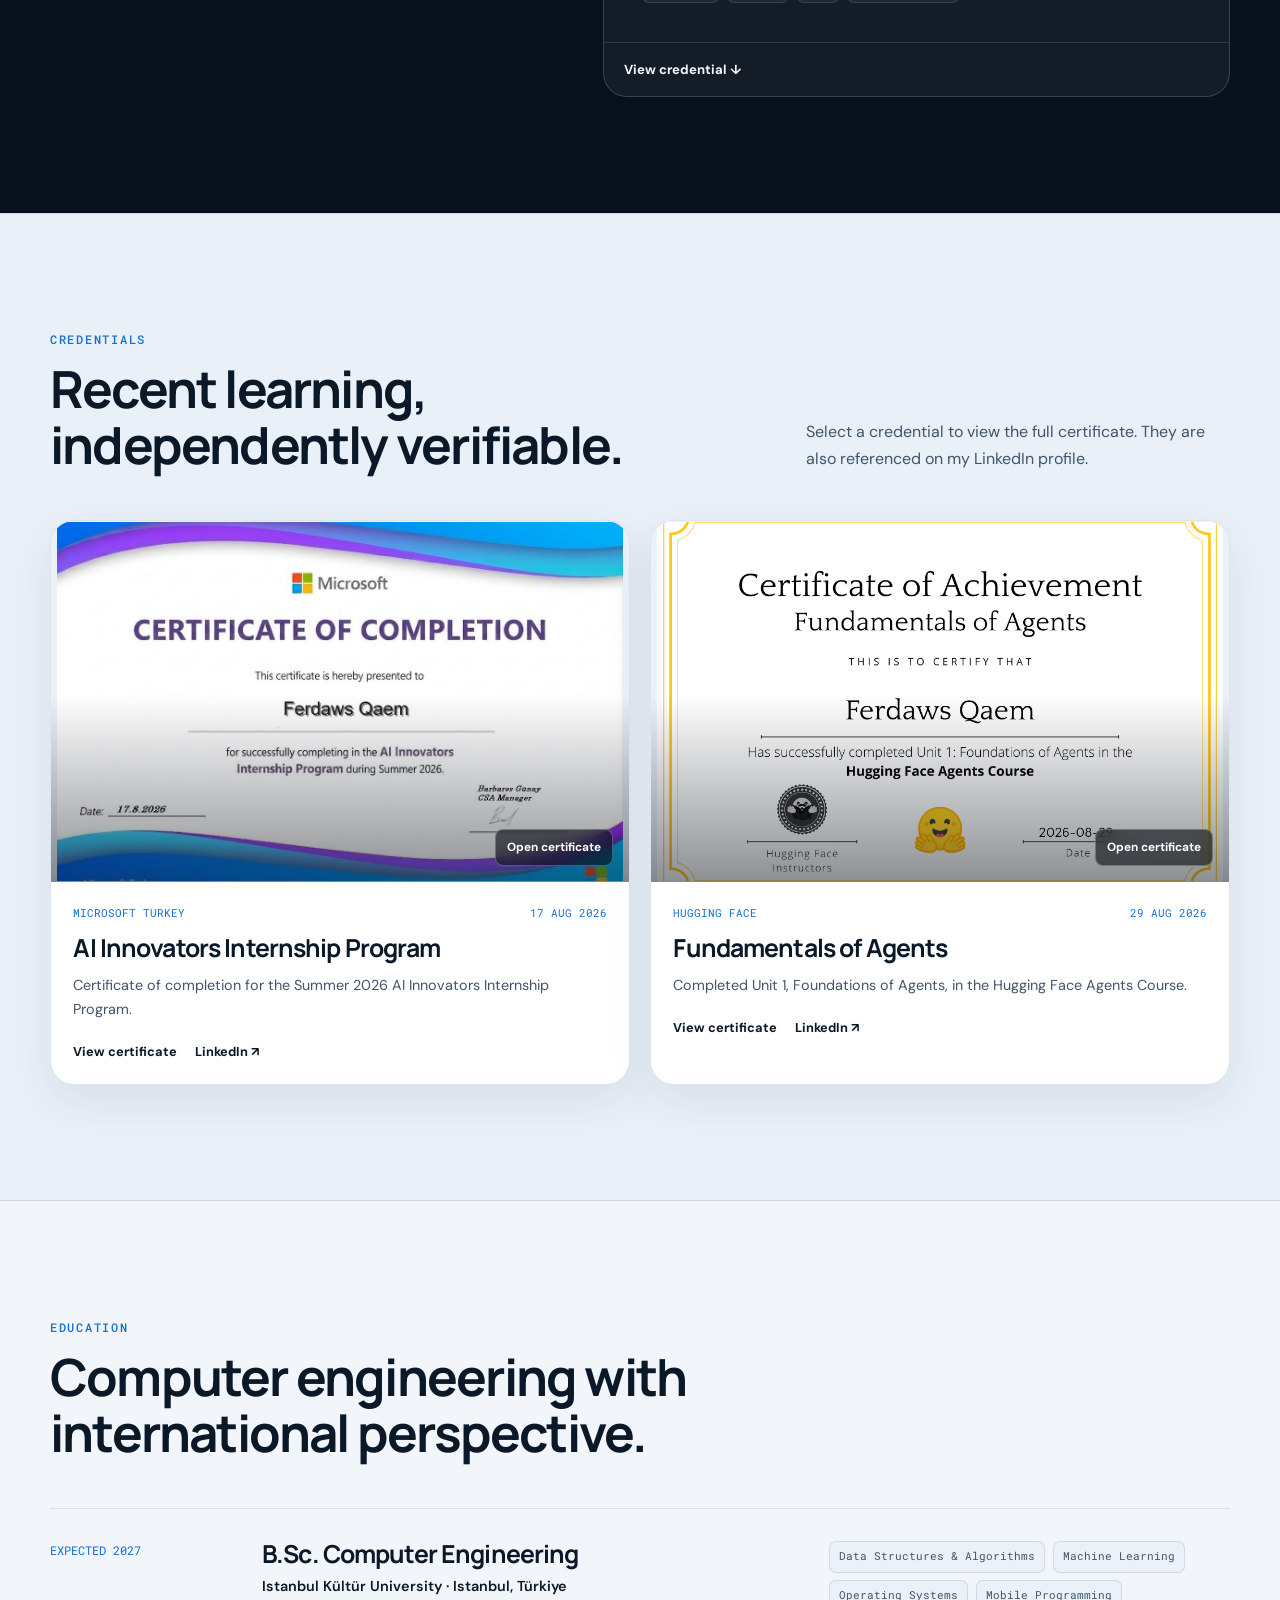
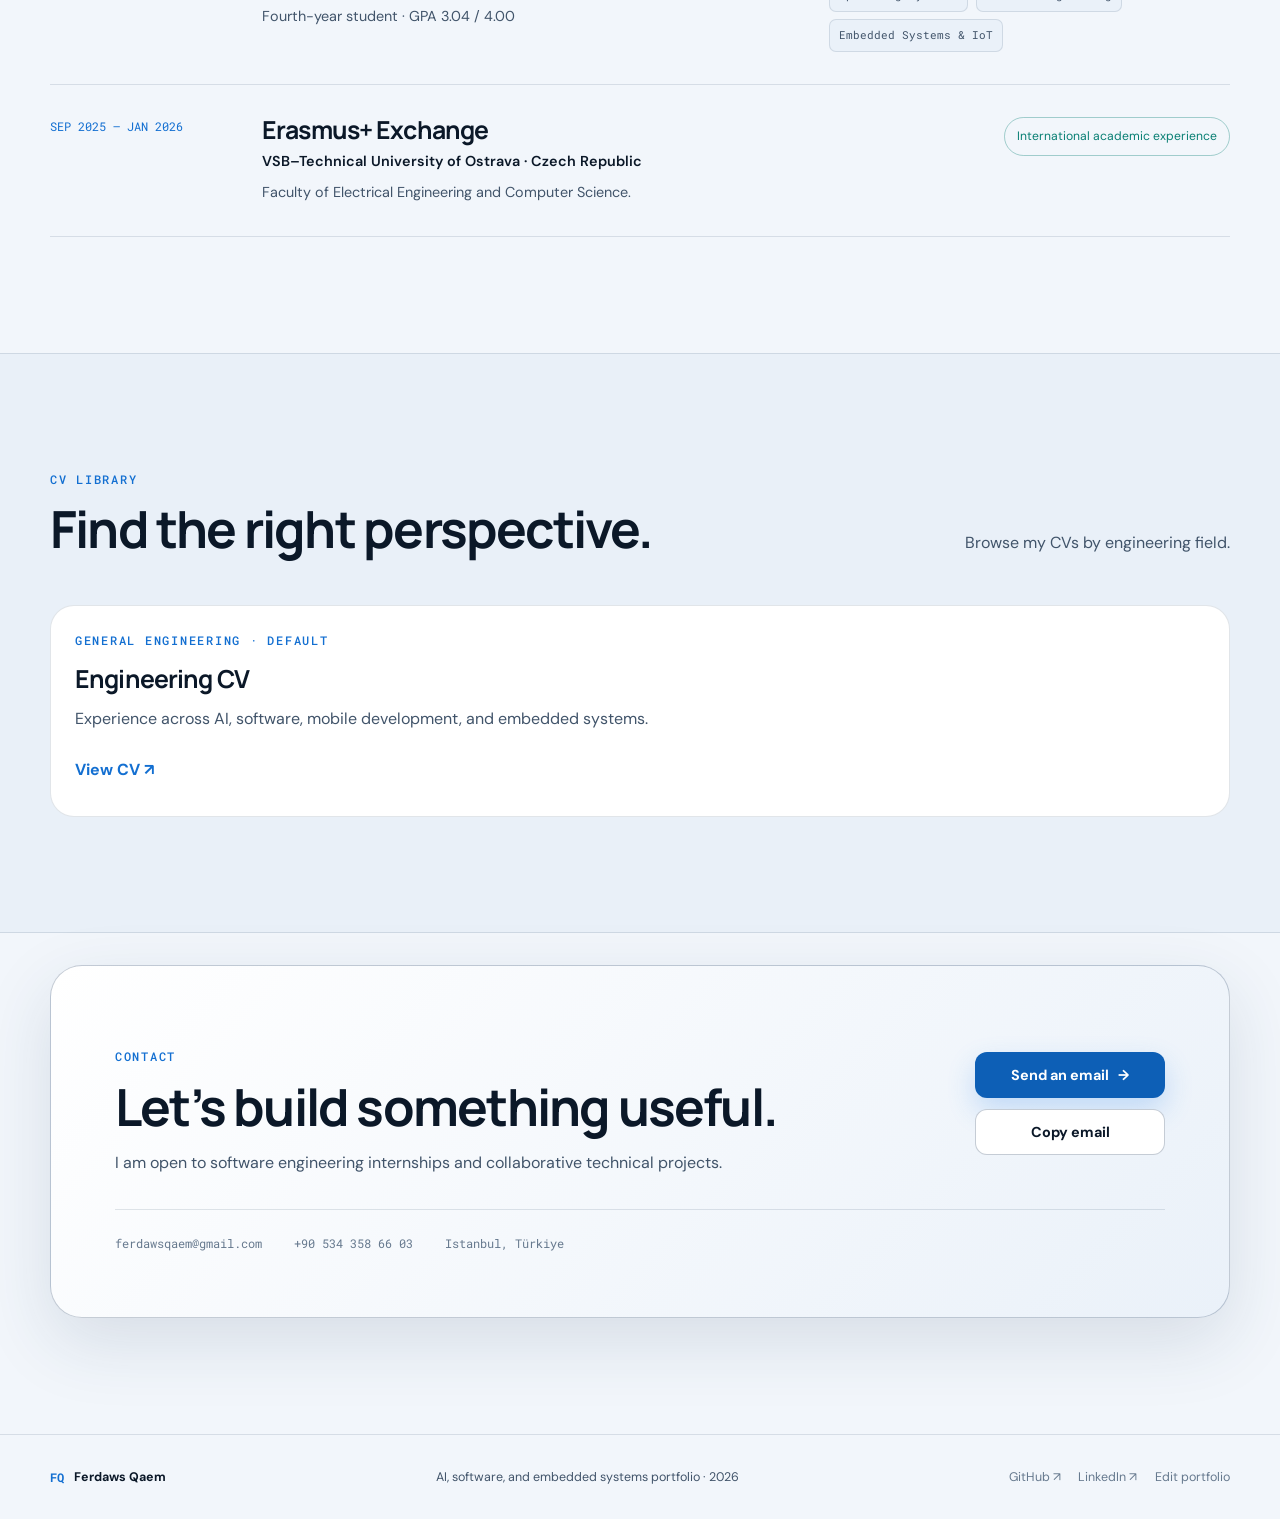
==== commit 34cc3028: "feat: add protected portfolio editor and CV library" ====
--- a/index.html
+++ b/index.html
@@ -21,7 +21,7 @@
   <link rel="preconnect" href="https://fonts.googleapis.com" />
   <link rel="preconnect" href="https://fonts.gstatic.com" crossorigin />
   <link href="https://fonts.googleapis.com/css2?family=DM+Sans:wght@400;500;600;700&family=Manrope:wght@500;600;700;800&family=Roboto+Mono:wght@400;500&display=swap" rel="stylesheet" />
-  <link rel="stylesheet" href="assets/css/style.css?v=20260921-ios" />
+  <link rel="stylesheet" href="assets/css/style.css?v=20261104" />
 </head>
 <body>
   <a href="#main-content" class="skip-link">Skip to main content</a>
@@ -38,6 +38,7 @@
         <li><a href="#experience" class="nav-link" data-section="experience">Experience</a></li>
         <li><a href="#credentials" class="nav-link" data-section="credentials">Credentials</a></li>
         <li><a href="#education" class="nav-link" data-section="education">Education</a></li>
+        <li><a href="#cvs" class="nav-link" data-section="cvs">CVs</a></li>
         <li><a href="#contact" class="nav-link" data-section="contact">Contact</a></li>
       </ul>
       <div class="nav-actions">
@@ -70,6 +71,7 @@
           </div>
         </div>
         <aside class="hero-panel" aria-label="Profile highlights">
+          <div class="portrait-holder"><img id="profile-photo" alt="" hidden decoding="async" /><div id="photo-placeholder"><span id="photo-initials">FQ</span><p>Ferdaws Qaem</p><span>AI · Software · Embedded systems</span></div></div>
           <div class="hero-panel-head"><span>Profile snapshot</span><span class="status-code">AVAILABLE / 2026</span></div>
           <div class="hero-panel-main">
             <div class="code-window" aria-hidden="true">
@@ -133,6 +135,8 @@
       <article class="education-item reveal"><div class="education-period">Sep 2025 — Jan 2026</div><div><h3>Erasmus+ Exchange</h3><p class="education-school">VSB–Technical University of Ostrava · Czech Republic</p><p>Faculty of Electrical Engineering and Computer Science.</p></div><div class="education-badge">International academic experience</div></article>
     </div></div></section>
 
+    <section id="cvs" class="section section--raised" aria-labelledby="cvs-title"><div class="container"><header class="section-header"><div><p class="section-kicker">CV library</p><h2 id="cvs-title">Find the right perspective.</h2></div><p>Browse my CVs by engineering field.</p></header><div id="cv-list" class="cv-grid"><article class="cv-card"><p class="section-kicker">General engineering · Default</p><h3>Engineering CV</h3><p>Experience across AI, software, mobile development, and embedded systems.</p><a href="CV/Ferdaws_Qaem_Resume.pdf">View CV ↗</a></article></div></div></section>
+
     <section id="contact" class="section contact-section" aria-labelledby="contact-title"><div class="container contact-card reveal"><div><p class="section-kicker">Contact</p><h2 id="contact-title">Let’s build something useful.</h2><p>I am open to software engineering internships and collaborative technical projects.</p></div><div class="contact-actions"><a href="mailto:ferdawsqaem@gmail.com" class="btn btn-primary">Send an email <span aria-hidden="true">→</span></a><button class="btn btn-secondary" id="copy-email" type="button" data-email="ferdawsqaem@gmail.com">Copy email</button></div><div class="contact-details"><a href="mailto:ferdawsqaem@gmail.com">ferdawsqaem@gmail.com</a><a href="tel:+905343586603">+90 534 358 66 03</a><span>Istanbul, Türkiye</span></div></div></section>
   </main>
 
@@ -141,6 +145,10 @@
   <dialog class="certificate-dialog" id="certificate-dialog" aria-labelledby="certificate-dialog-title"><div class="dialog-head"><div><p id="certificate-dialog-issuer"></p><h2 id="certificate-dialog-title">Certificate</h2></div><button type="button" class="dialog-close" id="dialog-close" aria-label="Close certificate viewer">Close</button></div><div class="dialog-image-wrap"><img id="certificate-dialog-image" src="" alt="" decoding="async" /></div></dialog>
   <div class="toast" id="toast" role="status" aria-live="polite">Email copied to clipboard</div>
   <button class="back-to-top" id="back-to-top" type="button" aria-label="Back to top">↑</button>
-  <script src="assets/js/main.js?v=20260921-ios" defer></script>
+  <script src="assets/js/cms-config.js?v=20261104" defer></script>
+  <script src="assets/js/content-core.js?v=20261104" defer></script>
+  <script src="assets/js/cms-api.js?v=20261104" defer></script>
+  <script src="assets/js/content-renderer.js?v=20261104" defer></script>
+  <script src="assets/js/main.js?v=20261104" defer></script>
 </body>
 </html>
--- a/assets/css/style.css
+++ b/assets/css/style.css
@@ -48,6 +48,7 @@
 }
 
 *, *::before, *::after { box-sizing: border-box; }
+[hidden] { display: none !important; }
 * { margin: 0; }
 html { max-width: 100%; overflow-x: hidden; scroll-behavior: smooth; scroll-padding-top: calc(var(--nav-height) + env(safe-area-inset-top, 0px) + 24px); -webkit-text-size-adjust: 100%; text-size-adjust: 100%; }
 body {
@@ -358,6 +359,19 @@
   .hero-links a, .project-actions a, .credential-actions a, .text-button, .contact-details a, .footer-inner > div a { display: inline-flex; align-items: center; min-height: 44px; }
 }
 @media (hover: none) { .project-open { opacity: 1; transform: none; } }
+.portrait-holder { padding: 1.25rem; border-bottom: 1px solid var(--border); background: linear-gradient(135deg,var(--surface-2),var(--surface)); }
+.portrait-holder img { width: 100%; max-height: 320px; aspect-ratio: 4 / 3; border-radius: var(--radius-md); object-fit: cover; object-position: center 30%; }
+#photo-placeholder { min-height: 170px; display: flex; flex-direction: column; justify-content: center; align-items: center; gap: .5rem; text-align: center; }
+#photo-initials { display: grid; place-items: center; width: 76px; height: 76px; border: 1px solid var(--border-strong); border-radius: 50%; color: var(--blue); background: var(--bg); font-family: Manrope,system-ui,sans-serif; font-size: 1.6rem; }
+#photo-placeholder > span:last-child { color: var(--text-muted); font-size: .75rem; }
+.cv-grid { display: grid; grid-template-columns: repeat(auto-fit,minmax(min(100%,280px),1fr)); gap: 1.25rem; }
+.cv-card { min-width: 0; border: 1px solid var(--border); border-radius: var(--radius-lg); padding: 1.5rem; background: var(--surface); }
+.cv-card h3 { margin-bottom: .8rem; overflow-wrap: anywhere; }
+.cv-card p { margin-bottom: 1rem; }
+.cv-card a { display: inline-flex; align-items: center; min-height: 44px; color: var(--blue); font-weight: 700; }
+.hero-copy, .project-content, .education-item > div, .cv-card { overflow-wrap: anywhere; }
+.preview-banner { position: fixed; z-index: 2000; bottom: 0; inset-inline: 0; padding: .55rem; background: var(--blue-strong); color: white; text-align: center; font-size: .75rem; }
+.project-card:not(:has(.project-media)) { grid-template-columns: 1fr; }
 @media (prefers-reduced-motion: reduce) {
   html { scroll-behavior: auto; }
   *, *::before, *::after { animation-duration: 0.01ms !important; animation-iteration-count: 1 !important; scroll-behavior: auto !important; transition-duration: 0.01ms !important; }
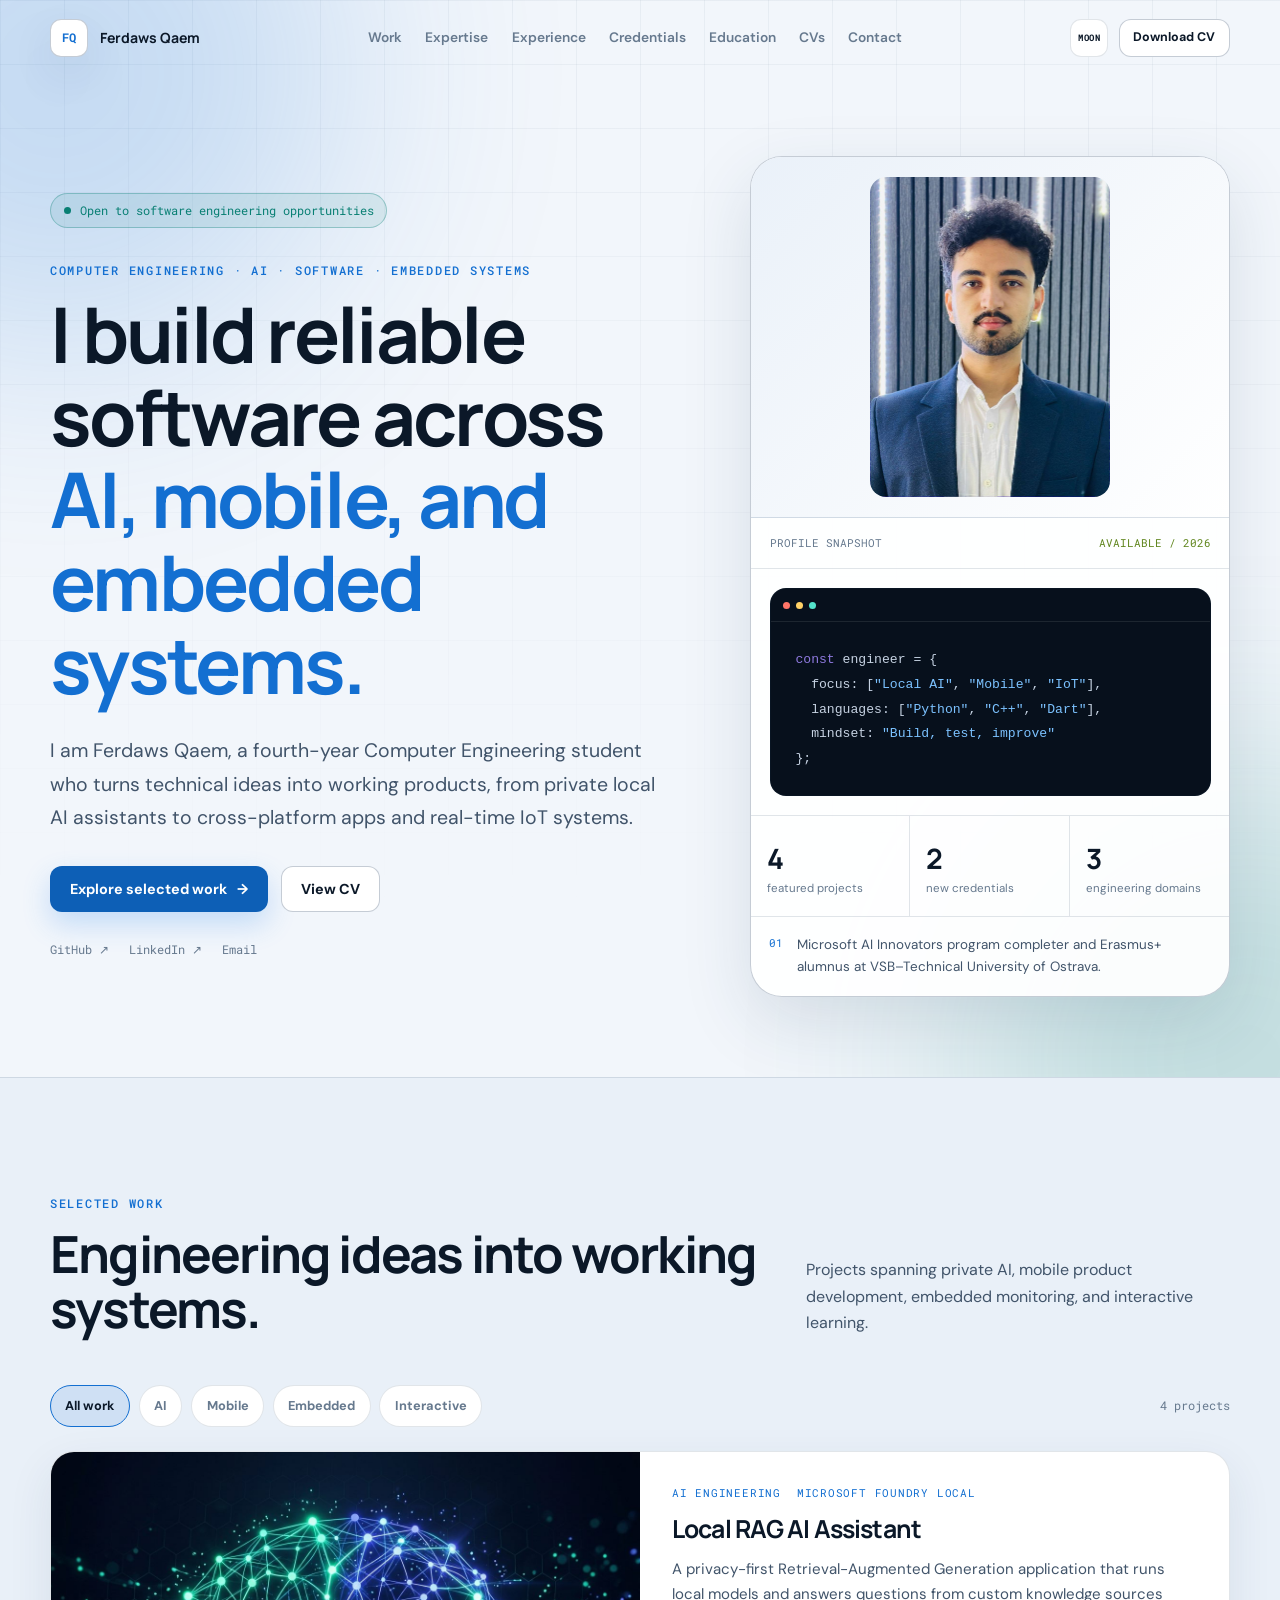
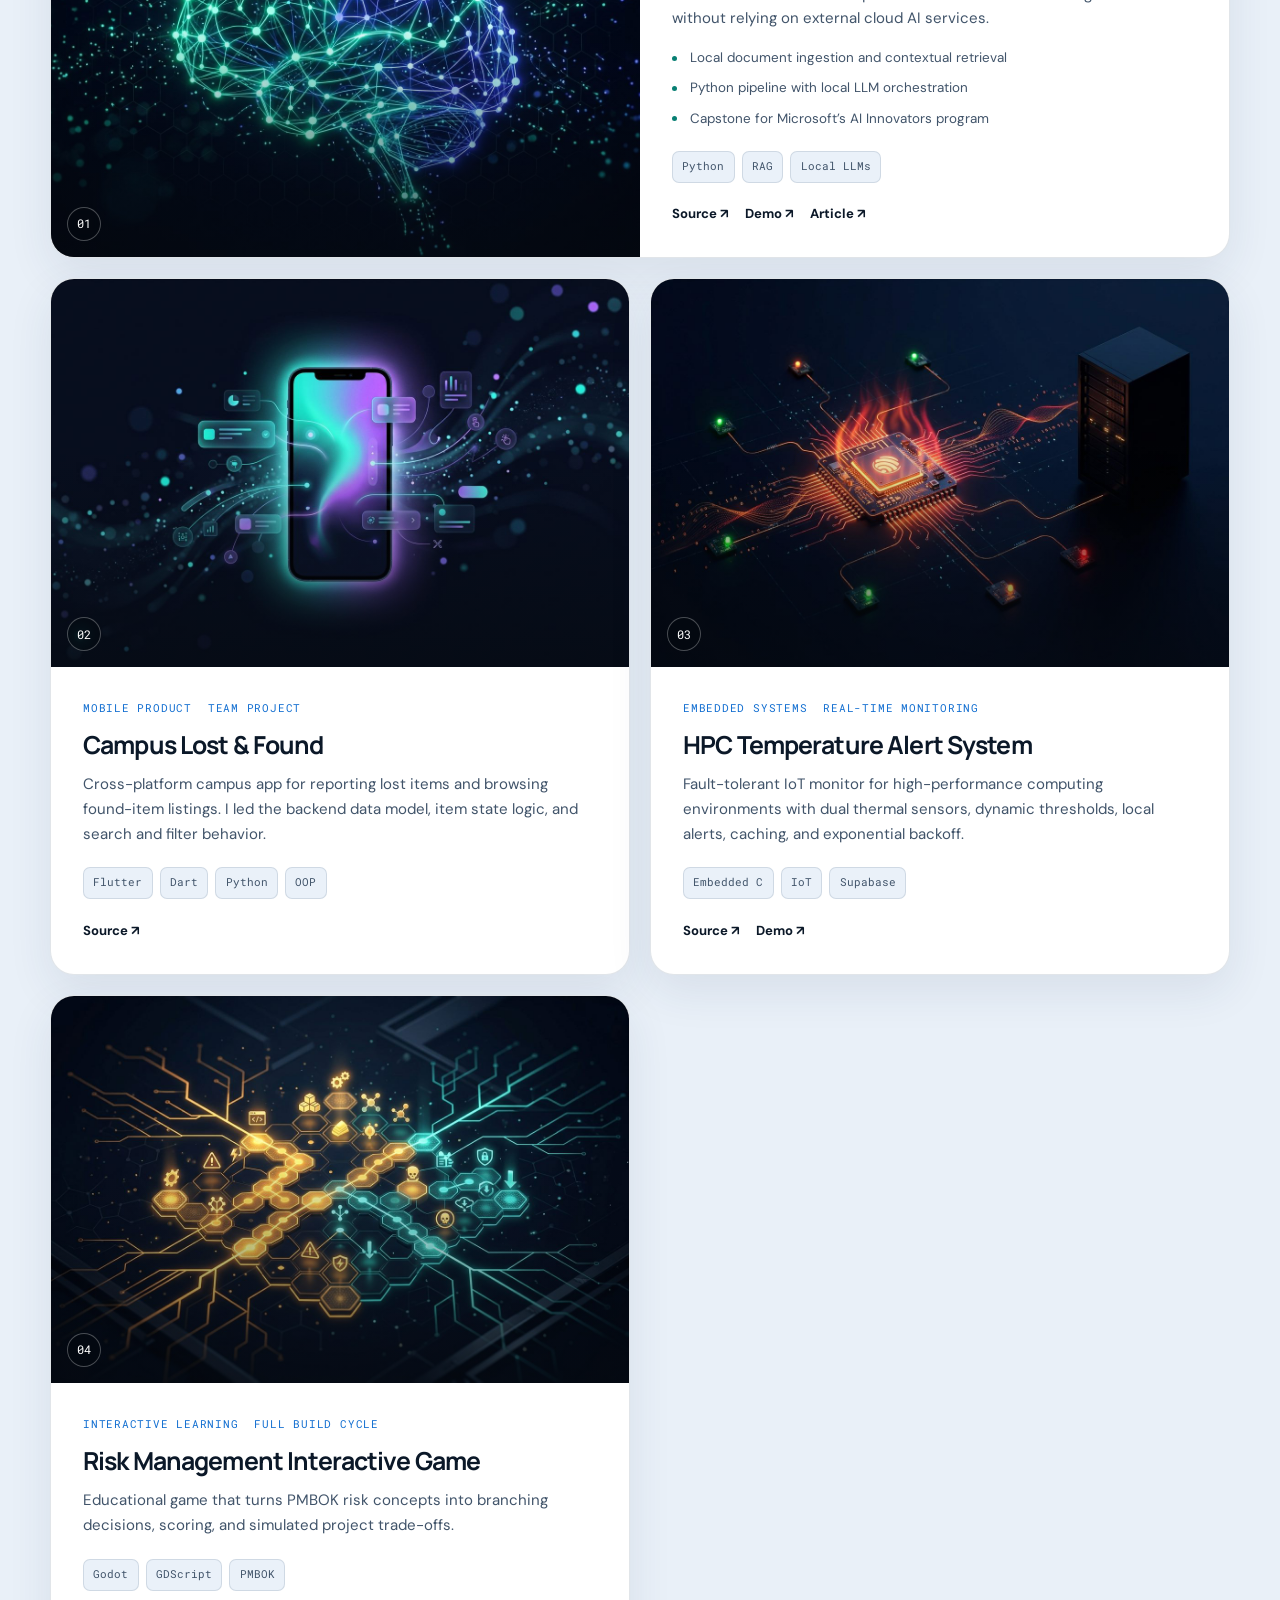
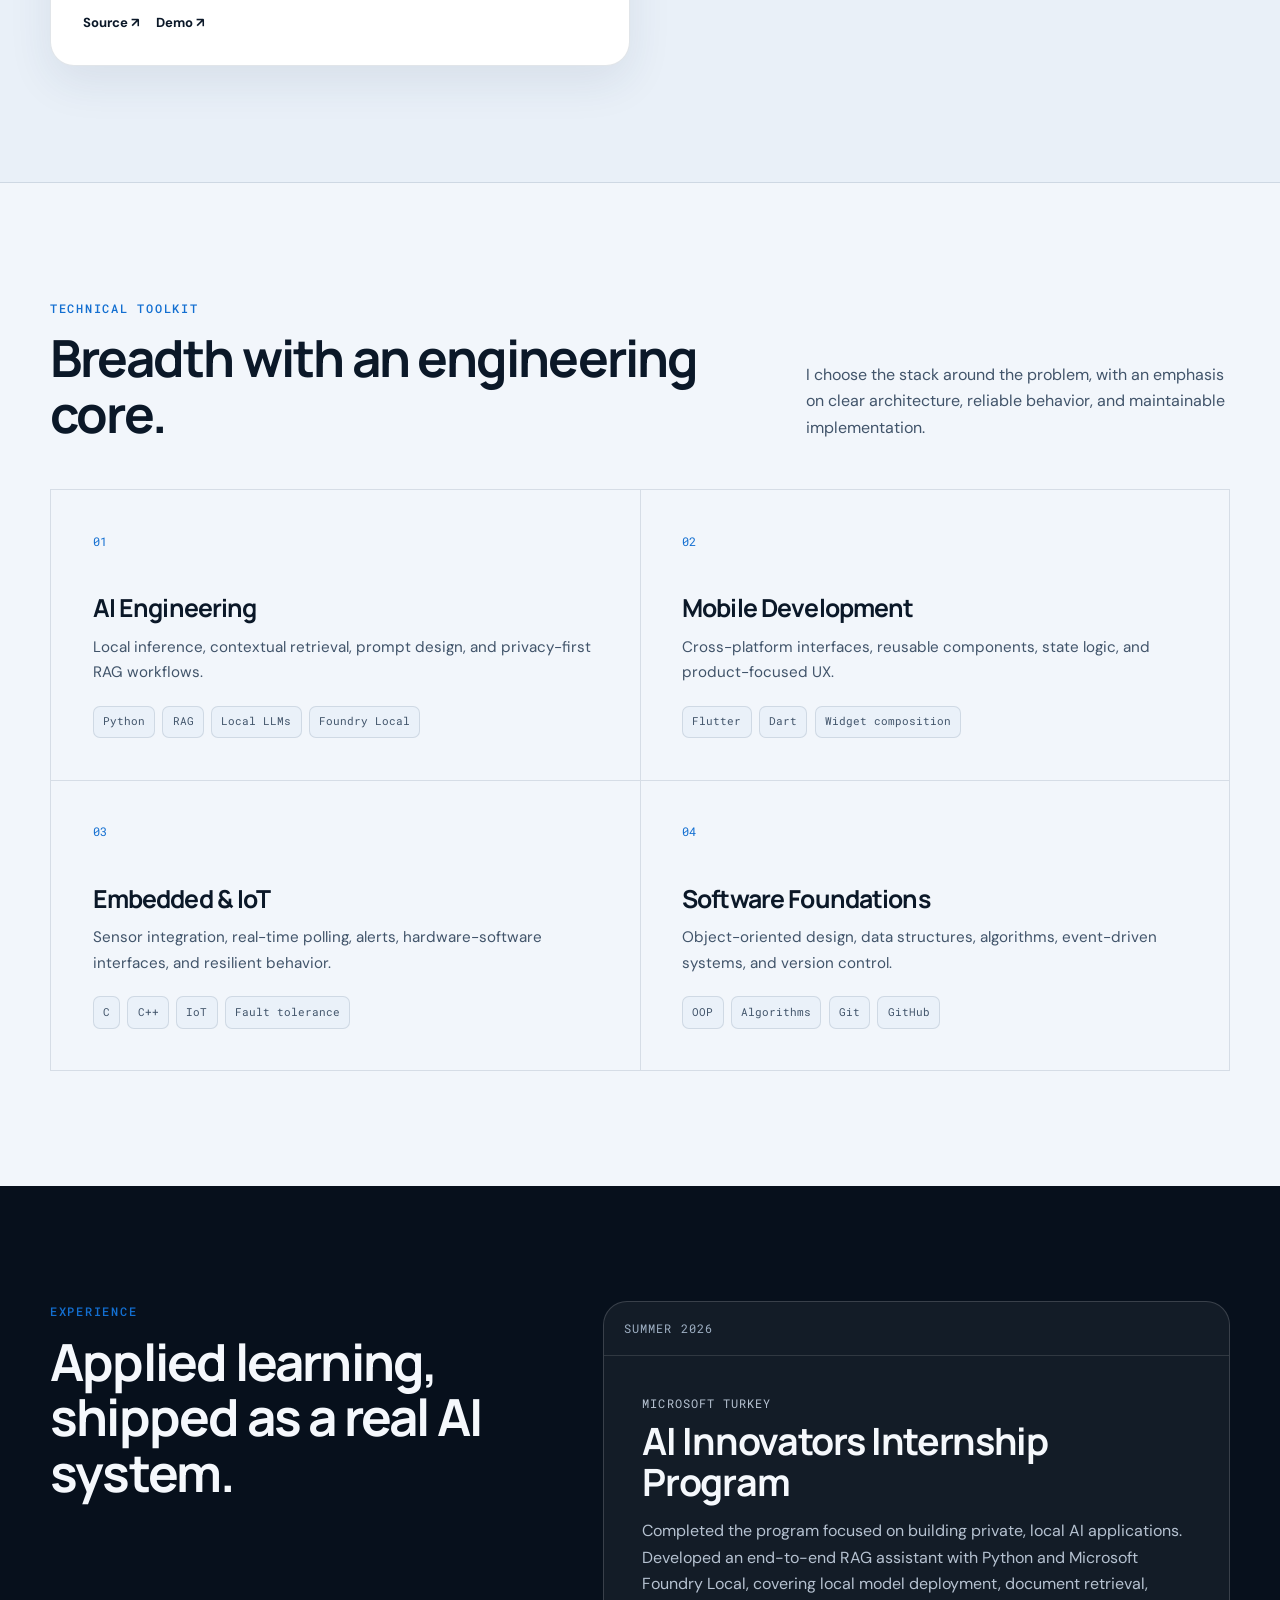
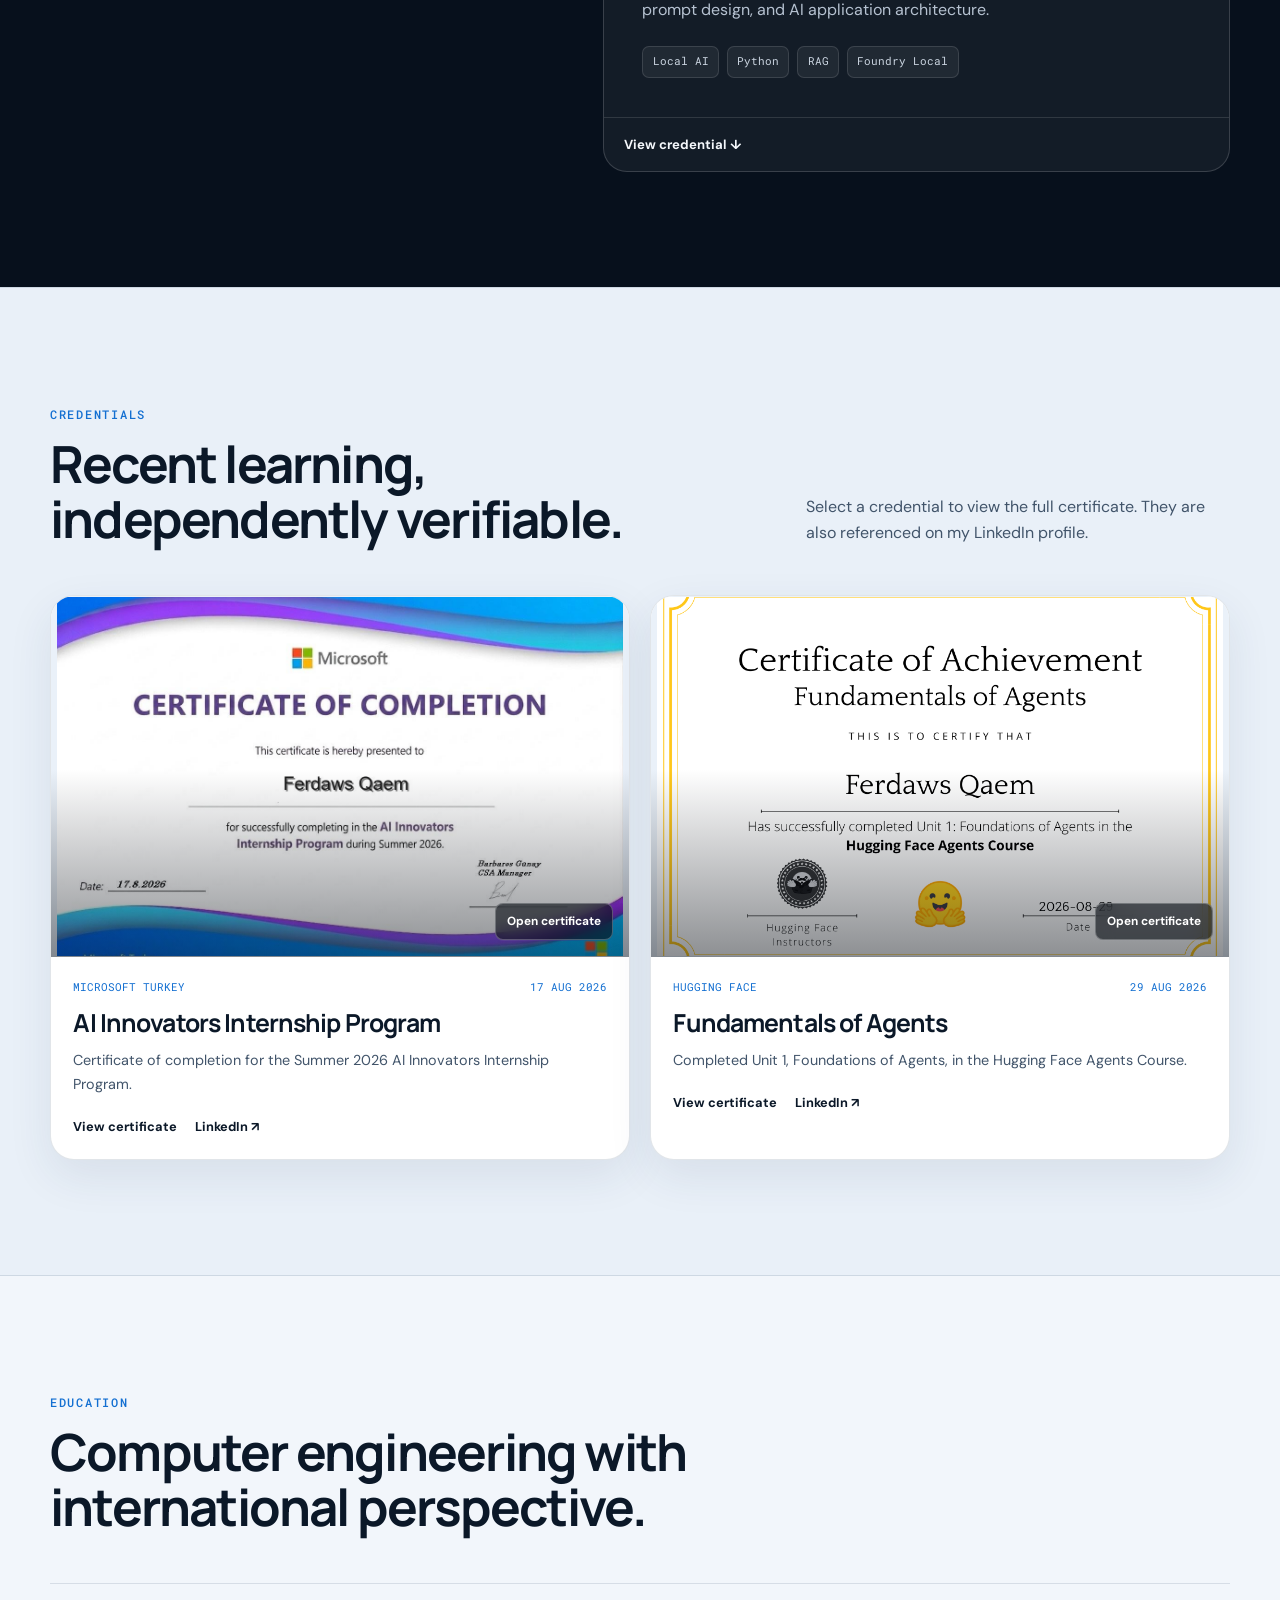
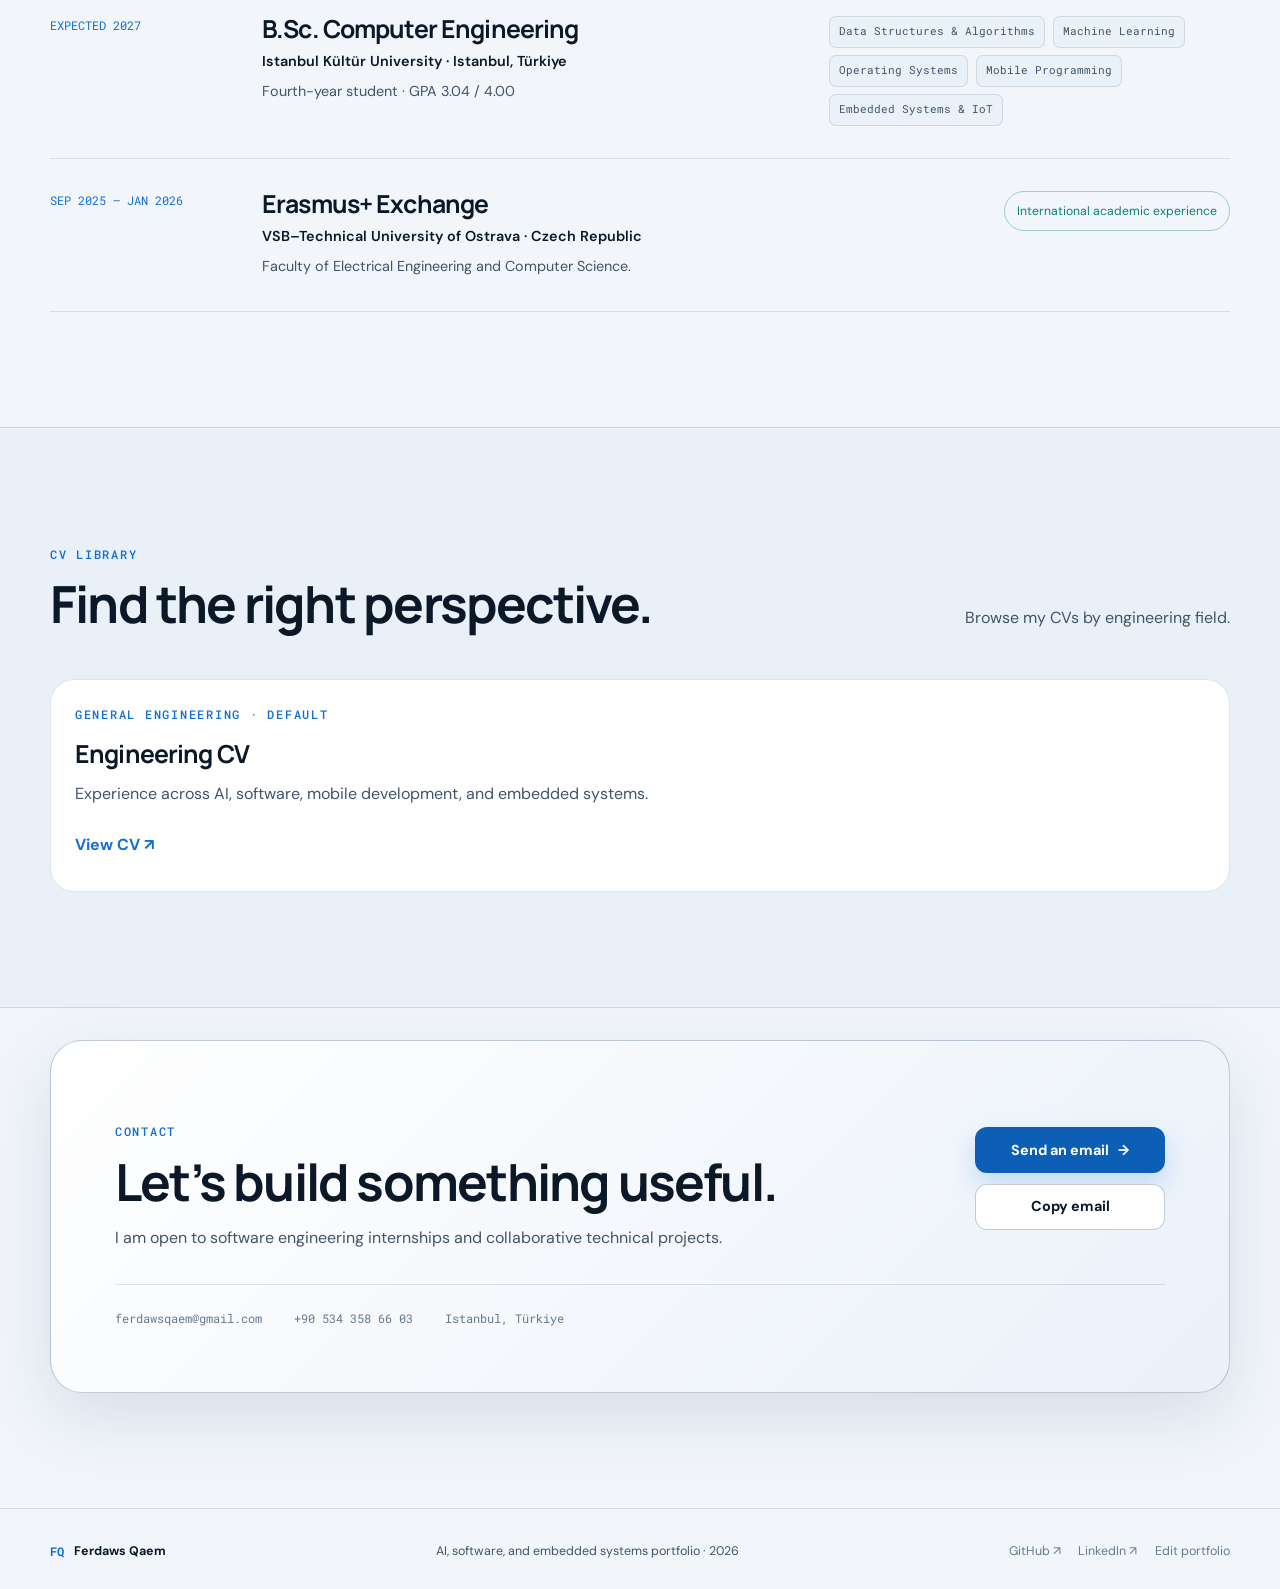
==== commit 211027c4: "feat: add personal profile portrait" ====
--- a/index.html
+++ b/index.html
@@ -21,7 +21,7 @@
   <link rel="preconnect" href="https://fonts.googleapis.com" />
   <link rel="preconnect" href="https://fonts.gstatic.com" crossorigin />
   <link href="https://fonts.googleapis.com/css2?family=DM+Sans:wght@400;500;600;700&family=Manrope:wght@500;600;700;800&family=Roboto+Mono:wght@400;500&display=swap" rel="stylesheet" />
-  <link rel="stylesheet" href="assets/css/style.css?v=20261104" />
+  <link rel="stylesheet" href="assets/css/style.css?v=20261104-photo" />
 </head>
 <body>
   <a href="#main-content" class="skip-link">Skip to main content</a>
@@ -71,7 +71,7 @@
           </div>
         </div>
         <aside class="hero-panel" aria-label="Profile highlights">
-          <div class="portrait-holder"><img id="profile-photo" alt="" hidden decoding="async" /><div id="photo-placeholder"><span id="photo-initials">FQ</span><p>Ferdaws Qaem</p><span>AI · Software · Embedded systems</span></div></div>
+          <div class="portrait-holder"><img id="profile-photo" src="assets/images/profile/ferdaws-qaem.jpg" alt="Portrait of Ferdaws Qaem" width="962" height="1280" decoding="async" /><div id="photo-placeholder" hidden><span id="photo-initials">FQ</span><p>Ferdaws Qaem</p><span>AI · Software · Embedded systems</span></div></div>
           <div class="hero-panel-head"><span>Profile snapshot</span><span class="status-code">AVAILABLE / 2026</span></div>
           <div class="hero-panel-main">
             <div class="code-window" aria-hidden="true">
@@ -148,7 +148,7 @@
   <script src="assets/js/cms-config.js?v=20261104" defer></script>
   <script src="assets/js/content-core.js?v=20261104" defer></script>
   <script src="assets/js/cms-api.js?v=20261104" defer></script>
-  <script src="assets/js/content-renderer.js?v=20261104" defer></script>
-  <script src="assets/js/main.js?v=20261104" defer></script>
+  <script src="assets/js/content-renderer.js?v=20261104-photo" defer></script>
+  <script src="assets/js/main.js?v=20261104-photo" defer></script>
 </body>
 </html>
--- a/assets/css/style.css
+++ b/assets/css/style.css
@@ -360,7 +360,7 @@
 }
 @media (hover: none) { .project-open { opacity: 1; transform: none; } }
 .portrait-holder { padding: 1.25rem; border-bottom: 1px solid var(--border); background: linear-gradient(135deg,var(--surface-2),var(--surface)); }
-.portrait-holder img { width: 100%; max-height: 320px; aspect-ratio: 4 / 3; border-radius: var(--radius-md); object-fit: cover; object-position: center 30%; }
+.portrait-holder img { width: min(100%, 240px); height: auto; margin-inline: auto; aspect-ratio: 3 / 4; border-radius: var(--radius-md); object-fit: cover; object-position: center; }
 #photo-placeholder { min-height: 170px; display: flex; flex-direction: column; justify-content: center; align-items: center; gap: .5rem; text-align: center; }
 #photo-initials { display: grid; place-items: center; width: 76px; height: 76px; border: 1px solid var(--border-strong); border-radius: 50%; color: var(--blue); background: var(--bg); font-family: Manrope,system-ui,sans-serif; font-size: 1.6rem; }
 #photo-placeholder > span:last-child { color: var(--text-muted); font-size: .75rem; }
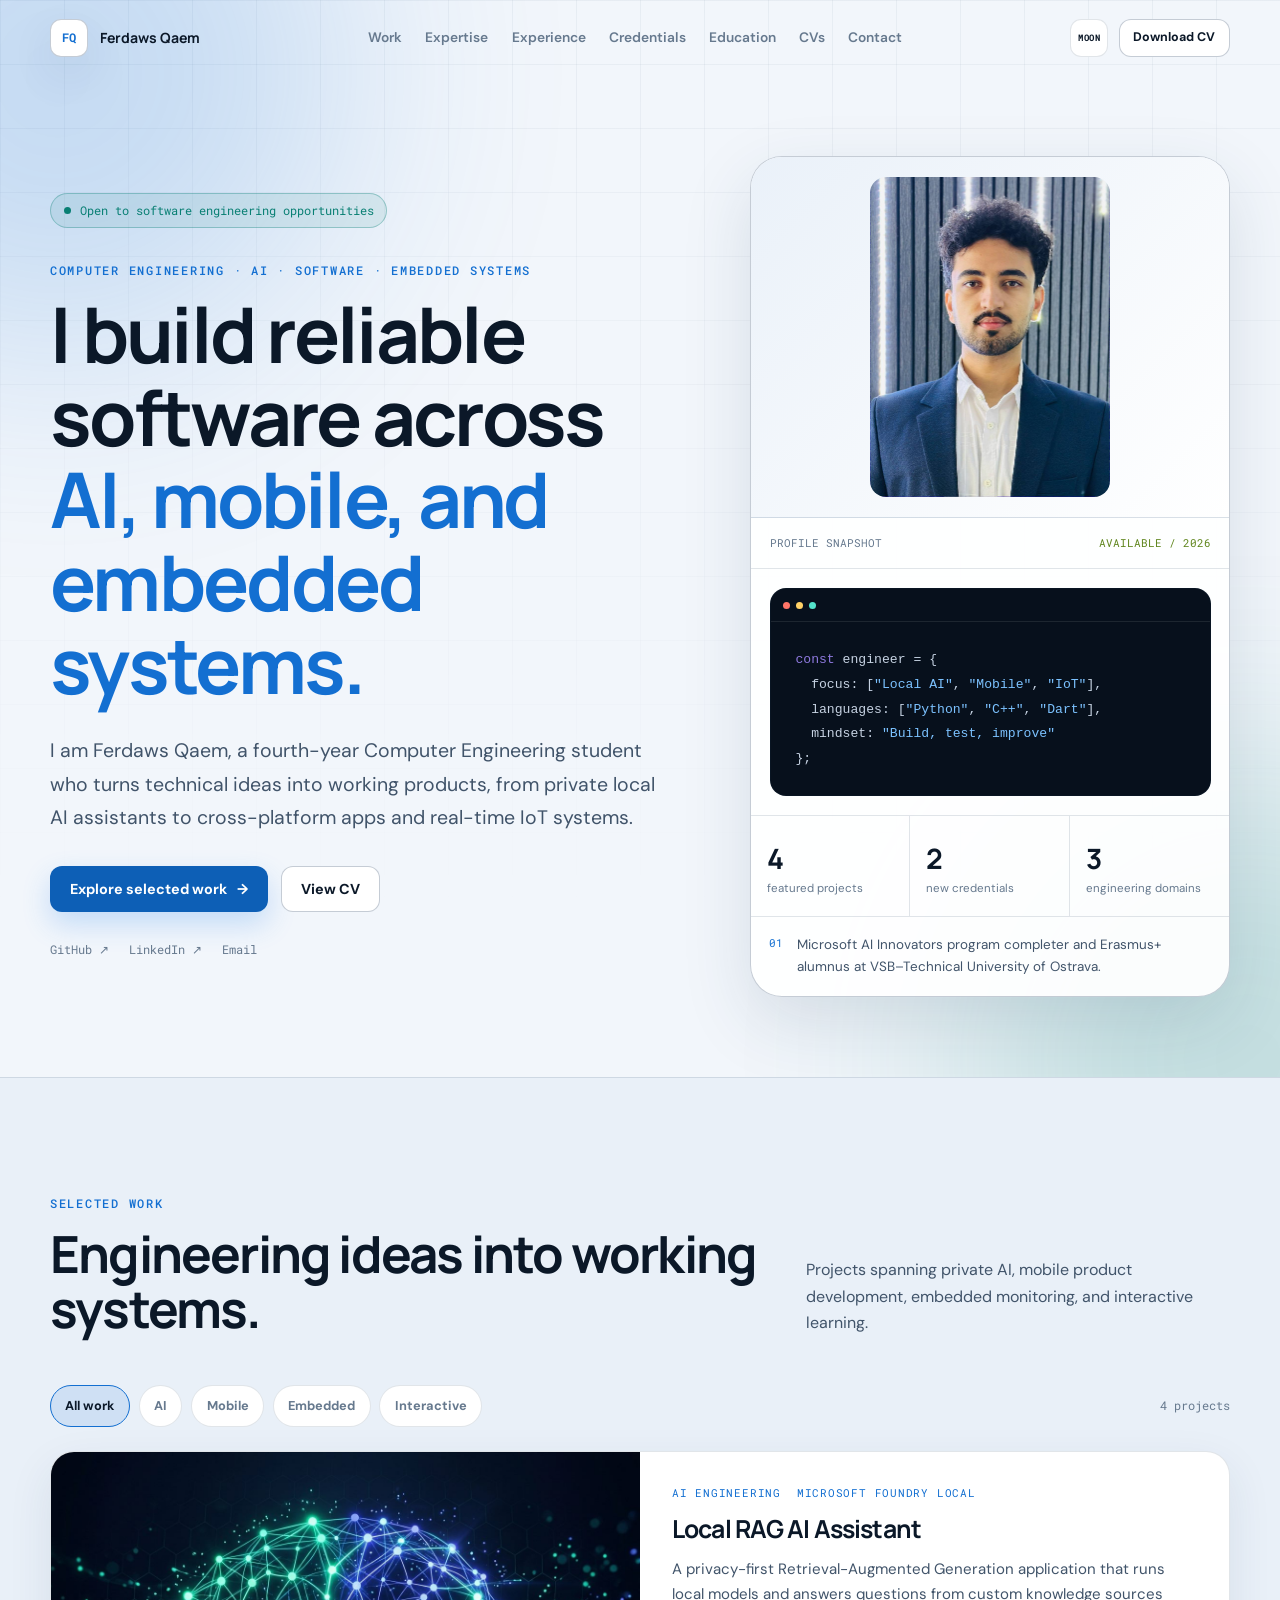
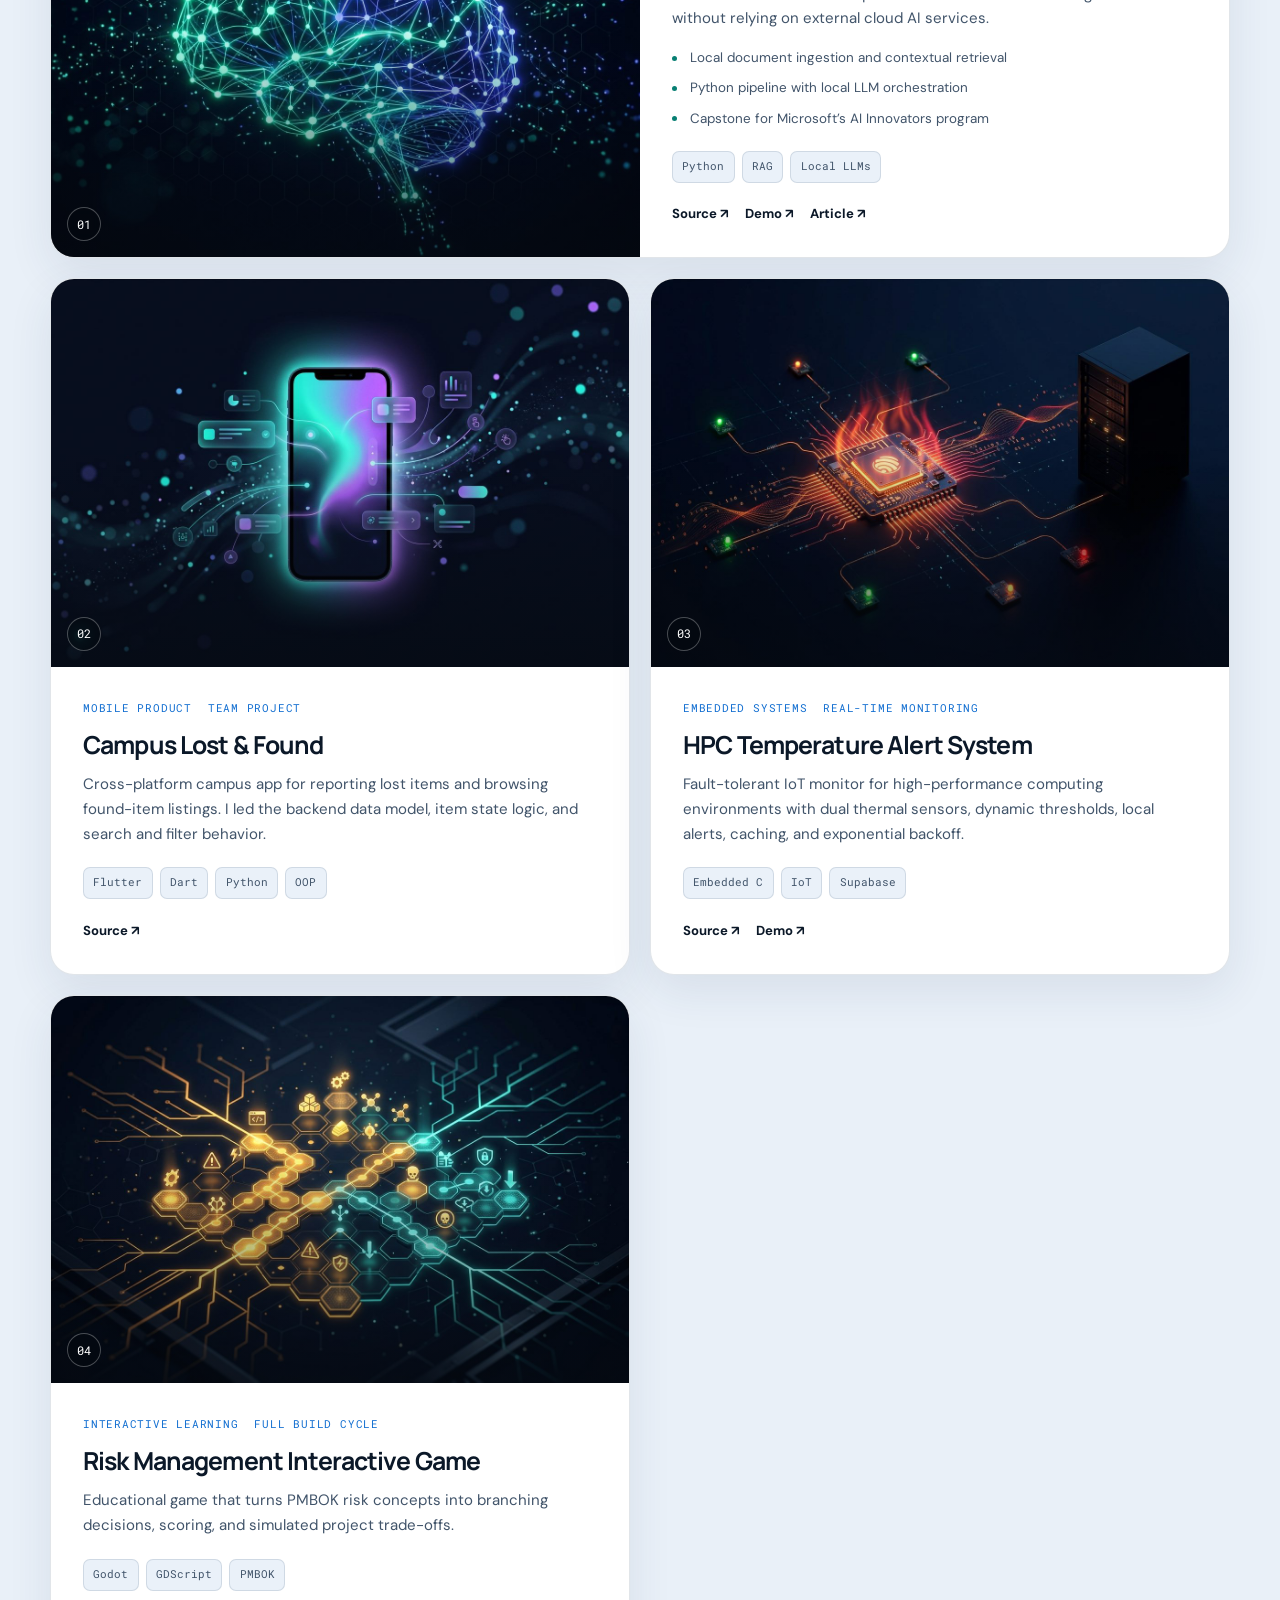
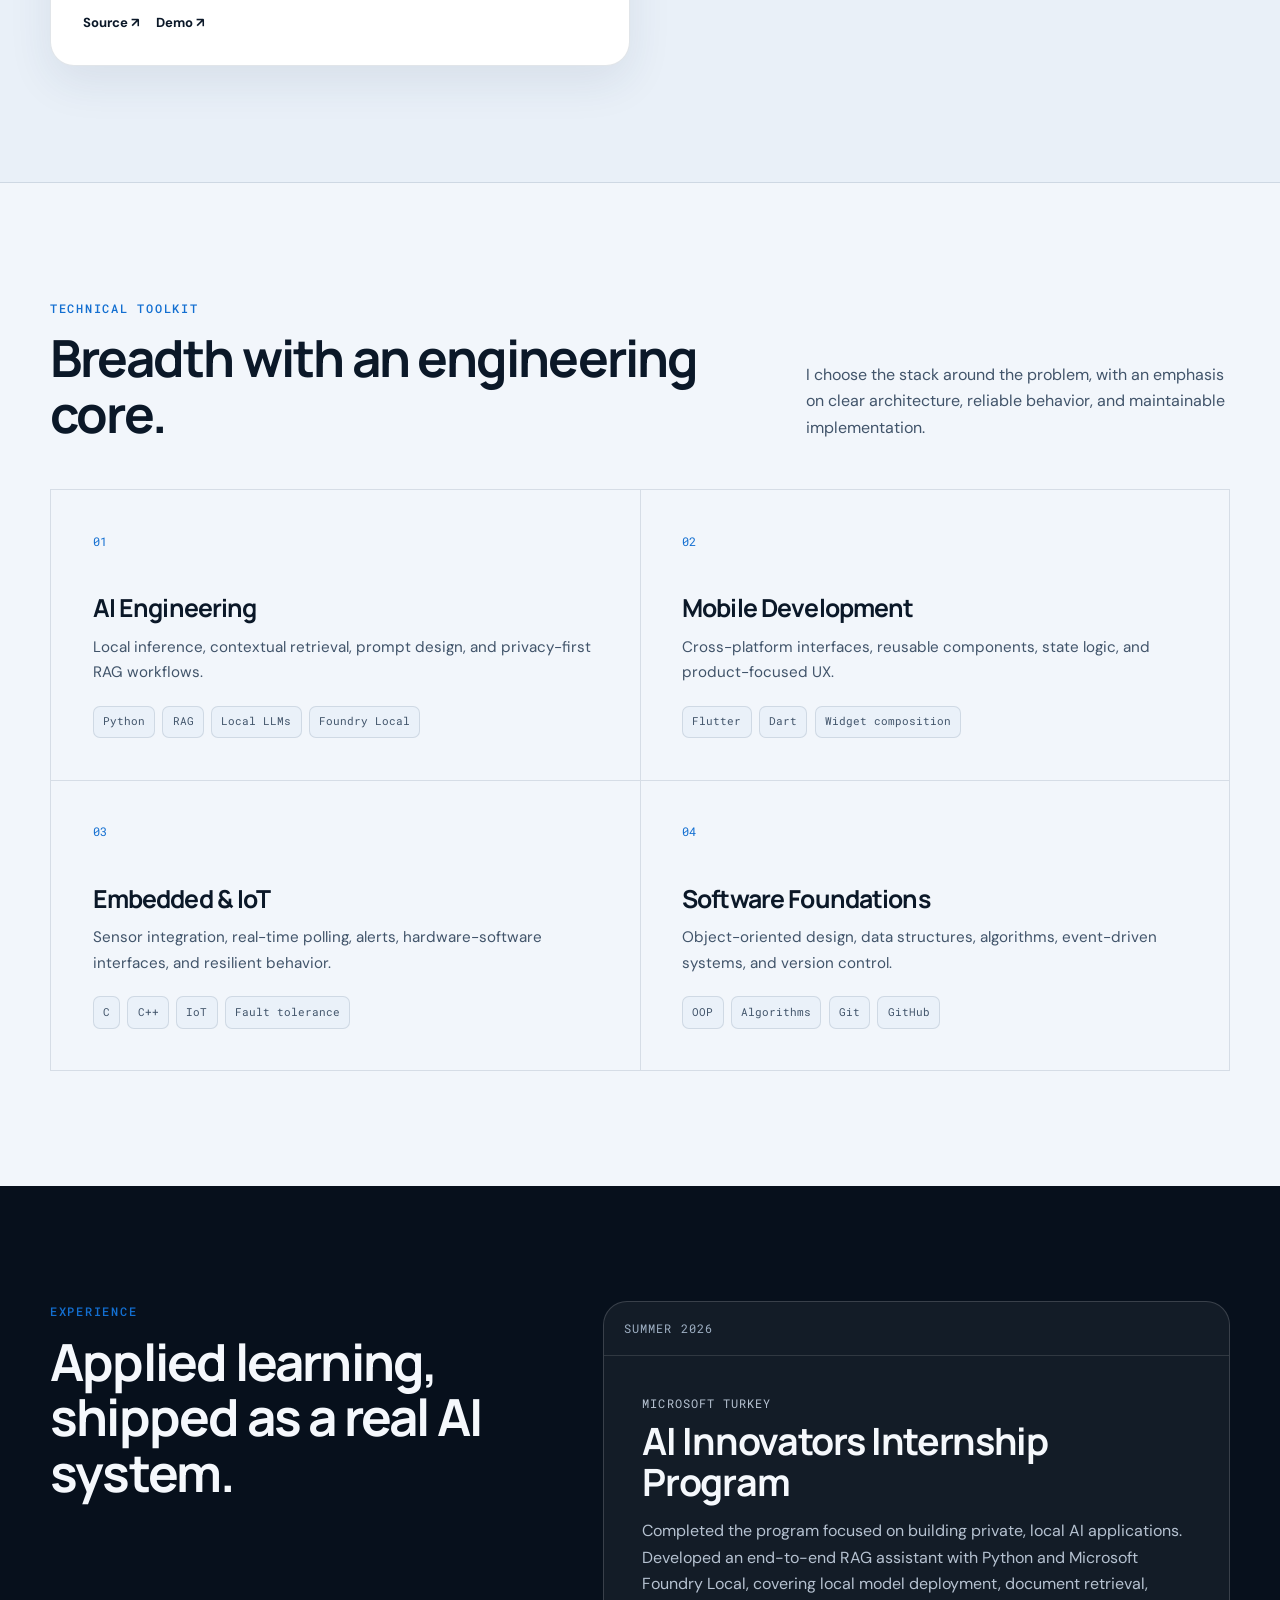
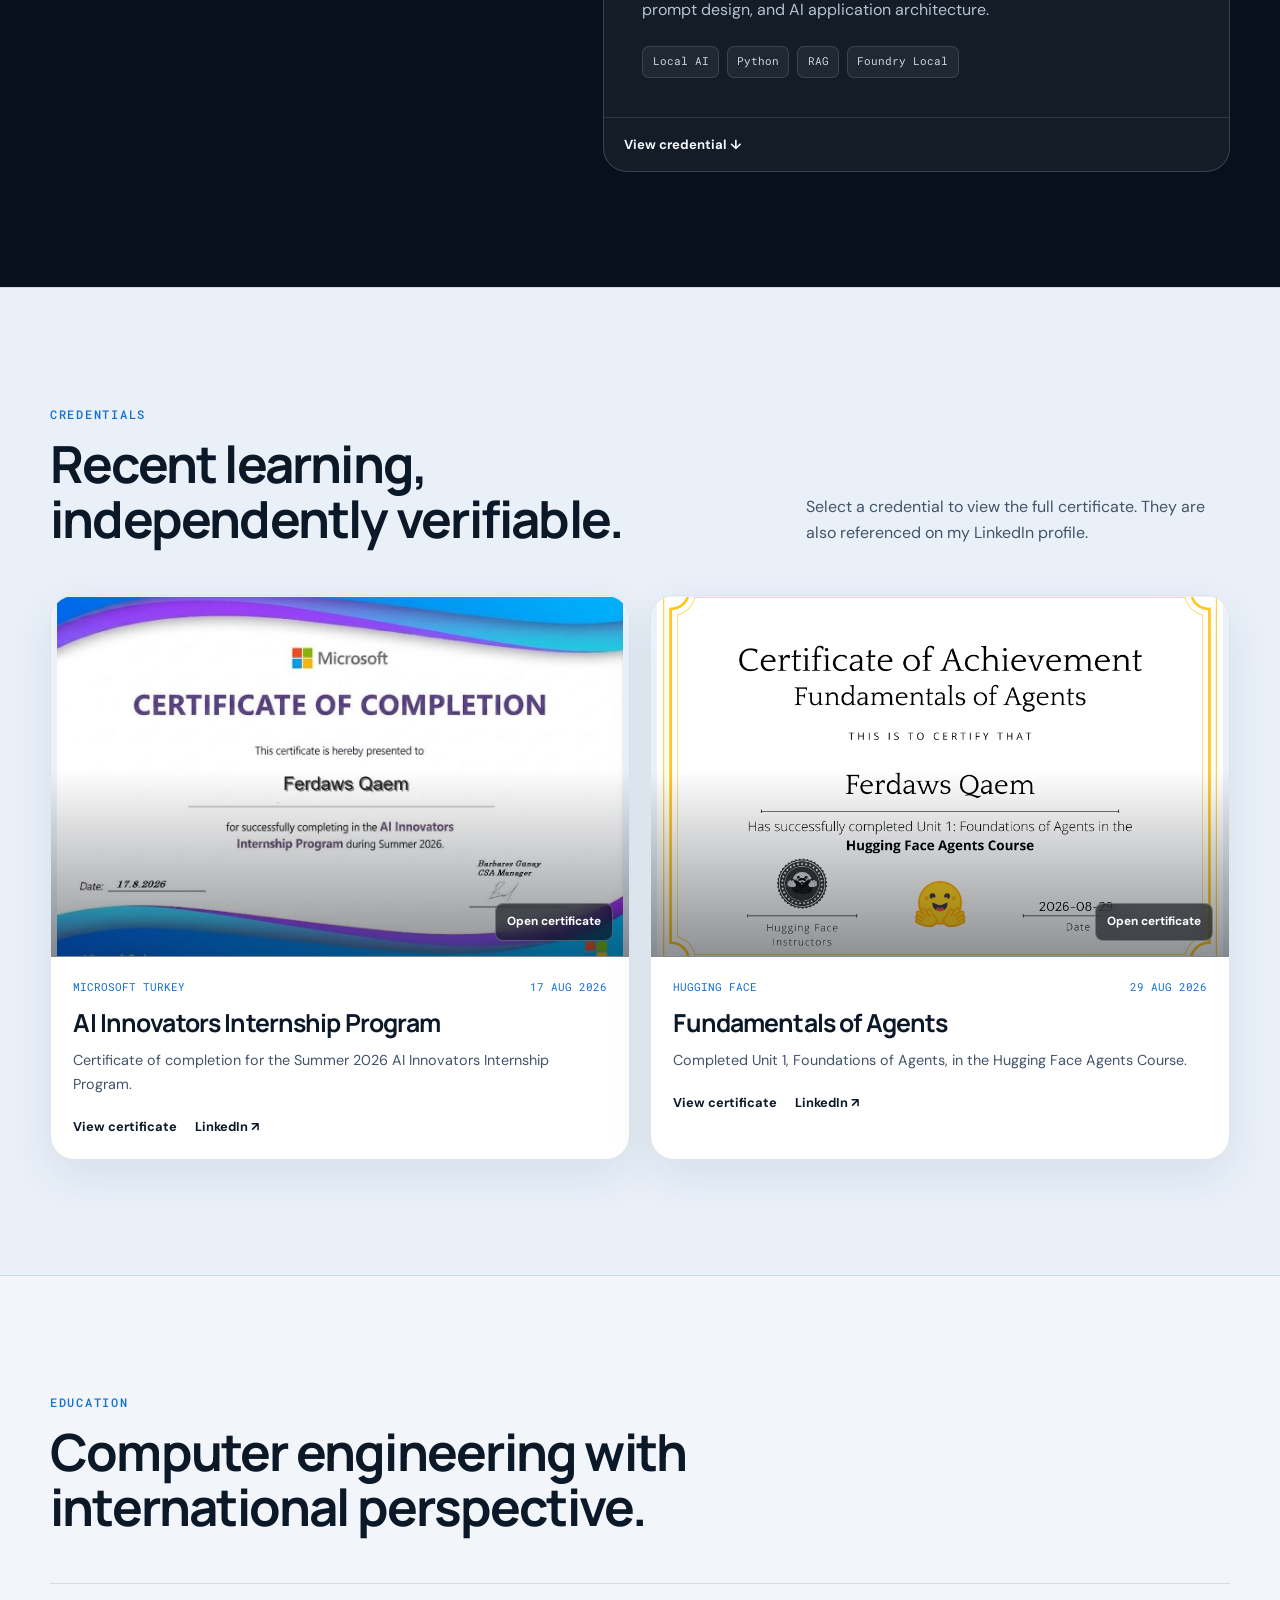
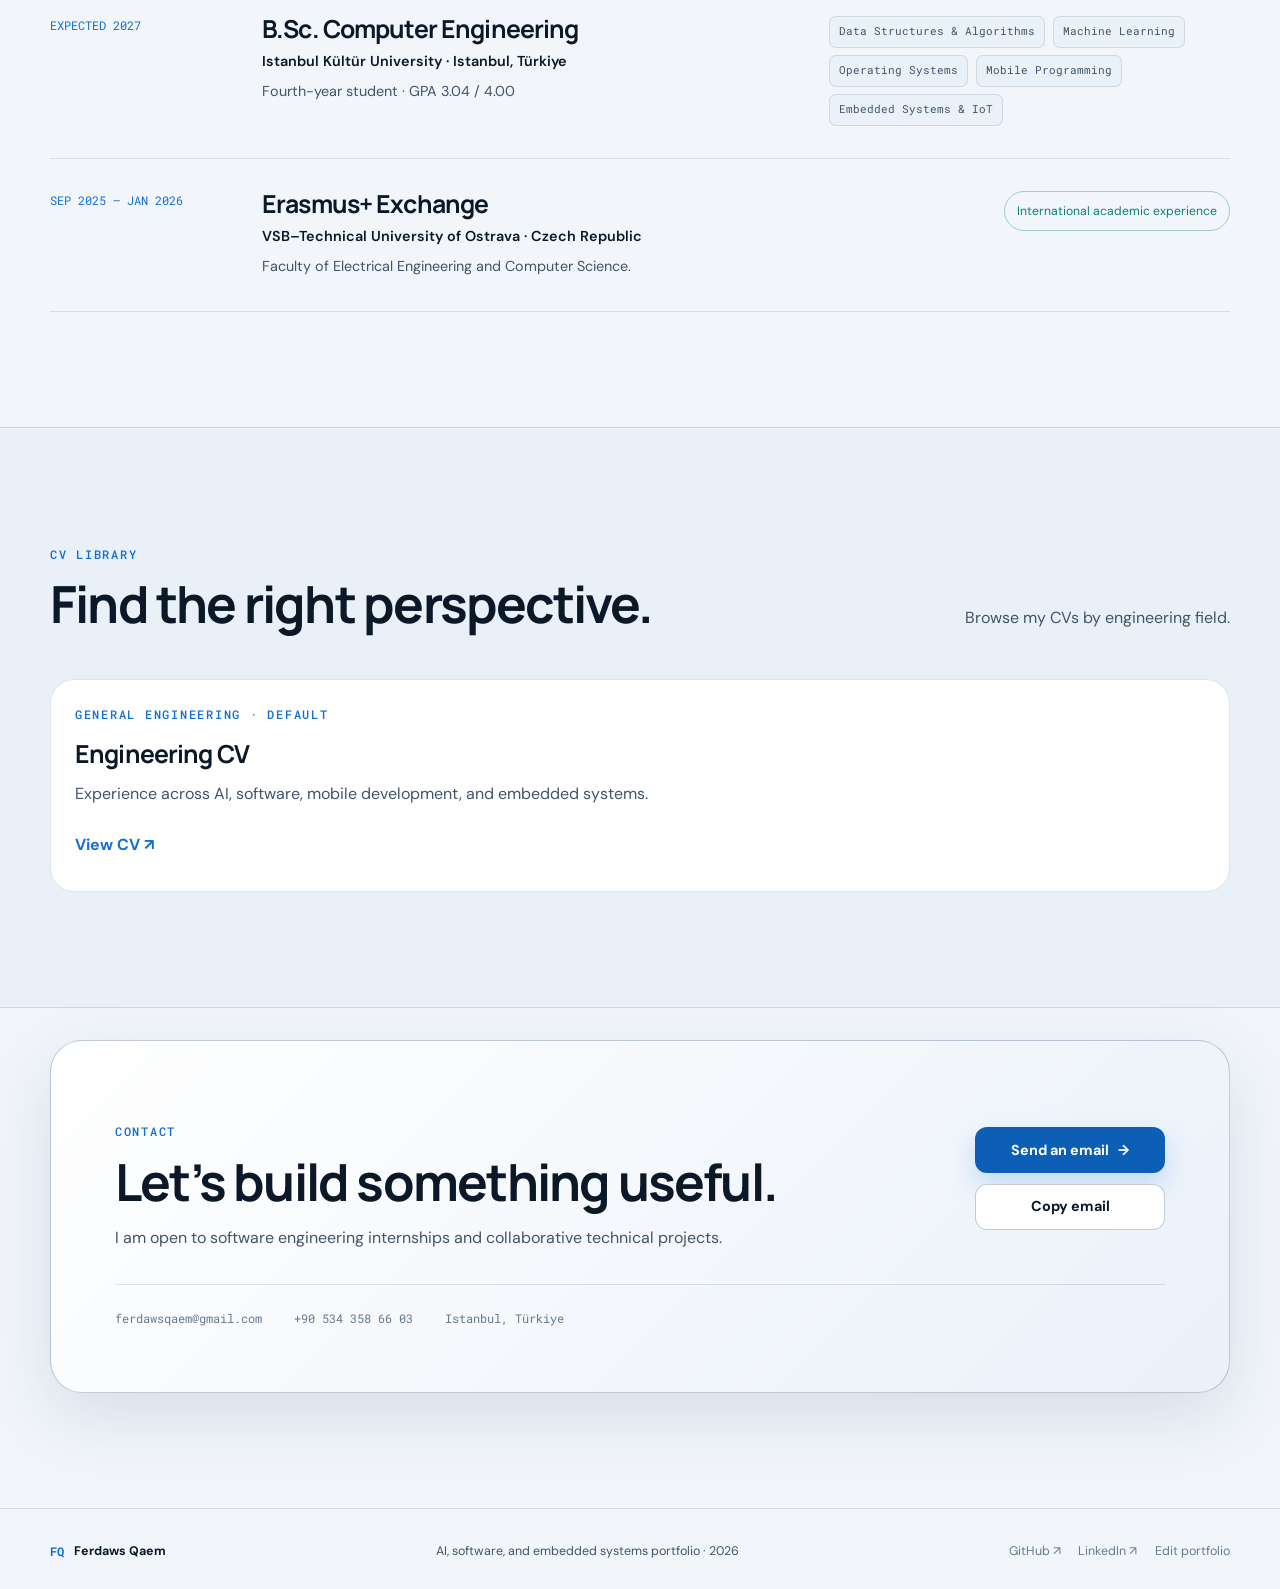
==== commit 6d364e0f: "feat: replace default CV with supplied photo resume" ====
--- a/index.html
+++ b/index.html
@@ -45,7 +45,7 @@
         <button class="icon-button theme-toggle" id="theme-toggle" type="button" aria-label="Switch to light theme" title="Switch theme">
           <span class="theme-icon theme-icon--sun" aria-hidden="true">SUN</span><span class="theme-icon theme-icon--moon" aria-hidden="true">MOON</span>
         </button>
-        <a href="CV/Ferdaws_Qaem_Resume.pdf" class="btn btn-secondary btn-sm nav-cv">Download CV</a>
+        <a href="CV/Ferdaws_Qaem_Resume.pdf?v=20261104-photo-cv" class="btn btn-secondary btn-sm nav-cv">Download CV</a>
         <button class="hamburger" id="hamburger" type="button" aria-label="Open navigation menu" aria-expanded="false" aria-controls="nav-links"><span></span><span></span><span></span></button>
       </div>
     </nav>
@@ -62,7 +62,7 @@
           <p class="hero-summary">I am Ferdaws Qaem, a fourth-year Computer Engineering student who turns technical ideas into working products, from private local AI assistants to cross-platform apps and real-time IoT systems.</p>
           <div class="hero-actions">
             <a href="#projects" class="btn btn-primary">Explore selected work <span aria-hidden="true">→</span></a>
-            <a href="CV/Ferdaws_Qaem_Resume.pdf" class="btn btn-secondary">View CV</a>
+            <a href="CV/Ferdaws_Qaem_Resume.pdf?v=20261104-photo-cv" class="btn btn-secondary">View CV</a>
           </div>
           <div class="hero-links" aria-label="Profile links">
             <a href="https://github.com/Ferdaws-c" target="_blank" rel="noopener noreferrer">GitHub <span aria-hidden="true">↗</span></a>
@@ -135,7 +135,7 @@
       <article class="education-item reveal"><div class="education-period">Sep 2025 — Jan 2026</div><div><h3>Erasmus+ Exchange</h3><p class="education-school">VSB–Technical University of Ostrava · Czech Republic</p><p>Faculty of Electrical Engineering and Computer Science.</p></div><div class="education-badge">International academic experience</div></article>
     </div></div></section>
 
-    <section id="cvs" class="section section--raised" aria-labelledby="cvs-title"><div class="container"><header class="section-header"><div><p class="section-kicker">CV library</p><h2 id="cvs-title">Find the right perspective.</h2></div><p>Browse my CVs by engineering field.</p></header><div id="cv-list" class="cv-grid"><article class="cv-card"><p class="section-kicker">General engineering · Default</p><h3>Engineering CV</h3><p>Experience across AI, software, mobile development, and embedded systems.</p><a href="CV/Ferdaws_Qaem_Resume.pdf">View CV ↗</a></article></div></div></section>
+    <section id="cvs" class="section section--raised" aria-labelledby="cvs-title"><div class="container"><header class="section-header"><div><p class="section-kicker">CV library</p><h2 id="cvs-title">Find the right perspective.</h2></div><p>Browse my CVs by engineering field.</p></header><div id="cv-list" class="cv-grid"><article class="cv-card"><p class="section-kicker">General engineering · Default</p><h3>Engineering CV</h3><p>Experience across AI, software, mobile development, and embedded systems.</p><a href="CV/Ferdaws_Qaem_Resume.pdf?v=20261104-photo-cv">View CV ↗</a></article></div></div></section>
 
     <section id="contact" class="section contact-section" aria-labelledby="contact-title"><div class="container contact-card reveal"><div><p class="section-kicker">Contact</p><h2 id="contact-title">Let’s build something useful.</h2><p>I am open to software engineering internships and collaborative technical projects.</p></div><div class="contact-actions"><a href="mailto:ferdawsqaem@gmail.com" class="btn btn-primary">Send an email <span aria-hidden="true">→</span></a><button class="btn btn-secondary" id="copy-email" type="button" data-email="ferdawsqaem@gmail.com">Copy email</button></div><div class="contact-details"><a href="mailto:ferdawsqaem@gmail.com">ferdawsqaem@gmail.com</a><a href="tel:+905343586603">+90 534 358 66 03</a><span>Istanbul, Türkiye</span></div></div></section>
   </main>
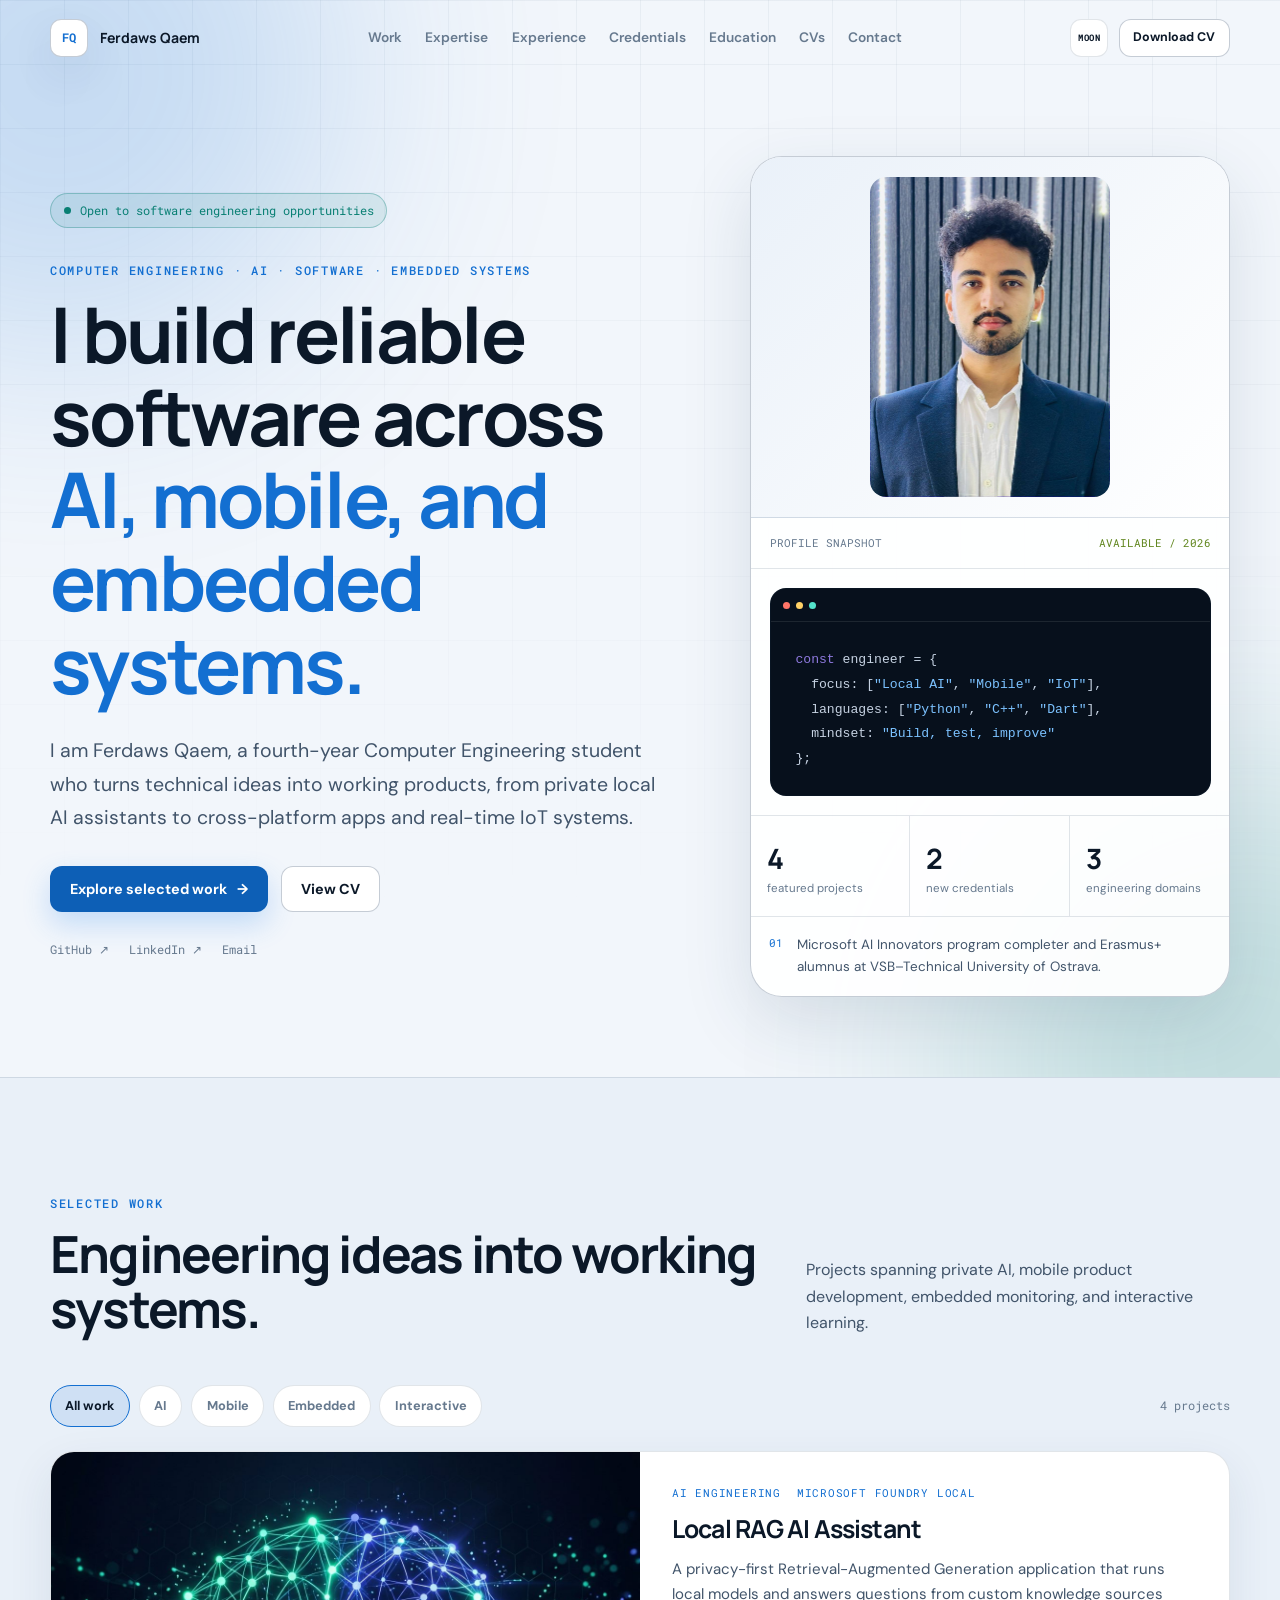
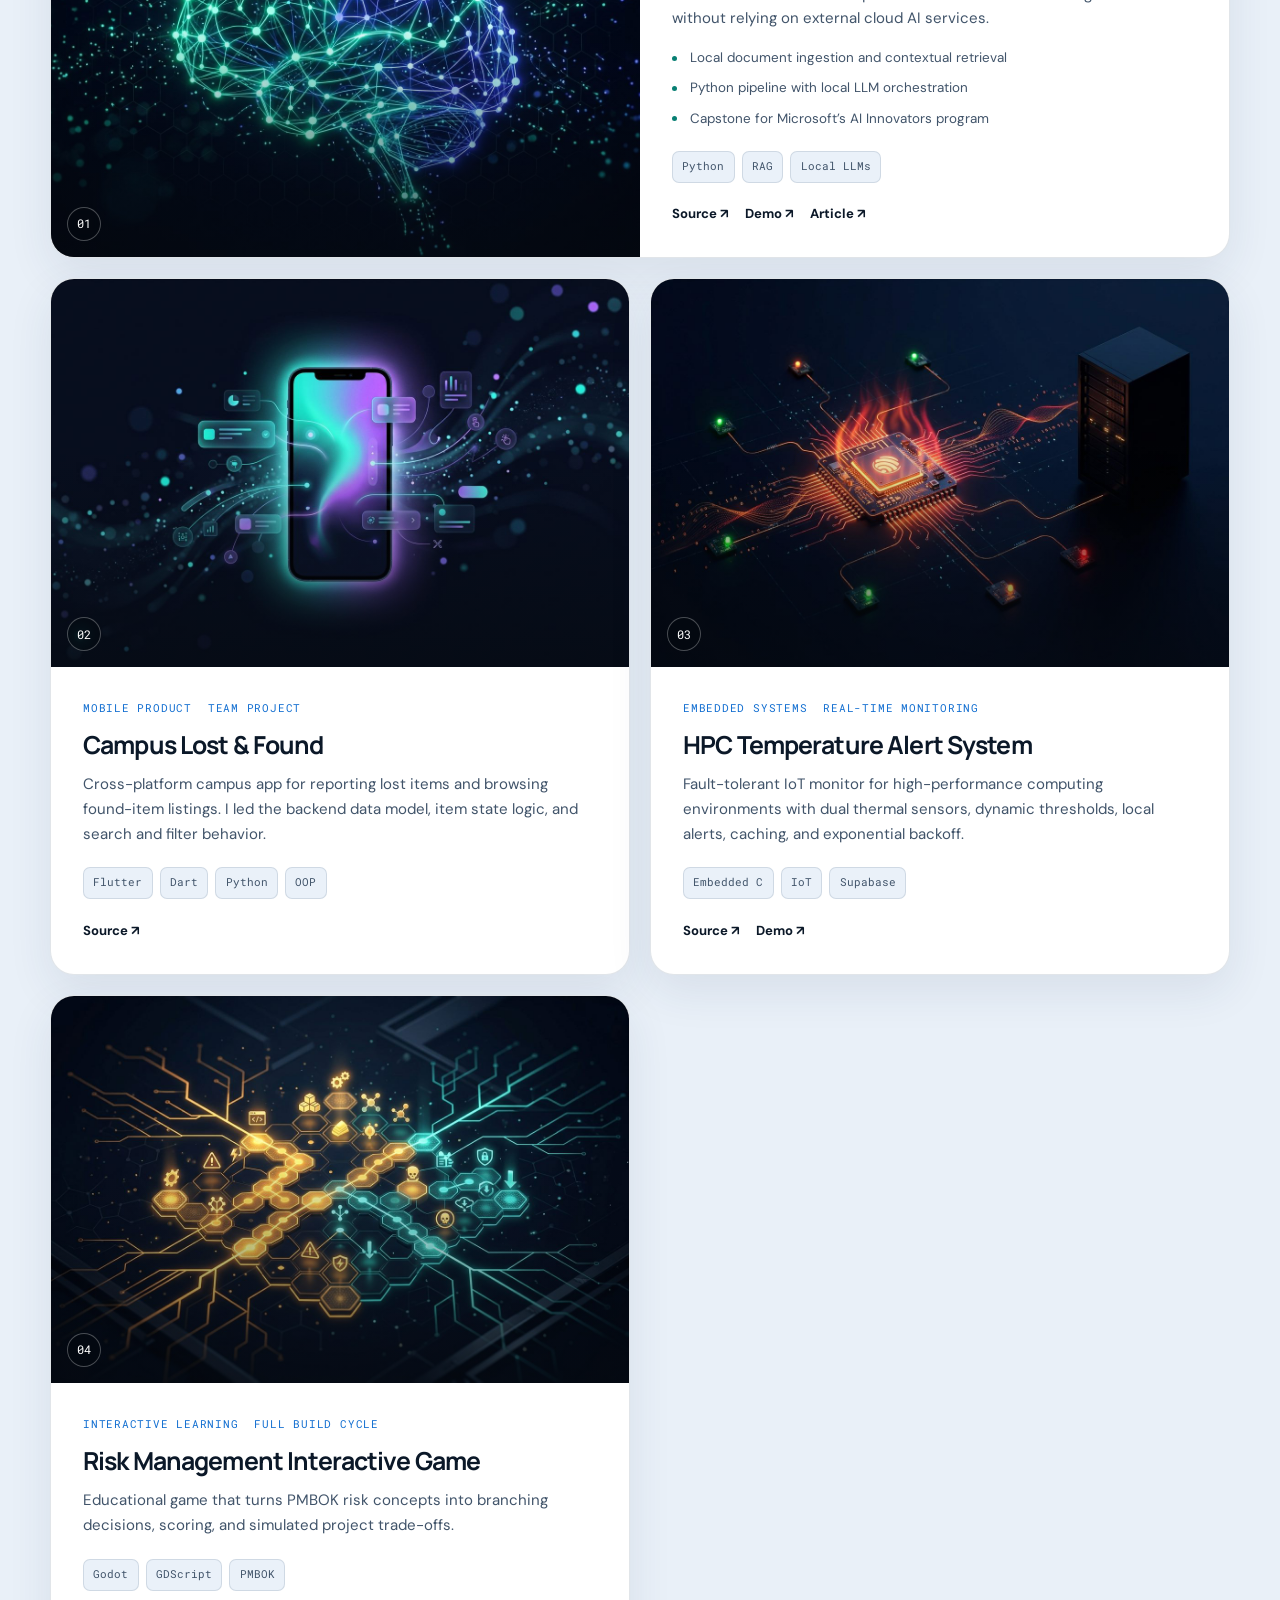
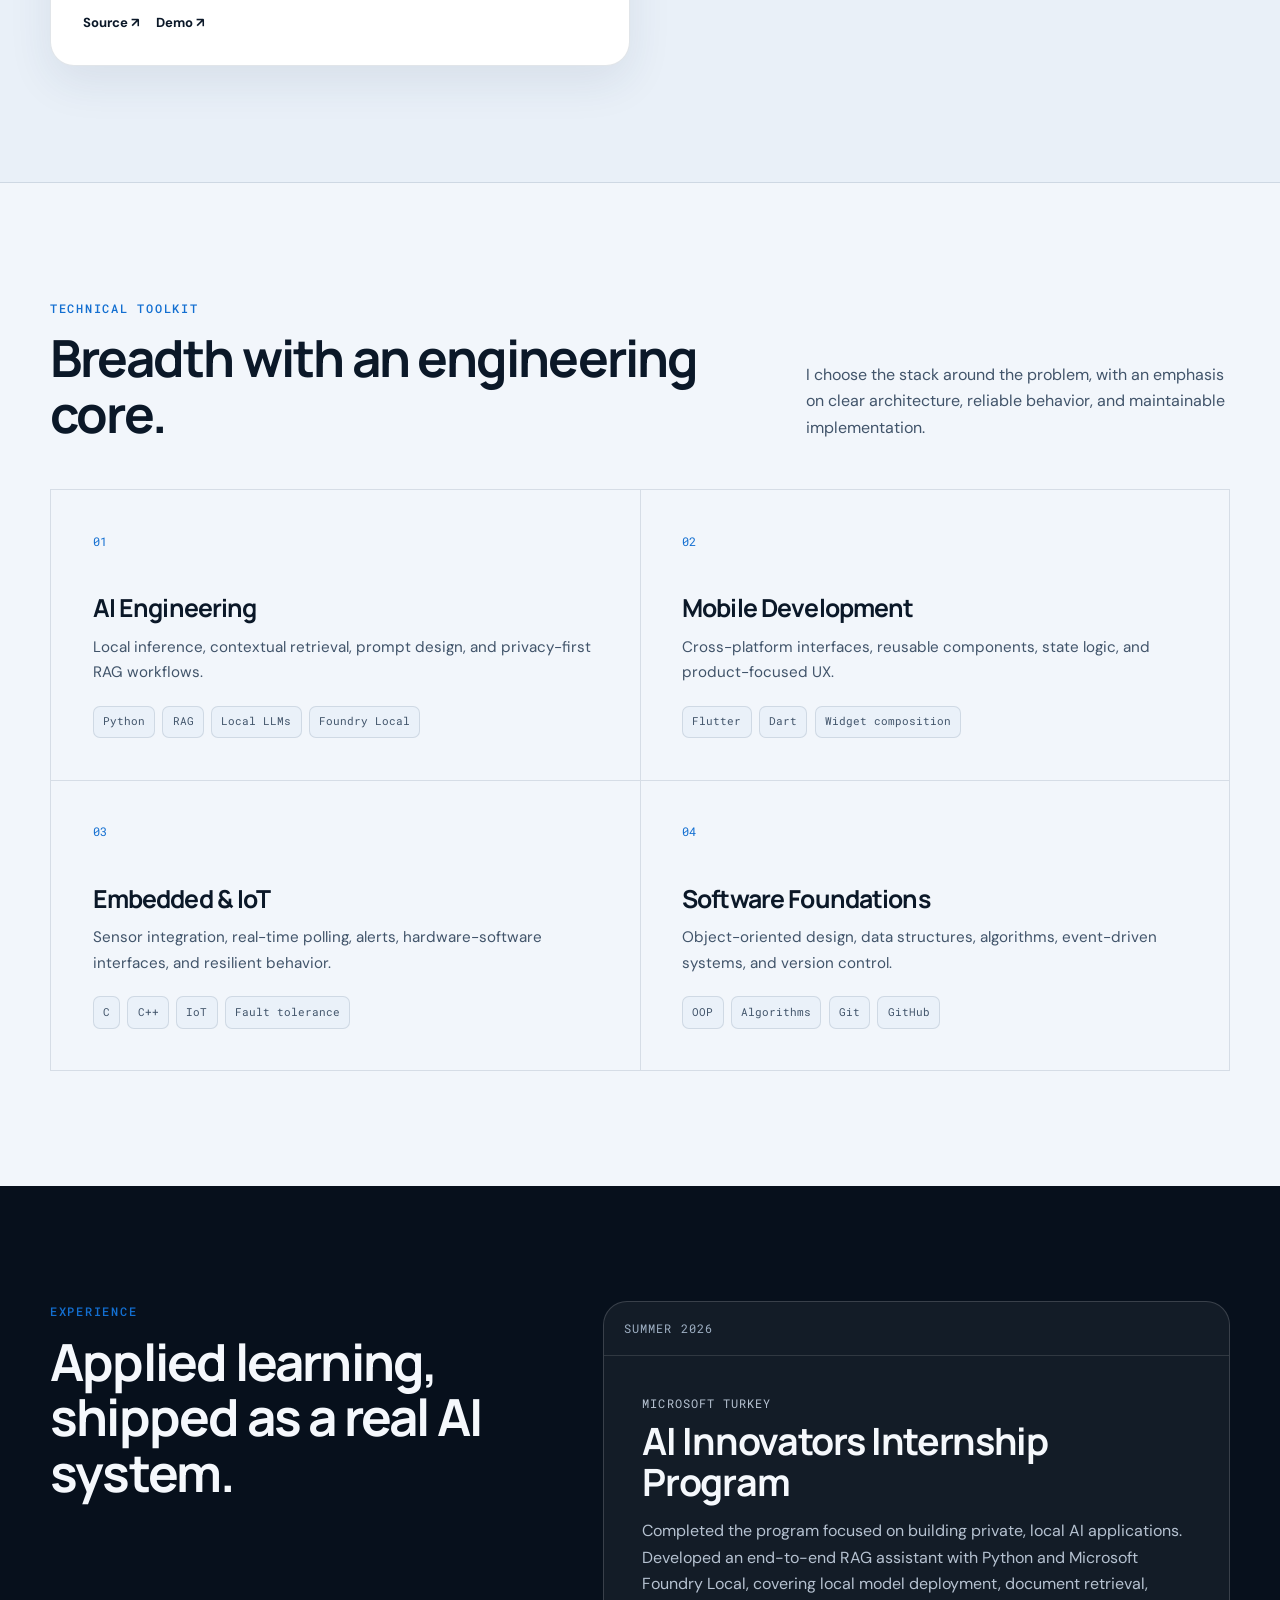
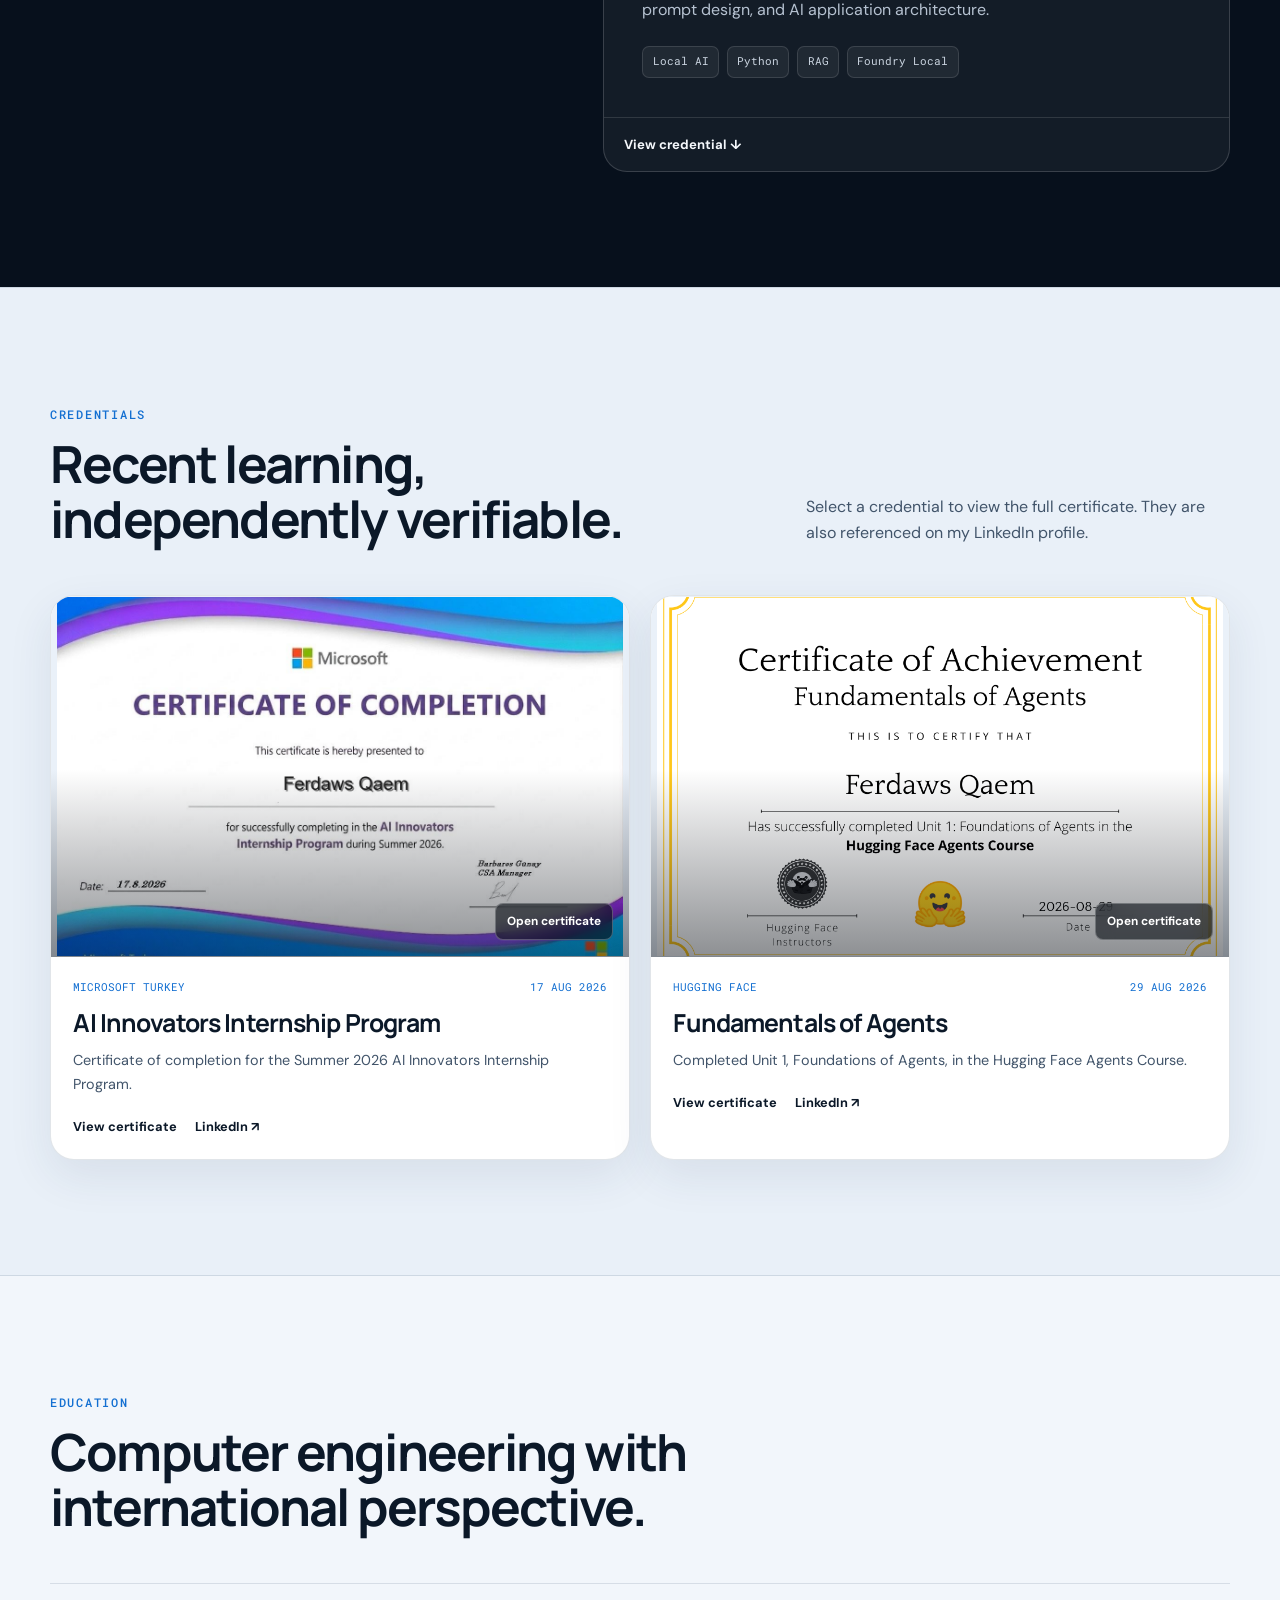
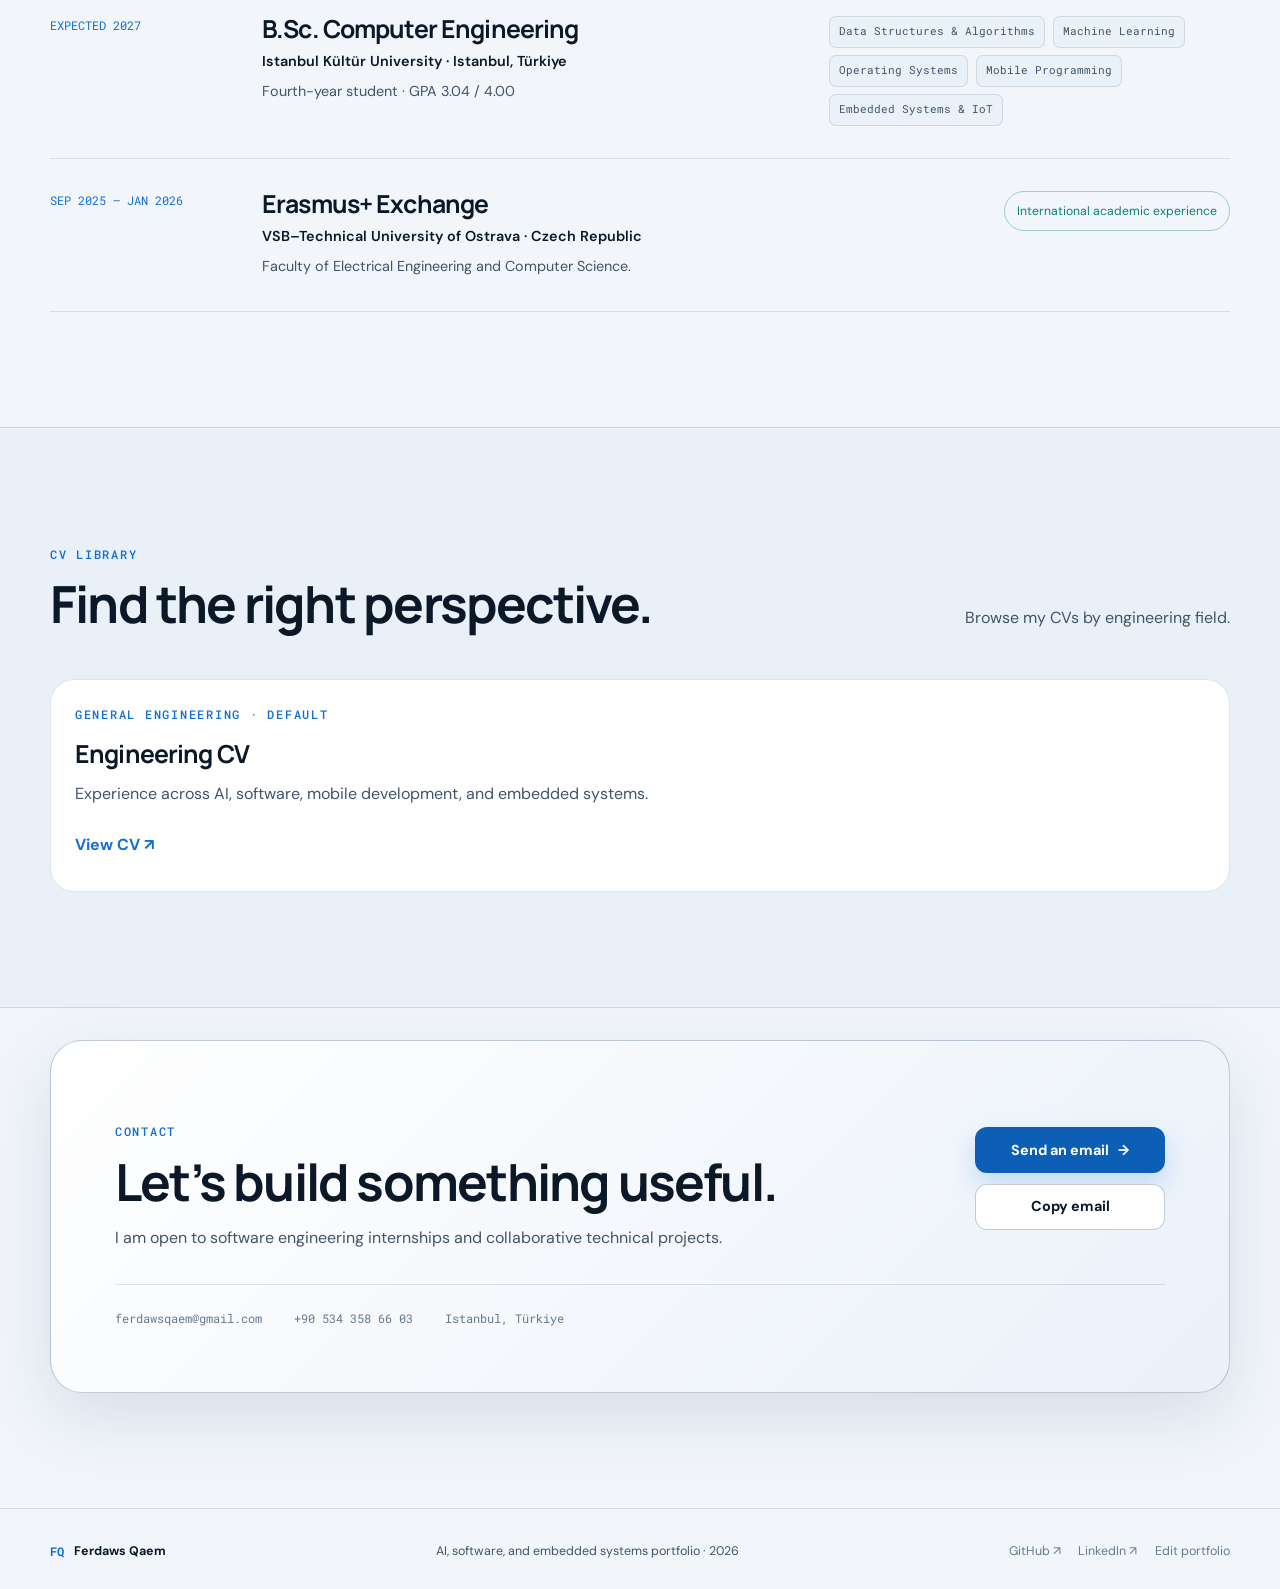
==== commit 8b7b7f11: "feat: connect portfolio studio to Supabase" ====
--- a/index.html
+++ b/index.html
@@ -145,7 +145,7 @@
   <dialog class="certificate-dialog" id="certificate-dialog" aria-labelledby="certificate-dialog-title"><div class="dialog-head"><div><p id="certificate-dialog-issuer"></p><h2 id="certificate-dialog-title">Certificate</h2></div><button type="button" class="dialog-close" id="dialog-close" aria-label="Close certificate viewer">Close</button></div><div class="dialog-image-wrap"><img id="certificate-dialog-image" src="" alt="" decoding="async" /></div></dialog>
   <div class="toast" id="toast" role="status" aria-live="polite">Email copied to clipboard</div>
   <button class="back-to-top" id="back-to-top" type="button" aria-label="Back to top">↑</button>
-  <script src="assets/js/cms-config.js?v=20261104" defer></script>
+  <script src="assets/js/cms-config.js?v=20261104-connected" defer></script>
   <script src="assets/js/content-core.js?v=20261104" defer></script>
   <script src="assets/js/cms-api.js?v=20261104" defer></script>
   <script src="assets/js/content-renderer.js?v=20261104-photo" defer></script>
